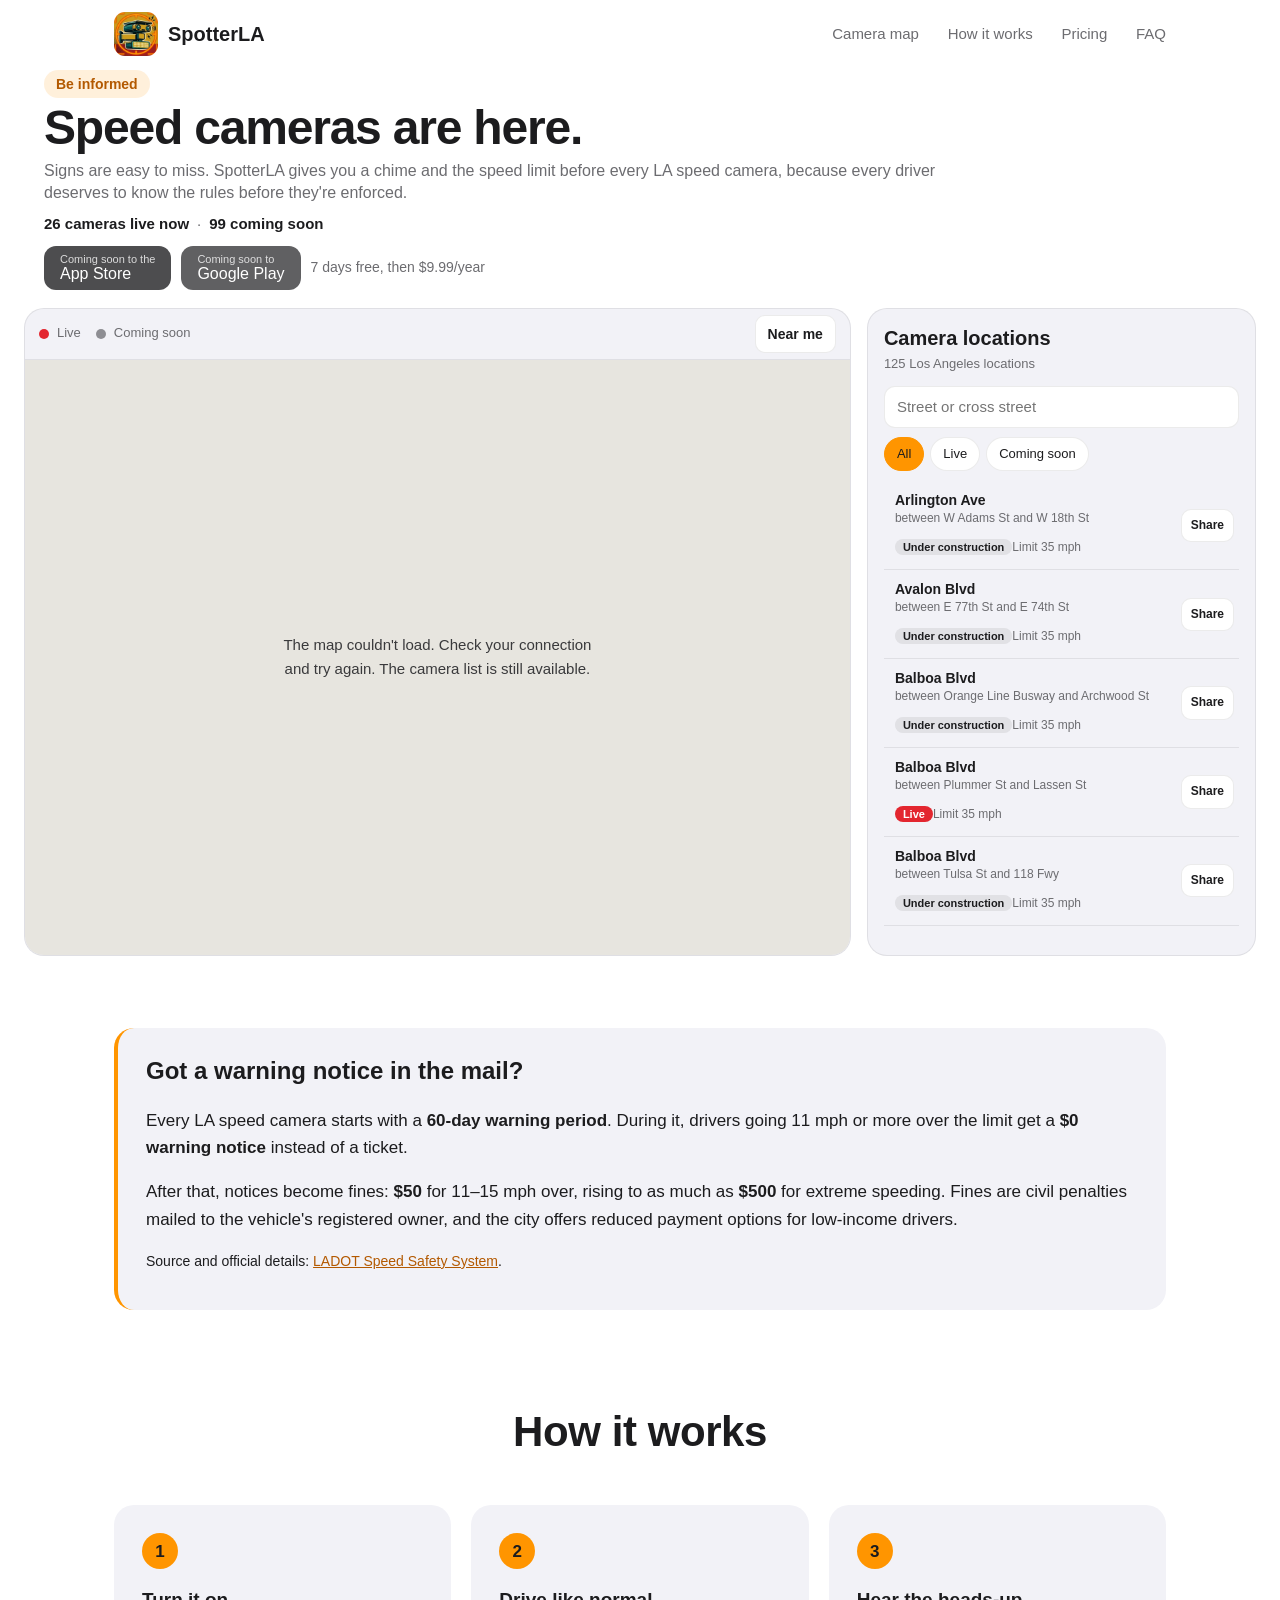
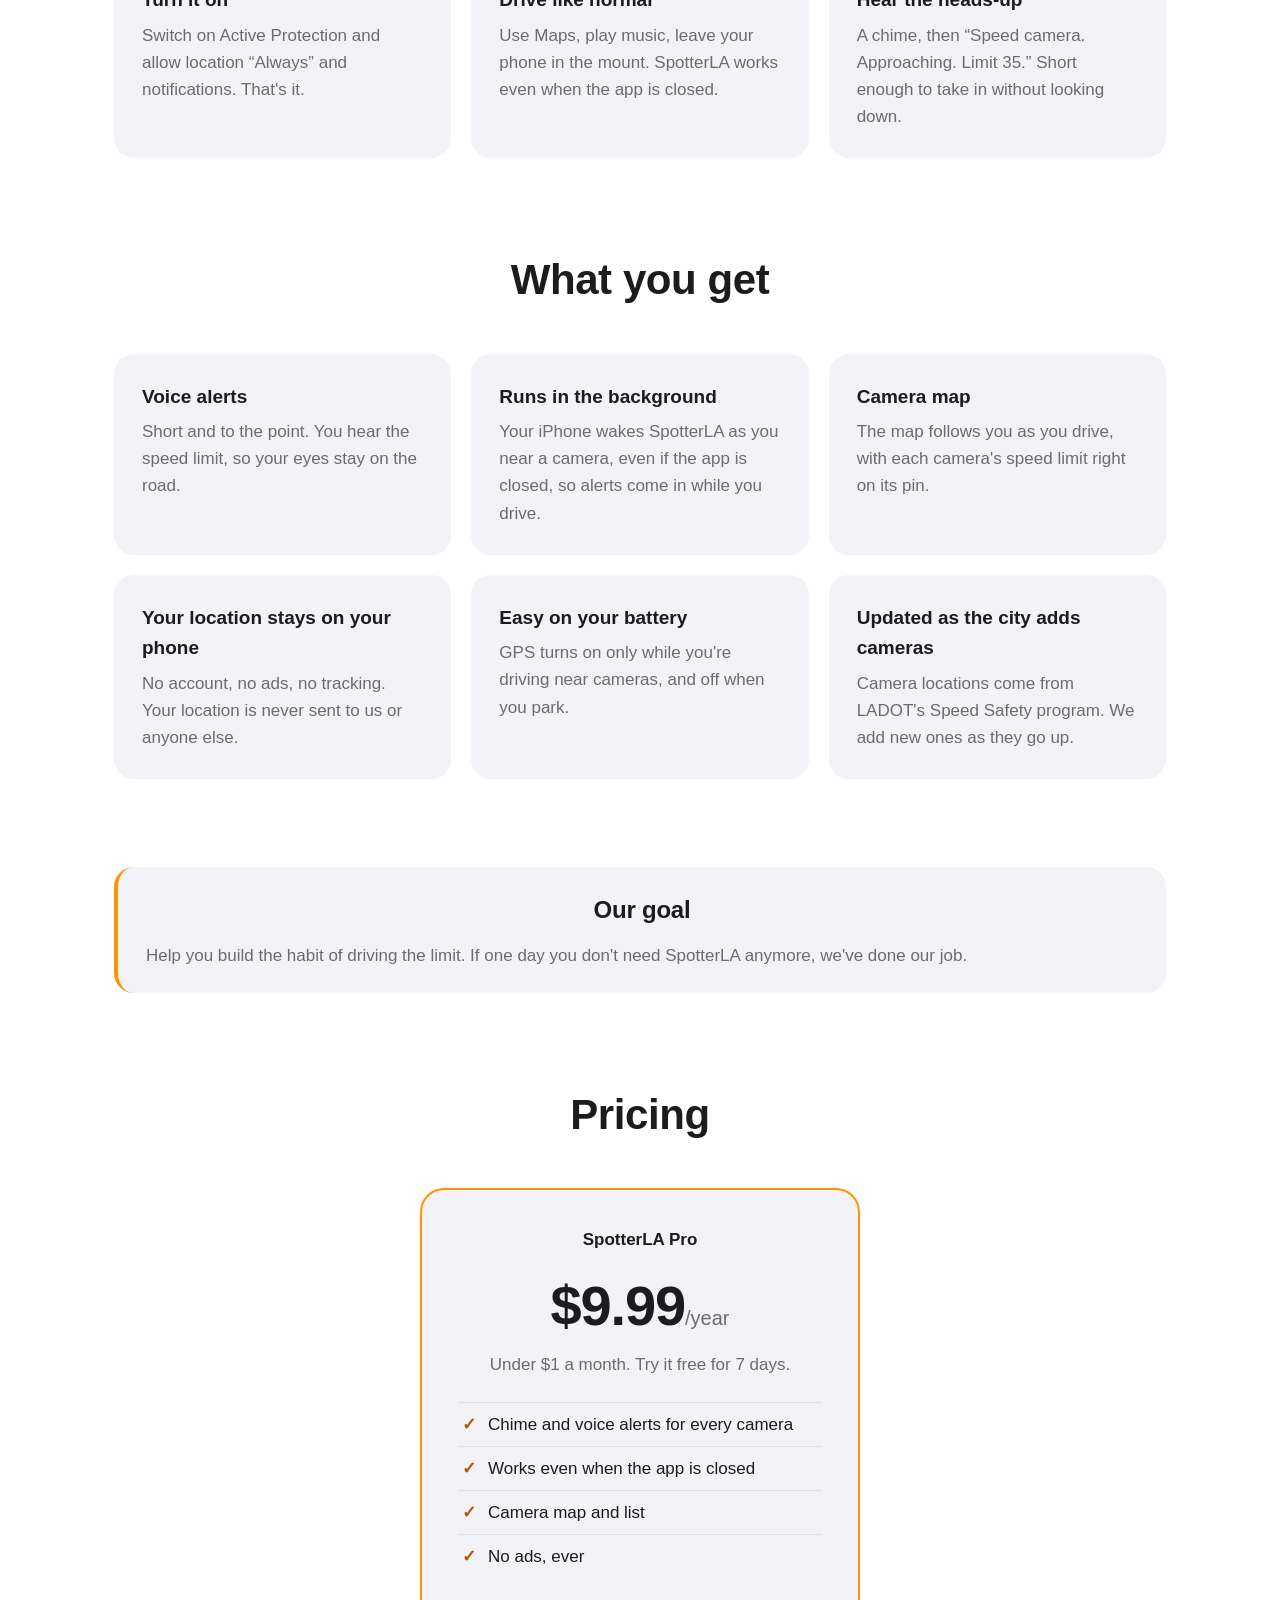
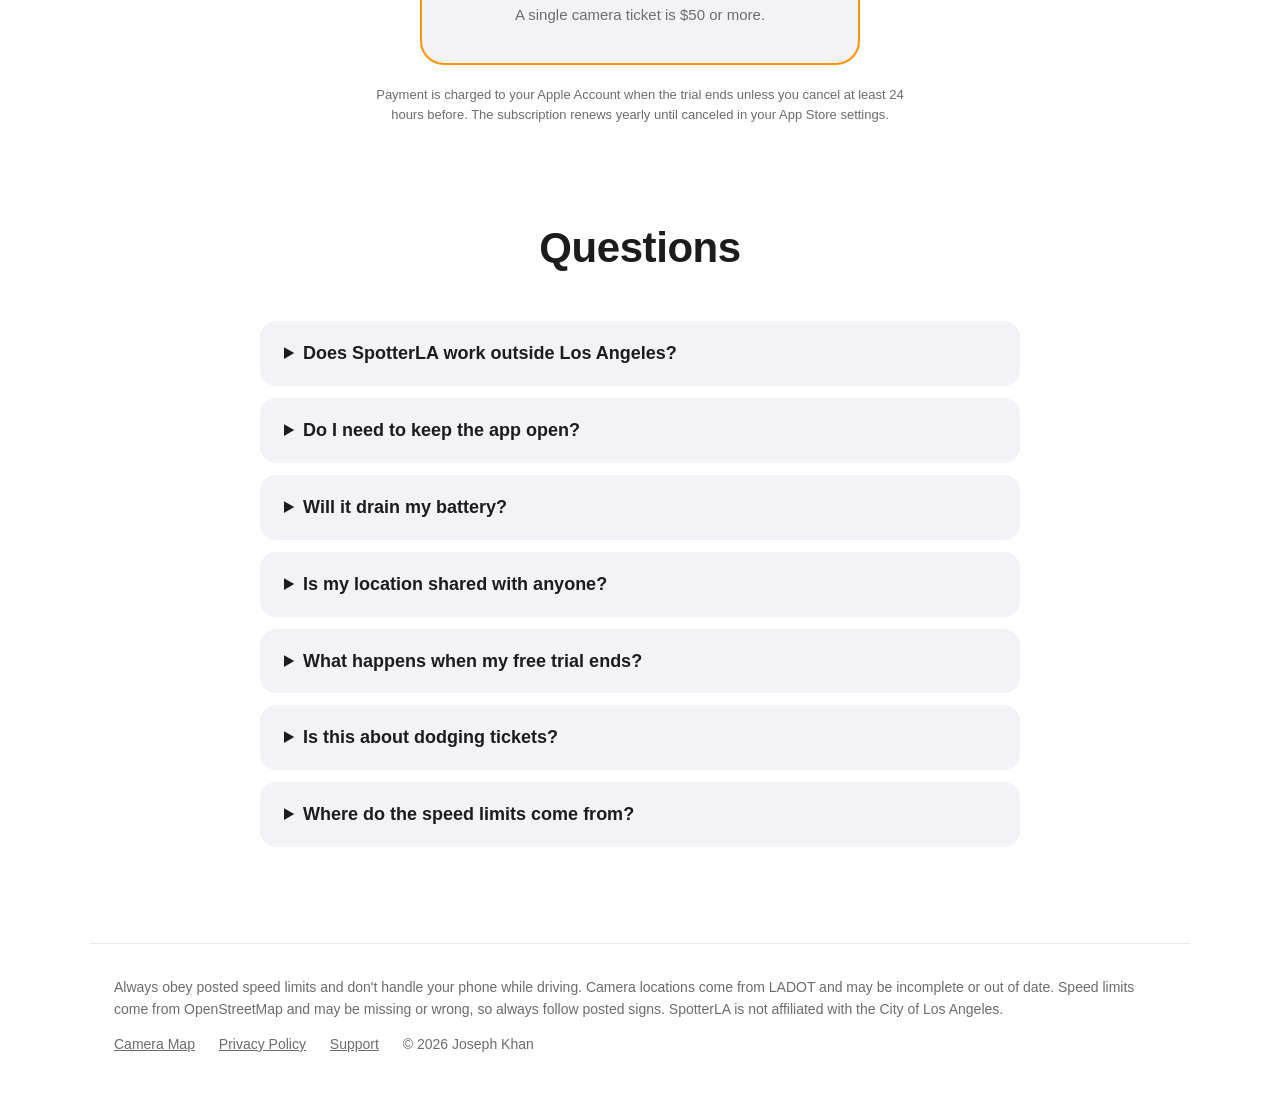
==== index.html @ b77820cc "Works even when the app is closed" ====
<!DOCTYPE html>
<html lang="en">
<head>
    <meta charset="utf-8">
    <meta name="viewport" content="width=device-width, initial-scale=1">
    <title>SpotterLA: Speed camera alerts for Los Angeles</title>
    <meta name="description" content="See Los Angeles speed camera locations on a live map. SpotterLA gives you a chime and the speed limit before every LA speed camera.">
    <meta property="og:title" content="SpotterLA: Speed camera alerts for Los Angeles">
    <meta property="og:description" content="See Los Angeles speed camera locations on a live map. Get a chime and the speed limit before every LA speed camera.">
    <meta property="og:image" content="https://spotterla.com/images/icon.png">
    <meta property="og:url" content="https://spotterla.com/">
    <!-- <meta name="apple-itunes-app" content="app-id=APP_ID_HERE"> -->
    <meta name="theme-color" content="#0b0b0d">
    <link rel="icon" type="image/png" href="/favicon.png">
    <link rel="apple-touch-icon" href="/apple-touch-icon.png">
    <link rel="stylesheet" href="/style.css">
</head>
<body class="landing">

<nav class="nav">
    <a class="brand" href="/"><img src="/images/icon.png" alt="" width="44" height="44">SpotterLA</a>
    <div class="nav-links">
        <a href="#camera-map">Camera map</a>
        <a href="#how">How it works</a>
        <a href="#pricing">Pricing</a>
        <a href="#faq">FAQ</a>
    </div>
</nav>

<header class="site-hero">
    <div class="hero-copy">
        <p class="eyebrow">Be informed</p>
        <h1>Speed cameras are here.</h1>
        <p class="lead">Signs are easy to miss. SpotterLA gives you a chime and the speed limit before every LA speed camera, because every driver deserves to know the rules before they're enforced.</p>
        <p class="camera-count" aria-live="polite">
            <strong data-count="live"><!-- LIVE:START -->26<!-- LIVE:END --> cameras live now</strong>
            <span>·</span>
            <strong data-count="coming"><!-- COMING_SOON:START -->99<!-- COMING_SOON:END --> coming soon</strong>
        </p>
        <div class="cta-row">
            <button class="store-button" type="button" disabled>
                <span><small>Coming soon to the</small>App Store</span>
            </button>
            <button class="store-button play-store" type="button" disabled>
                <span><small>Coming soon to</small>Google Play</span>
            </button>
            <p class="cta-note">7 days free, then $9.99/year</p>
        </div>
    </div>
</header>

<main>
    <section id="camera-map" class="map-workspace" aria-label="Los Angeles speed camera map and list">
        <div class="map-panel">
            <div class="map-toolbar">
                <p><span class="dot live"></span> Live <span class="dot coming-soon"></span> Coming soon</p>
                <button id="near-me" class="near-me-button" type="button" aria-pressed="false">Near me</button>
            </div>
            <div id="map" class="camera-map" role="region" aria-label="Map of Los Angeles speed cameras">
                <p id="map-message" class="map-message" role="status" aria-live="polite">Map unavailable until a MapKit token is configured. The camera list is ready to use.</p>
            </div>
        </div>
        <aside class="camera-panel" aria-label="Camera locations">
            <div class="list-heading">
                <div>
                    <h2>Camera locations</h2>
                    <p id="result-summary" aria-live="polite">All Los Angeles locations</p>
                </div>
            </div>
            <section id="new-locations" class="new-locations" aria-labelledby="new-locations-title" hidden>
                <h3 id="new-locations-title">New locations</h3>
                <ul id="new-location-list"></ul>
            </section>
            <div class="camera-controls">
                <label class="visually-hidden" for="search">Search by street or cross street</label>
                <input id="search" type="search" placeholder="Street or cross street">
                <div class="chips" role="group" aria-label="Filter cameras">
                    <button class="chip active" type="button" data-filter="all" aria-pressed="true">All</button>
                    <button class="chip" type="button" data-filter="live" aria-pressed="false">Live</button>
                    <button class="chip" type="button" data-filter="coming" aria-pressed="false">Coming soon</button>
                </div>
            </div>
            <ul id="camera-list" class="camera-list" aria-label="Speed camera locations">
                <!-- CAMERAS:START -->
            <li class="camera-row" data-camera-id="10-9" data-status="construction" data-search="arlington ave w adams st w 18th st"><button class="camera-select" type="button" data-camera-id="10-9"><strong>Arlington Ave</strong><span>between W Adams St and W 18th St</span><span class="camera-row-meta"><span class="badge construction">Under construction</span><span class="camera-limit">Limit 35 mph</span></span></button><button class="share-button" type="button" data-camera-id="10-9" aria-label="Share Arlington Ave camera location">Share</button></li>
            <li class="camera-row" data-camera-id="9-8" data-status="construction" data-search="avalon blvd e 77th st e 74th st"><button class="camera-select" type="button" data-camera-id="9-8"><strong>Avalon Blvd</strong><span>between E 77th St and E 74th St</span><span class="camera-row-meta"><span class="badge construction">Under construction</span><span class="camera-limit">Limit 35 mph</span></span></button><button class="share-button" type="button" data-camera-id="9-8" aria-label="Share Avalon Blvd camera location">Share</button></li>
            <li class="camera-row" data-camera-id="6-2" data-status="construction" data-search="balboa blvd orange line busway archwood st"><button class="camera-select" type="button" data-camera-id="6-2"><strong>Balboa Blvd</strong><span>between Orange Line Busway and Archwood St</span><span class="camera-row-meta"><span class="badge construction">Under construction</span><span class="camera-limit">Limit 35 mph</span></span></button><button class="share-button" type="button" data-camera-id="6-2" aria-label="Share Balboa Blvd camera location">Share</button></li>
            <li class="camera-row" data-camera-id="12-1" data-status="live" data-search="balboa blvd plummer st lassen st"><button class="camera-select" type="button" data-camera-id="12-1"><strong>Balboa Blvd</strong><span>between Plummer St and Lassen St</span><span class="camera-row-meta"><span class="badge live">Live</span><span class="camera-limit">Limit 35 mph</span></span></button><button class="share-button" type="button" data-camera-id="12-1" aria-label="Share Balboa Blvd camera location">Share</button></li>
            <li class="camera-row" data-camera-id="12-2" data-status="construction" data-search="balboa blvd tulsa st 118 fwy"><button class="camera-select" type="button" data-camera-id="12-2"><strong>Balboa Blvd</strong><span>between Tulsa St and 118 Fwy</span><span class="camera-row-meta"><span class="badge construction">Under construction</span><span class="camera-limit">Limit 35 mph</span></span></button><button class="share-button" type="button" data-camera-id="12-2" aria-label="Share Balboa Blvd camera location">Share</button></li>
            <li class="camera-row" data-camera-id="1-1" data-status="live" data-search="beverly blvd belmont ave witmer st"><button class="camera-select" type="button" data-camera-id="1-1"><strong>Beverly Blvd</strong><span>between Belmont Ave and Witmer St</span><span class="camera-row-meta"><span class="badge live">Live</span><span class="camera-limit">Limit 35 mph</span></span></button><button class="share-button" type="button" data-camera-id="1-1" aria-label="Share Beverly Blvd camera location">Share</button></li>
            <li class="camera-row" data-camera-id="12-6" data-status="construction" data-search="burbank blvd kester ave sepulveda blvd"><button class="camera-select" type="button" data-camera-id="12-6"><strong>Burbank Blvd</strong><span>between Kester Ave and Sepulveda Blvd</span><span class="camera-row-meta"><span class="badge construction">Under construction</span><span class="camera-limit">Limit 35 mph</span></span></button><button class="share-button" type="button" data-camera-id="12-6" aria-label="Share Burbank Blvd camera location">Share</button></li>
            <li class="camera-row" data-camera-id="2-1" data-status="live" data-search="coldwater canyon ave vanowen st bassett st"><button class="camera-select" type="button" data-camera-id="2-1"><strong>Coldwater Canyon Ave</strong><span>between Vanowen St and Bassett St</span><span class="camera-row-meta"><span class="badge live">Live</span><span class="camera-limit">Limit 35 mph</span></span></button><button class="share-button" type="button" data-camera-id="2-1" aria-label="Share Coldwater Canyon Ave camera location">Share</button></li>
            <li class="camera-row" data-camera-id="1-2" data-status="construction" data-search="cypress ave cazador st macon st (midblock)"><button class="camera-select" type="button" data-camera-id="1-2"><strong>Cypress Ave</strong><span>between Cazador St and Macon St (midblock)</span><span class="camera-row-meta"><span class="badge construction">Under construction</span><span class="camera-limit">Limit 30 mph</span></span></button><button class="share-button" type="button" data-camera-id="1-2" aria-label="Share Cypress Ave camera location">Share</button></li>
            <li class="camera-row" data-camera-id="15-4" data-status="construction" data-search="e 103rd st fifth blvd (midblock) grandee ave"><button class="camera-select" type="button" data-camera-id="15-4"><strong>E 103rd St</strong><span>between Fifth Blvd (midblock) and Grandee Ave</span><span class="camera-row-meta"><span class="badge construction">Under construction</span><span class="camera-limit">Limit 30 mph</span></span></button><button class="share-button" type="button" data-camera-id="15-4" aria-label="Share E 103rd St camera location">Share</button></li>
            <li class="camera-row" data-camera-id="14-2" data-status="construction" data-search="e 4th st s mott ave s evergreen ave"><button class="camera-select" type="button" data-camera-id="14-2"><strong>E 4th St</strong><span>between S Mott Ave and S Evergreen Ave</span><span class="camera-row-meta"><span class="badge construction">Under construction</span><span class="camera-limit">Limit 35 mph</span></span></button><button class="share-button" type="button" data-camera-id="14-2" aria-label="Share E 4th St camera location">Share</button></li>
            <li class="camera-row" data-camera-id="14-1" data-status="construction" data-search="e 4th st s pecan st s boyle ave"><button class="camera-select" type="button" data-camera-id="14-1"><strong>E 4th St</strong><span>between S Pecan St and S Boyle Ave</span><span class="camera-row-meta"><span class="badge construction">Under construction</span><span class="camera-limit">Limit 35 mph</span></span></button><button class="share-button" type="button" data-camera-id="14-1" aria-label="Share E 4th St camera location">Share</button></li>
            <li class="camera-row" data-camera-id="15-7" data-status="construction" data-search="e imperial hwy avalon blvd stanford ave"><button class="camera-select" type="button" data-camera-id="15-7"><strong>E Imperial Hwy</strong><span>between Avalon Blvd and Stanford Ave</span><span class="camera-row-meta"><span class="badge construction">Under construction</span><span class="camera-limit">Limit 40 mph</span></span></button><button class="share-button" type="button" data-camera-id="15-7" aria-label="Share E Imperial Hwy camera location">Share</button></li>
            <li class="camera-row" data-camera-id="9-3" data-status="construction" data-search="e manchester ave wadsworth ave s central ave"><button class="camera-select" type="button" data-camera-id="9-3"><strong>E Manchester Ave</strong><span>between Wadsworth Ave and S Central Ave</span><span class="camera-row-meta"><span class="badge construction">Under construction</span><span class="camera-limit">Limit 35 mph</span></span></button><button class="share-button" type="button" data-camera-id="9-3" aria-label="Share E Manchester Ave camera location">Share</button></li>
            <li class="camera-row" data-camera-id="9-6" data-status="construction" data-search="e vernon ave hooper ave (midblock) mckinley ave"><button class="camera-select" type="button" data-camera-id="9-6"><strong>E Vernon Ave</strong><span>between Hooper Ave (midblock) and McKinley Ave</span><span class="camera-row-meta"><span class="badge construction">Under construction</span><span class="camera-limit">Limit 30 mph</span></span></button><button class="share-button" type="button" data-camera-id="9-6" aria-label="Share E Vernon Ave camera location">Share</button></li>
            <li class="camera-row" data-camera-id="7-3" data-status="live" data-search="foothill blvd newhome ave sherman grove ave"><button class="camera-select" type="button" data-camera-id="7-3"><strong>Foothill Blvd</strong><span>between Newhome Ave and Sherman Grove Ave</span><span class="camera-row-meta"><span class="badge live">Live</span><span class="camera-limit">Limit 35 mph</span></span></button><button class="share-button" type="button" data-camera-id="7-3" aria-label="Share Foothill Blvd camera location">Share</button></li>
            <li class="camera-row" data-camera-id="4-8" data-status="construction" data-search="fountain ave n hoover st hyperion ave"><button class="camera-select" type="button" data-camera-id="4-8"><strong>Fountain Ave</strong><span>between N Hoover St and Hyperion Ave</span><span class="camera-row-meta"><span class="badge construction">Under construction</span><span class="camera-limit">Limit 35 mph</span></span></button><button class="share-button" type="button" data-camera-id="4-8" aria-label="Share Fountain Ave camera location">Share</button></li>
            <li class="camera-row" data-camera-id="4-7" data-status="live" data-search="franklin ave cheremoya ave tamarind ave"><button class="camera-select" type="button" data-camera-id="4-7"><strong>Franklin Ave</strong><span>between Cheremoya Ave and Tamarind Ave</span><span class="camera-row-meta"><span class="badge live">Live</span><span class="camera-limit">Limit 35 mph</span></span></button><button class="share-button" type="button" data-camera-id="4-7" aria-label="Share Franklin Ave camera location">Share</button></li>
            <li class="camera-row" data-camera-id="15-3" data-status="construction" data-search="grandee ave e 108th st e century blvd"><button class="camera-select" type="button" data-camera-id="15-3"><strong>Grandee Ave</strong><span>between E 108th St and E Century Blvd</span><span class="camera-row-meta"><span class="badge construction">Under construction</span></span></button><button class="share-button" type="button" data-camera-id="15-3" aria-label="Share Grandee Ave camera location">Share</button></li>
            <li class="camera-row" data-camera-id="4-5" data-status="construction" data-search="hollywood blvd n vista st camino palmero st"><button class="camera-select" type="button" data-camera-id="4-5"><strong>Hollywood Blvd</strong><span>between N Vista St and Camino Palmero St</span><span class="camera-row-meta"><span class="badge construction">Under construction</span><span class="camera-limit">Limit 30 mph</span></span></button><button class="share-button" type="button" data-camera-id="4-5" aria-label="Share Hollywood Blvd camera location">Share</button></li>
            <li class="camera-row" data-camera-id="14-7" data-status="construction" data-search="huntington dr topaz st monterey rd"><button class="camera-select" type="button" data-camera-id="14-7"><strong>Huntington Dr</strong><span>between Topaz St and Monterey Rd</span><span class="camera-row-meta"><span class="badge construction">Under construction</span></span></button><button class="share-button" type="button" data-camera-id="14-7" aria-label="Share Huntington Dr camera location">Share</button></li>
            <li class="camera-row" data-camera-id="11-5" data-status="construction" data-search="la tijera blvd w manchester ave w 74th st"><button class="camera-select" type="button" data-camera-id="11-5"><strong>La Tijera Blvd</strong><span>between W Manchester Ave and W 74th St</span><span class="camera-row-meta"><span class="badge construction">Under construction</span><span class="camera-limit">Limit 40 mph</span></span></button><button class="share-button" type="button" data-camera-id="11-5" aria-label="Share La Tijera Blvd camera location">Share</button></li>
            <li class="camera-row" data-camera-id="2-2" data-status="construction" data-search="laurel canyon blvd archwood st vanowen st"><button class="camera-select" type="button" data-camera-id="2-2"><strong>Laurel Canyon Blvd</strong><span>between Archwood St and Vanowen St</span><span class="camera-row-meta"><span class="badge construction">Under construction</span><span class="camera-limit">Limit 40 mph</span></span></button><button class="share-button" type="button" data-camera-id="2-2" aria-label="Share Laurel Canyon Blvd camera location">Share</button></li>
            <li class="camera-row" data-camera-id="7-4" data-status="construction" data-search="laurel canyon blvd pinney st hoyt st"><button class="camera-select" type="button" data-camera-id="7-4"><strong>Laurel Canyon Blvd</strong><span>between Pinney St and Hoyt St</span><span class="camera-row-meta"><span class="badge construction">Under construction</span><span class="camera-limit">Limit 40 mph</span></span></button><button class="share-button" type="button" data-camera-id="7-4" aria-label="Share Laurel Canyon Blvd camera location">Share</button></li>
            <li class="camera-row" data-camera-id="7-6" data-status="construction" data-search="laurel canyon blvd wolfskill st pacoima wash"><button class="camera-select" type="button" data-camera-id="7-6"><strong>Laurel Canyon Blvd</strong><span>between Wolfskill St and Pacoima Wash</span><span class="camera-row-meta"><span class="badge construction">Under construction</span><span class="camera-limit">Limit 40 mph</span></span></button><button class="share-button" type="button" data-camera-id="7-6" aria-label="Share Laurel Canyon Blvd camera location">Share</button></li>
            <li class="camera-row" data-camera-id="2-3" data-status="construction" data-search="magnolia blvd tujunga ave klump ave"><button class="camera-select" type="button" data-camera-id="2-3"><strong>Magnolia Blvd</strong><span>between Tujunga Ave and Klump Ave</span><span class="camera-row-meta"><span class="badge construction">Under construction</span><span class="camera-limit">Limit 35 mph</span></span></button><button class="share-button" type="button" data-camera-id="2-3" aria-label="Share Magnolia Blvd camera location">Share</button></li>
            <li class="camera-row" data-camera-id="14-8" data-status="construction" data-search="marengo st n mission rd lord st"><button class="camera-select" type="button" data-camera-id="14-8"><strong>Marengo St</strong><span>between N Mission Rd and Lord St</span><span class="camera-row-meta"><span class="badge construction">Under construction</span></span></button><button class="share-button" type="button" data-camera-id="14-8" aria-label="Share Marengo St camera location">Share</button></li>
            <li class="camera-row" data-camera-id="5-7" data-status="live" data-search="melrose ave n hayworth ave n orange grove ave"><button class="camera-select" type="button" data-camera-id="5-7"><strong>Melrose Ave</strong><span>between N Hayworth Ave and N Orange Grove Ave</span><span class="camera-row-meta"><span class="badge live">Live</span><span class="camera-limit">Limit 35 mph</span></span></button><button class="share-button" type="button" data-camera-id="5-7" aria-label="Share Melrose Ave camera location">Share</button></li>
            <li class="camera-row" data-camera-id="11-7" data-status="construction" data-search="mulholland dr corda dr calvena dr"><button class="camera-select" type="button" data-camera-id="11-7"><strong>Mulholland Dr</strong><span>between Corda Dr and Calvena Dr</span><span class="camera-row-meta"><span class="badge construction">Under construction</span></span></button><button class="share-button" type="button" data-camera-id="11-7" aria-label="Share Mulholland Dr camera location">Share</button></li>
            <li class="camera-row" data-camera-id="15-1" data-status="construction" data-search="n avalon blvd w sandison st e n st"><button class="camera-select" type="button" data-camera-id="15-1"><strong>N Avalon Blvd</strong><span>between W Sandison St and E N St</span><span class="camera-row-meta"><span class="badge construction">Under construction</span><span class="camera-limit">Limit 35 mph</span></span></button><button class="share-button" type="button" data-camera-id="15-1" aria-label="Share N Avalon Blvd camera location">Share</button></li>
            <li class="camera-row" data-camera-id="5-5" data-status="live" data-search="n fairfax ave clinton st waring ave"><button class="camera-select" type="button" data-camera-id="5-5"><strong>N Fairfax Ave</strong><span>between Clinton St and Waring Ave</span><span class="camera-row-meta"><span class="badge live">Live</span><span class="camera-limit">Limit 35 mph</span></span></button><button class="share-button" type="button" data-camera-id="5-5" aria-label="Share N Fairfax Ave camera location">Share</button></li>
            <li class="camera-row" data-camera-id="1-3" data-status="construction" data-search="n figueroa st w avenue 45 s cessna ln"><button class="camera-select" type="button" data-camera-id="1-3"><strong>N Figueroa St</strong><span>between W Avenue 45 and S Cessna Ln</span><span class="camera-row-meta"><span class="badge construction">Under construction</span><span class="camera-limit">Limit 35 mph</span></span></button><button class="share-button" type="button" data-camera-id="1-3" aria-label="Share N Figueroa St camera location">Share</button></li>
            <li class="camera-row" data-camera-id="4-1" data-status="live" data-search="n highland ave franklin pl camrose dr"><button class="camera-select" type="button" data-camera-id="4-1"><strong>N Highland Ave</strong><span>between Franklin Pl and Camrose Dr</span><span class="camera-row-meta"><span class="badge live">Live</span><span class="camera-limit">Limit 35 mph</span></span></button><button class="share-button" type="button" data-camera-id="4-1" aria-label="Share N Highland Ave camera location">Share</button></li>
            <li class="camera-row" data-camera-id="13-1" data-status="construction" data-search="n highland ave w sunset blvd hollywood blvd"><button class="camera-select" type="button" data-camera-id="13-1"><strong>N Highland Ave</strong><span>between W Sunset Blvd and Hollywood Blvd</span><span class="camera-row-meta"><span class="badge construction">Under construction</span><span class="camera-limit">Limit 35 mph</span></span></button><button class="share-button" type="button" data-camera-id="13-1" aria-label="Share N Highland Ave camera location">Share</button></li>
            <li class="camera-row" data-camera-id="5-3" data-status="live" data-search="n la brea ave w 1st st beverly blvd"><button class="camera-select" type="button" data-camera-id="5-3"><strong>N La Brea Ave</strong><span>between W 1st St and Beverly Blvd</span><span class="camera-row-meta"><span class="badge live">Live</span><span class="camera-limit">Limit 30 mph</span></span></button><button class="share-button" type="button" data-camera-id="5-3" aria-label="Share N La Brea Ave camera location">Share</button></li>
            <li class="camera-row" data-camera-id="13-8" data-status="construction" data-search="n vermont ave melrose ave marathon st"><button class="camera-select" type="button" data-camera-id="13-8"><strong>N Vermont Ave</strong><span>between Melrose Ave and Marathon St</span><span class="camera-row-meta"><span class="badge construction">Under construction</span><span class="camera-limit">Limit 30 mph</span></span></button><button class="share-button" type="button" data-camera-id="13-8" aria-label="Share N Vermont Ave camera location">Share</button></li>
            <li class="camera-row" data-camera-id="4-3" data-status="live" data-search="n western ave franklin ave los feliz blvd"><button class="camera-select" type="button" data-camera-id="4-3"><strong>N Western Ave</strong><span>between Franklin Ave and Los Feliz Blvd</span><span class="camera-row-meta"><span class="badge live">Live</span></span></button><button class="share-button" type="button" data-camera-id="4-3" aria-label="Share N Western Ave camera location">Share</button></li>
            <li class="camera-row" data-camera-id="11-2" data-status="live" data-search="national blvd webster middle school (driveway) 405 fwy"><button class="camera-select" type="button" data-camera-id="11-2"><strong>National Blvd</strong><span>between Webster Middle School (driveway) and 405 Fwy</span><span class="camera-row-meta"><span class="badge live">Live</span><span class="camera-limit">Limit 35 mph</span></span></button><button class="share-button" type="button" data-camera-id="11-2" aria-label="Share National Blvd camera location">Share</button></li>
            <li class="camera-row" data-camera-id="12-4" data-status="construction" data-search="nordhoff st geyser ave yolanda ave"><button class="camera-select" type="button" data-camera-id="12-4"><strong>Nordhoff St</strong><span>between Geyser Ave and Yolanda Ave</span><span class="camera-row-meta"><span class="badge construction">Under construction</span><span class="camera-limit">Limit 40 mph</span></span></button><button class="share-button" type="button" data-camera-id="12-4" aria-label="Share Nordhoff St camera location">Share</button></li>
            <li class="camera-row" data-camera-id="7-7" data-status="construction" data-search="nordhoff st noble ave pacoima wash"><button class="camera-select" type="button" data-camera-id="7-7"><strong>Nordhoff St</strong><span>between Noble Ave and Pacoima Wash</span><span class="camera-row-meta"><span class="badge construction">Under construction</span><span class="camera-limit">Limit 35 mph</span></span></button><button class="share-button" type="button" data-camera-id="7-7" aria-label="Share Nordhoff St camera location">Share</button></li>
            <li class="camera-row" data-camera-id="6-1" data-status="construction" data-search="nordhoff st pacoima wash cedros ave"><button class="camera-select" type="button" data-camera-id="6-1"><strong>Nordhoff St</strong><span>between Pacoima Wash and Cedros Ave</span><span class="camera-row-meta"><span class="badge construction">Under construction</span><span class="camera-limit">Limit 35 mph</span></span></button><button class="share-button" type="button" data-camera-id="6-1" aria-label="Share Nordhoff St camera location">Share</button></li>
            <li class="camera-row" data-camera-id="12-3" data-status="live" data-search="nordhoff st petit ave gothic ave"><button class="camera-select" type="button" data-camera-id="12-3"><strong>Nordhoff St</strong><span>between Petit Ave and Gothic Ave</span><span class="camera-row-meta"><span class="badge live">Live</span><span class="camera-limit">Limit 40 mph</span></span></button><button class="share-button" type="button" data-camera-id="12-3" aria-label="Share Nordhoff St camera location">Share</button></li>
            <li class="camera-row" data-camera-id="2-4" data-status="live" data-search="oxnard st ethel ave coldwater canyon ave"><button class="camera-select" type="button" data-camera-id="2-4"><strong>Oxnard St</strong><span>between Ethel Ave and Coldwater Canyon Ave</span><span class="camera-row-meta"><span class="badge live">Live</span><span class="camera-limit">Limit 35 mph</span></span></button><button class="share-button" type="button" data-camera-id="2-4" aria-label="Share Oxnard St camera location">Share</button></li>
            <li class="camera-row" data-camera-id="7-5" data-status="construction" data-search="polk st glenoaks blvd fellows ave (midblock)"><button class="camera-select" type="button" data-camera-id="7-5"><strong>Polk St</strong><span>between Glenoaks Blvd and Fellows Ave (midblock)</span><span class="camera-row-meta"><span class="badge construction">Under construction</span><span class="camera-limit">Limit 35 mph</span></span></button><button class="share-button" type="button" data-camera-id="7-5" aria-label="Share Polk St camera location">Share</button></li>
            <li class="camera-row" data-camera-id="3-2" data-status="construction" data-search="reseda blvd erwin st victory blvd"><button class="camera-select" type="button" data-camera-id="3-2"><strong>Reseda Blvd</strong><span>between Erwin St and Victory Blvd</span><span class="camera-row-meta"><span class="badge construction">Under construction</span><span class="camera-limit">Limit 35 mph</span></span></button><button class="share-button" type="button" data-camera-id="3-2" aria-label="Share Reseda Blvd camera location">Share</button></li>
            <li class="camera-row" data-camera-id="12-5" data-status="construction" data-search="reseda blvd kinzie st superior st"><button class="camera-select" type="button" data-camera-id="12-5"><strong>Reseda Blvd</strong><span>between Kinzie St and Superior St</span><span class="camera-row-meta"><span class="badge construction">Under construction</span><span class="camera-limit">Limit 35 mph</span></span></button><button class="share-button" type="button" data-camera-id="12-5" aria-label="Share Reseda Blvd camera location">Share</button></li>
            <li class="camera-row" data-camera-id="3-6" data-status="construction" data-search="reseda blvd wyandotte st valerio st"><button class="camera-select" type="button" data-camera-id="3-6"><strong>Reseda Blvd</strong><span>between Wyandotte St and Valerio St</span><span class="camera-row-meta"><span class="badge construction">Under construction</span><span class="camera-limit">Limit 35 mph</span></span></button><button class="share-button" type="button" data-camera-id="3-6" aria-label="Share Reseda Blvd camera location">Share</button></li>
            <li class="camera-row" data-camera-id="13-6" data-status="construction" data-search="riverside dr riverside ter allesandro st"><button class="camera-select" type="button" data-camera-id="13-6"><strong>Riverside Dr</strong><span>between Riverside Ter and Allesandro St</span><span class="camera-row-meta"><span class="badge construction">Under construction</span><span class="camera-limit">Limit 35 mph</span></span></button><button class="share-button" type="button" data-camera-id="13-6" aria-label="Share Riverside Dr camera location">Share</button></li>
            <li class="camera-row" data-camera-id="11-3" data-status="construction" data-search="s barrington ave ohio ave santa monica blvd"><button class="camera-select" type="button" data-camera-id="11-3"><strong>S Barrington Ave</strong><span>between Ohio Ave and Santa Monica Blvd</span><span class="camera-row-meta"><span class="badge construction">Under construction</span><span class="camera-limit">Limit 30 mph</span></span></button><button class="share-button" type="button" data-camera-id="11-3" aria-label="Share S Barrington Ave camera location">Share</button></li>
            <li class="camera-row" data-camera-id="15-2" data-status="construction" data-search="s central ave e 114th st e 109th st"><button class="camera-select" type="button" data-camera-id="15-2"><strong>S Central Ave</strong><span>between E 114th St and E 109th St</span><span class="camera-row-meta"><span class="badge construction">Under construction</span><span class="camera-limit">Limit 35 mph</span></span></button><button class="share-button" type="button" data-camera-id="15-2" aria-label="Share S Central Ave camera location">Share</button></li>
            <li class="camera-row" data-camera-id="9-9" data-status="construction" data-search="s central ave e 92nd ave e 90th st"><button class="camera-select" type="button" data-camera-id="9-9"><strong>S Central Ave</strong><span>between E 92nd Ave and E 90th St</span><span class="camera-row-meta"><span class="badge construction">Under construction</span><span class="camera-limit">Limit 35 mph</span></span></button><button class="share-button" type="button" data-camera-id="9-9" aria-label="Share S Central Ave camera location">Share</button></li>
            <li class="camera-row" data-camera-id="8-9" data-status="construction" data-search="s figueroa st w 68th st w gage ave"><button class="camera-select" type="button" data-camera-id="8-9"><strong>S Figueroa St</strong><span>between W 68th St and W Gage Ave</span><span class="camera-row-meta"><span class="badge construction">Under construction</span><span class="camera-limit">Limit 35 mph</span></span></button><button class="share-button" type="button" data-camera-id="8-9" aria-label="Share S Figueroa St camera location">Share</button></li>
            <li class="camera-row" data-camera-id="1-4" data-status="construction" data-search="s figueroa st w adams blvd w 23rd st"><button class="camera-select" type="button" data-camera-id="1-4"><strong>S Figueroa St</strong><span>between W Adams Blvd and W 23rd St</span><span class="camera-row-meta"><span class="badge construction">Under construction</span><span class="camera-limit">Limit 30 mph</span></span></button><button class="share-button" type="button" data-camera-id="1-4" aria-label="Share S Figueroa St camera location">Share</button></li>
            <li class="camera-row" data-camera-id="9-4" data-status="construction" data-search="s figueroa st w gage ave w 62nd st"><button class="camera-select" type="button" data-camera-id="9-4"><strong>S Figueroa St</strong><span>between W Gage Ave and W 62nd St</span><span class="camera-row-meta"><span class="badge construction">Under construction</span><span class="camera-limit">Limit 35 mph</span></span></button><button class="share-button" type="button" data-camera-id="9-4" aria-label="Share S Figueroa St camera location">Share</button></li>
            <li class="camera-row" data-camera-id="8-3" data-status="construction" data-search="s figueroa st w manchester ave w 83rd st"><button class="camera-select" type="button" data-camera-id="8-3"><strong>S Figueroa St</strong><span>between W Manchester Ave and W 83rd St</span><span class="camera-row-meta"><span class="badge construction">Under construction</span><span class="camera-limit">Limit 35 mph</span></span></button><button class="share-button" type="button" data-camera-id="8-3" aria-label="Share S Figueroa St camera location">Share</button></li>
            <li class="camera-row" data-camera-id="15-6" data-status="live" data-search="s gaffey st w 2nd st w 1st st"><button class="camera-select" type="button" data-camera-id="15-6"><strong>S Gaffey St</strong><span>between W 2nd St and W 1st St</span><span class="camera-row-meta"><span class="badge live">Live</span><span class="camera-limit">Limit 35 mph</span></span></button><button class="share-button" type="button" data-camera-id="15-6" aria-label="Share S Gaffey St camera location">Share</button></li>
            <li class="camera-row" data-camera-id="10-8" data-status="construction" data-search="s la brea ave veronica st coliseum st"><button class="camera-select" type="button" data-camera-id="10-8"><strong>S La Brea Ave</strong><span>between Veronica St and Coliseum St</span><span class="camera-row-meta"><span class="badge construction">Under construction</span><span class="camera-limit">Limit 40 mph</span></span></button><button class="share-button" type="button" data-camera-id="10-8" aria-label="Share S La Brea Ave camera location">Share</button></li>
            <li class="camera-row" data-camera-id="10-1" data-status="live" data-search="s la cienega blvd coliseum st bowesfield st"><button class="camera-select" type="button" data-camera-id="10-1"><strong>S La Cienega Blvd</strong><span>between Coliseum St and Bowesfield St</span><span class="camera-row-meta"><span class="badge live">Live</span></span></button><button class="share-button" type="button" data-camera-id="10-1" aria-label="Share S La Cienega Blvd camera location">Share</button></li>
            <li class="camera-row" data-camera-id="10-3" data-status="construction" data-search="s la cienega blvd sawyer st w 18th st"><button class="camera-select" type="button" data-camera-id="10-3"><strong>S La Cienega Blvd</strong><span>between Sawyer St and W 18th St</span><span class="camera-row-meta"><span class="badge construction">Under construction</span><span class="camera-limit">Limit 35 mph</span></span></button><button class="share-button" type="button" data-camera-id="10-3" aria-label="Share S La Cienega Blvd camera location">Share</button></li>
            <li class="camera-row" data-camera-id="5-1" data-status="construction" data-search="s la cienega blvd w 18th st horner st"><button class="camera-select" type="button" data-camera-id="5-1"><strong>S La Cienega Blvd</strong><span>between W 18th St and Horner St</span><span class="camera-row-meta"><span class="badge construction">Under construction</span><span class="camera-limit">Limit 35 mph</span></span></button><button class="share-button" type="button" data-camera-id="5-1" aria-label="Share S La Cienega Blvd camera location">Share</button></li>
            <li class="camera-row" data-camera-id="5-2" data-status="live" data-search="s la cienega blvd w pico blvd w olympic blvd"><button class="camera-select" type="button" data-camera-id="5-2"><strong>S La Cienega Blvd</strong><span>between W Pico Blvd and W Olympic Blvd</span><span class="camera-row-meta"><span class="badge live">Live</span><span class="camera-limit">Limit 35 mph</span></span></button><button class="share-button" type="button" data-camera-id="5-2" aria-label="Share S La Cienega Blvd camera location">Share</button></li>
            <li class="camera-row" data-camera-id="8-6" data-status="construction" data-search="s normandie ave w 62nd st w 64th st"><button class="camera-select" type="button" data-camera-id="8-6"><strong>S Normandie Ave</strong><span>between W 62nd St and W 64th St</span><span class="camera-row-meta"><span class="badge construction">Under construction</span><span class="camera-limit">Limit 35 mph</span></span></button><button class="share-button" type="button" data-camera-id="8-6" aria-label="Share S Normandie Ave camera location">Share</button></li>
            <li class="camera-row" data-camera-id="14-3" data-status="construction" data-search="s san pedro st e 17th st e 15th st"><button class="camera-select" type="button" data-camera-id="14-3"><strong>S San Pedro St</strong><span>between E 17th St and E 15th St</span><span class="camera-row-meta"><span class="badge construction">Under construction</span><span class="camera-limit">Limit 35 mph</span></span></button><button class="share-button" type="button" data-camera-id="14-3" aria-label="Share S San Pedro St camera location">Share</button></li>
            <li class="camera-row" data-camera-id="14-4" data-status="construction" data-search="s san pedro st e 6th st winston st"><button class="camera-select" type="button" data-camera-id="14-4"><strong>S San Pedro St</strong><span>between E 6th St and Winston St</span><span class="camera-row-meta"><span class="badge construction">Under construction</span></span></button><button class="share-button" type="button" data-camera-id="14-4" aria-label="Share S San Pedro St camera location">Share</button></li>
            <li class="camera-row" data-camera-id="11-8" data-status="construction" data-search="s slauson ave culver blvd braddock dr"><button class="camera-select" type="button" data-camera-id="11-8"><strong>S Slauson Ave</strong><span>between Culver Blvd and Braddock Dr</span><span class="camera-row-meta"><span class="badge construction">Under construction</span></span></button><button class="share-button" type="button" data-camera-id="11-8" aria-label="Share S Slauson Ave camera location">Share</button></li>
            <li class="camera-row" data-camera-id="14-6" data-status="construction" data-search="s soto st e 6th st e 4th st"><button class="camera-select" type="button" data-camera-id="14-6"><strong>S Soto St</strong><span>between E 6th St and E 4th St</span><span class="camera-row-meta"><span class="badge construction">Under construction</span><span class="camera-limit">Limit 35 mph</span></span></button><button class="share-button" type="button" data-camera-id="14-6" aria-label="Share S Soto St camera location">Share</button></li>
            <li class="camera-row" data-camera-id="9-2" data-status="construction" data-search="s vermont ave w 58th pl w 57th st"><button class="camera-select" type="button" data-camera-id="9-2"><strong>S Vermont Ave</strong><span>between W 58th Pl and W 57th St</span><span class="camera-row-meta"><span class="badge construction">Under construction</span><span class="camera-limit">Limit 35 mph</span></span></button><button class="share-button" type="button" data-camera-id="9-2" aria-label="Share S Vermont Ave camera location">Share</button></li>
            <li class="camera-row" data-camera-id="8-2" data-status="live" data-search="s vermont ave w florence ave w 68th st"><button class="camera-select" type="button" data-camera-id="8-2"><strong>S Vermont Ave</strong><span>between W Florence Ave and W 68th St</span><span class="camera-row-meta"><span class="badge live">Live</span><span class="camera-limit">Limit 35 mph</span></span></button><button class="share-button" type="button" data-camera-id="8-2" aria-label="Share S Vermont Ave camera location">Share</button></li>
            <li class="camera-row" data-camera-id="10-7" data-status="construction" data-search="s western ave w 24th st w adams blvd"><button class="camera-select" type="button" data-camera-id="10-7"><strong>S Western Ave</strong><span>between W 24th St and W Adams Blvd</span><span class="camera-row-meta"><span class="badge construction">Under construction</span><span class="camera-limit">Limit 35 mph</span></span></button><button class="share-button" type="button" data-camera-id="10-7" aria-label="Share S Western Ave camera location">Share</button></li>
            <li class="camera-row" data-camera-id="8-8" data-status="construction" data-search="s western ave w 55th st w 53rd st"><button class="camera-select" type="button" data-camera-id="8-8"><strong>S Western Ave</strong><span>between W 55th St and W 53rd St</span><span class="camera-row-meta"><span class="badge construction">Under construction</span><span class="camera-limit">Limit 35 mph</span></span></button><button class="share-button" type="button" data-camera-id="8-8" aria-label="Share S Western Ave camera location">Share</button></li>
            <li class="camera-row" data-camera-id="13-5" data-status="live" data-search="santa monica blvd n hobart blvd n normandie ave"><button class="camera-select" type="button" data-camera-id="13-5"><strong>Santa Monica Blvd</strong><span>between N Hobart Blvd and N Normandie Ave</span><span class="camera-row-meta"><span class="badge live">Live</span><span class="camera-limit">Limit 35 mph</span></span></button><button class="share-button" type="button" data-camera-id="13-5" aria-label="Share Santa Monica Blvd camera location">Share</button></li>
            <li class="camera-row" data-camera-id="6-7" data-status="construction" data-search="sepulveda blvd stagg st saticoy st"><button class="camera-select" type="button" data-camera-id="6-7"><strong>Sepulveda Blvd</strong><span>between Stagg St and Saticoy St</span><span class="camera-row-meta"><span class="badge construction">Under construction</span><span class="camera-limit">Limit 35 mph</span></span></button><button class="share-button" type="button" data-camera-id="6-7" aria-label="Share Sepulveda Blvd camera location">Share</button></li>
            <li class="camera-row" data-camera-id="7-1" data-status="live" data-search="sepulveda blvd tupper st plummer st"><button class="camera-select" type="button" data-camera-id="7-1"><strong>Sepulveda Blvd</strong><span>between Tupper St and Plummer St</span><span class="camera-row-meta"><span class="badge live">Live</span><span class="camera-limit">Limit 35 mph</span></span></button><button class="share-button" type="button" data-camera-id="7-1" aria-label="Share Sepulveda Blvd camera location">Share</button></li>
            <li class="camera-row" data-camera-id="12-7" data-status="construction" data-search="sesnon blvd reseda blvd high glen way"><button class="camera-select" type="button" data-camera-id="12-7"><strong>Sesnon Blvd</strong><span>between Reseda Blvd and High Glen Way</span><span class="camera-row-meta"><span class="badge construction">Under construction</span><span class="camera-limit">Limit 45 mph</span></span></button><button class="share-button" type="button" data-camera-id="12-7" aria-label="Share Sesnon Blvd camera location">Share</button></li>
            <li class="camera-row" data-camera-id="3-7" data-status="construction" data-search="sherman way calvin ave vanalden ave"><button class="camera-select" type="button" data-camera-id="3-7"><strong>Sherman Way</strong><span>between Calvin Ave and Vanalden Ave</span><span class="camera-row-meta"><span class="badge construction">Under construction</span><span class="camera-limit">Limit 35 mph</span></span></button><button class="share-button" type="button" data-camera-id="3-7" aria-label="Share Sherman Way camera location">Share</button></li>
            <li class="camera-row" data-camera-id="6-6" data-status="construction" data-search="sherman way kester ave sherman cir (midblock)"><button class="camera-select" type="button" data-camera-id="6-6"><strong>Sherman Way</strong><span>between Kester Ave and Sherman Cir (midblock)</span><span class="camera-row-meta"><span class="badge construction">Under construction</span><span class="camera-limit">Limit 35 mph</span></span></button><button class="share-button" type="button" data-camera-id="6-6" aria-label="Share Sherman Way camera location">Share</button></li>
            <li class="camera-row" data-camera-id="4-4" data-status="construction" data-search="sherman way lindley ave zelzah ave"><button class="camera-select" type="button" data-camera-id="4-4"><strong>Sherman Way</strong><span>between Lindley Ave and Zelzah Ave</span><span class="camera-row-meta"><span class="badge construction">Under construction</span></span></button><button class="share-button" type="button" data-camera-id="4-4" aria-label="Share Sherman Way camera location">Share</button></li>
            <li class="camera-row" data-camera-id="2-5" data-status="construction" data-search="sherman way n cedar rd costello ave"><button class="camera-select" type="button" data-camera-id="2-5"><strong>Sherman Way</strong><span>between N Cedar Rd and Costello Ave</span><span class="camera-row-meta"><span class="badge construction">Under construction</span><span class="camera-limit">Limit 35 mph</span></span></button><button class="share-button" type="button" data-camera-id="2-5" aria-label="Share Sherman Way camera location">Share</button></li>
            <li class="camera-row" data-camera-id="12-6-2" data-status="construction" data-search="tampa ave merridy st lassen st"><button class="camera-select" type="button" data-camera-id="12-6-2"><strong>Tampa Ave</strong><span>between Merridy St and Lassen St</span><span class="camera-row-meta"><span class="badge construction">Under construction</span><span class="camera-limit">Limit 40 mph</span></span></button><button class="share-button" type="button" data-camera-id="12-6-2" aria-label="Share Tampa Ave camera location">Share</button></li>
            <li class="camera-row" data-camera-id="12-8" data-status="construction" data-search="valley circle blvd victory blvd highlander rd"><button class="camera-select" type="button" data-camera-id="12-8"><strong>Valley Circle Blvd</strong><span>between Victory Blvd and Highlander Rd</span><span class="camera-row-meta"><span class="badge construction">Under construction</span></span></button><button class="share-button" type="button" data-camera-id="12-8" aria-label="Share Valley Circle Blvd camera location">Share</button></li>
            <li class="camera-row" data-camera-id="7-2" data-status="construction" data-search="van nuys blvd 5 fwy laurel canyon blvd"><button class="camera-select" type="button" data-camera-id="7-2"><strong>Van Nuys Blvd</strong><span>between 5 Fwy and Laurel Canyon Blvd</span><span class="camera-row-meta"><span class="badge construction">Under construction</span><span class="camera-limit">Limit 35 mph</span></span></button><button class="share-button" type="button" data-camera-id="7-2" aria-label="Share Van Nuys Blvd camera location">Share</button></li>
            <li class="camera-row" data-camera-id="7-8" data-status="construction" data-search="van nuys blvd herrick ave de garmo ave"><button class="camera-select" type="button" data-camera-id="7-8"><strong>Van Nuys Blvd</strong><span>between Herrick Ave and De Garmo Ave</span><span class="camera-row-meta"><span class="badge construction">Under construction</span><span class="camera-limit">Limit 35 mph</span></span></button><button class="share-button" type="button" data-camera-id="7-8" aria-label="Share Van Nuys Blvd camera location">Share</button></li>
            <li class="camera-row" data-camera-id="6-5" data-status="construction" data-search="vanowen st firmament ave columbus ave"><button class="camera-select" type="button" data-camera-id="6-5"><strong>Vanowen St</strong><span>between Firmament Ave and Columbus Ave</span><span class="camera-row-meta"><span class="badge construction">Under construction</span><span class="camera-limit">Limit 35 mph</span></span></button><button class="share-button" type="button" data-camera-id="6-5" aria-label="Share Vanowen St camera location">Share</button></li>
            <li class="camera-row" data-camera-id="3-5" data-status="construction" data-search="vanowen st hatillo ave corbin ave"><button class="camera-select" type="button" data-camera-id="3-5"><strong>Vanowen St</strong><span>between Hatillo Ave and Corbin Ave</span><span class="camera-row-meta"><span class="badge construction">Under construction</span><span class="camera-limit">Limit 35 mph</span></span></button><button class="share-button" type="button" data-camera-id="3-5" aria-label="Share Vanowen St camera location">Share</button></li>
            <li class="camera-row" data-camera-id="2-6" data-status="construction" data-search="vanowen st morse ave goodland ave"><button class="camera-select" type="button" data-camera-id="2-6"><strong>Vanowen St</strong><span>between Morse Ave and Goodland Ave</span><span class="camera-row-meta"><span class="badge construction">Under construction</span><span class="camera-limit">Limit 35 mph</span></span></button><button class="share-button" type="button" data-camera-id="2-6" aria-label="Share Vanowen St camera location">Share</button></li>
            <li class="camera-row" data-camera-id="11-1" data-status="live" data-search="venice blvd pisani pl lincoln blvd"><button class="camera-select" type="button" data-camera-id="11-1"><strong>Venice Blvd</strong><span>between Pisani Pl and Lincoln Blvd</span><span class="camera-row-meta"><span class="badge live">Live</span><span class="camera-limit">Limit 35 mph</span></span></button><button class="share-button" type="button" data-camera-id="11-1" aria-label="Share Venice Blvd camera location">Share</button></li>
            <li class="camera-row" data-camera-id="3-4" data-status="construction" data-search="ventura blvd winnetka ave chalk hill"><button class="camera-select" type="button" data-camera-id="3-4"><strong>Ventura Blvd</strong><span>between Winnetka Ave and Chalk Hill</span><span class="camera-row-meta"><span class="badge construction">Under construction</span><span class="camera-limit">Limit 35 mph</span></span></button><button class="share-button" type="button" data-camera-id="3-4" aria-label="Share Ventura Blvd camera location">Share</button></li>
            <li class="camera-row" data-camera-id="15-8" data-status="construction" data-search="vermont ave 255th st 253rd st"><button class="camera-select" type="button" data-camera-id="15-8"><strong>Vermont Ave</strong><span>between 255th St and 253rd St</span><span class="camera-row-meta"><span class="badge construction">Under construction</span><span class="camera-limit">Limit 35 mph</span></span></button><button class="share-button" type="button" data-camera-id="15-8" aria-label="Share Vermont Ave camera location">Share</button></li>
            <li class="camera-row" data-camera-id="3-8" data-status="construction" data-search="victory blvd belmar ave tampa ave"><button class="camera-select" type="button" data-camera-id="3-8"><strong>Victory Blvd</strong><span>between Belmar Ave and Tampa Ave</span><span class="camera-row-meta"><span class="badge construction">Under construction</span><span class="camera-limit">Limit 45 mph</span></span></button><button class="share-button" type="button" data-camera-id="3-8" aria-label="Share Victory Blvd camera location">Share</button></li>
            <li class="camera-row" data-camera-id="3-1" data-status="construction" data-search="victory blvd canby ave la river"><button class="camera-select" type="button" data-camera-id="3-1"><strong>Victory Blvd</strong><span>between Canby Ave and LA River</span><span class="camera-row-meta"><span class="badge construction">Under construction</span><span class="camera-limit">Limit 45 mph</span></span></button><button class="share-button" type="button" data-camera-id="3-1" aria-label="Share Victory Blvd camera location">Share</button></li>
            <li class="camera-row" data-camera-id="2-7" data-status="live" data-search="victory blvd ethel ave coldwater canyon ave"><button class="camera-select" type="button" data-camera-id="2-7"><strong>Victory Blvd</strong><span>between Ethel Ave and Coldwater Canyon Ave</span><span class="camera-row-meta"><span class="badge live">Live</span><span class="camera-limit">Limit 35 mph</span></span></button><button class="share-button" type="button" data-camera-id="2-7" aria-label="Share Victory Blvd camera location">Share</button></li>
            <li class="camera-row" data-camera-id="6-3" data-status="construction" data-search="victory blvd louise ave high tech los angeles east driveway"><button class="camera-select" type="button" data-camera-id="6-3"><strong>Victory Blvd</strong><span>between Louise Ave and High Tech Los Angeles East Driveway</span><span class="camera-row-meta"><span class="badge construction">Under construction</span><span class="camera-limit">Limit 45 mph</span></span></button><button class="share-button" type="button" data-camera-id="6-3" aria-label="Share Victory Blvd camera location">Share</button></li>
            <li class="camera-row" data-camera-id="2-8" data-status="construction" data-search="victory blvd mammoth ave ventura canyon ave"><button class="camera-select" type="button" data-camera-id="2-8"><strong>Victory Blvd</strong><span>between Mammoth Ave and Ventura Canyon Ave</span><span class="camera-row-meta"><span class="badge construction">Under construction</span><span class="camera-limit">Limit 35 mph</span></span></button><button class="share-button" type="button" data-camera-id="2-8" aria-label="Share Victory Blvd camera location">Share</button></li>
            <li class="camera-row" data-camera-id="4-2" data-status="construction" data-search="victory blvd newcastle ave la river"><button class="camera-select" type="button" data-camera-id="4-2"><strong>Victory Blvd</strong><span>between Newcastle Ave and LA River</span><span class="camera-row-meta"><span class="badge construction">Under construction</span><span class="camera-limit">Limit 45 mph</span></span></button><button class="share-button" type="button" data-camera-id="4-2" aria-label="Share Victory Blvd camera location">Share</button></li>
            <li class="camera-row" data-camera-id="6-4" data-status="live" data-search="victory blvd noble ave (midblock) cedros ave"><button class="camera-select" type="button" data-camera-id="6-4"><strong>Victory Blvd</strong><span>between Noble Ave (midblock) and Cedros Ave</span><span class="camera-row-meta"><span class="badge live">Live</span><span class="camera-limit">Limit 35 mph</span></span></button><button class="share-button" type="button" data-camera-id="6-4" aria-label="Share Victory Blvd camera location">Share</button></li>
            <li class="camera-row" data-camera-id="11-6" data-status="construction" data-search="vista del mar culver blvd city limit"><button class="camera-select" type="button" data-camera-id="11-6"><strong>Vista Del Mar</strong><span>between Culver Blvd and City Limit</span><span class="camera-row-meta"><span class="badge construction">Under construction</span></span></button><button class="share-button" type="button" data-camera-id="11-6" aria-label="Share Vista Del Mar camera location">Share</button></li>
            <li class="camera-row" data-camera-id="13-7" data-status="construction" data-search="w 3rd st s virgil ave s commonwealth ave"><button class="camera-select" type="button" data-camera-id="13-7"><strong>W 3rd St</strong><span>between S Virgil Ave and S Commonwealth Ave</span><span class="camera-row-meta"><span class="badge construction">Under construction</span><span class="camera-limit">Limit 35 mph</span></span></button><button class="share-button" type="button" data-camera-id="13-7" aria-label="Share W 3rd St camera location">Share</button></li>
            <li class="camera-row" data-camera-id="10-4" data-status="construction" data-search="w 6th st s berendo st s vermont ave"><button class="camera-select" type="button" data-camera-id="10-4"><strong>W 6th St</strong><span>between S Berendo St and S Vermont Ave</span><span class="camera-row-meta"><span class="badge construction">Under construction</span><span class="camera-limit">Limit 35 mph</span></span></button><button class="share-button" type="button" data-camera-id="10-4" aria-label="Share W 6th St camera location">Share</button></li>
            <li class="camera-row" data-camera-id="14-5" data-status="construction" data-search="w 7th st s flower st s grand ave"><button class="camera-select" type="button" data-camera-id="14-5"><strong>W 7th St</strong><span>between S Flower St and S Grand Ave</span><span class="camera-row-meta"><span class="badge construction">Under construction</span></span></button><button class="share-button" type="button" data-camera-id="14-5" aria-label="Share W 7th St camera location">Share</button></li>
            <li class="camera-row" data-camera-id="1-5" data-status="live" data-search="w 8th st s westmoreland ave s hoover st"><button class="camera-select" type="button" data-camera-id="1-5"><strong>W 8th St</strong><span>between S Westmoreland Ave and S Hoover St</span><span class="camera-row-meta"><span class="badge live">Live</span><span class="camera-limit">Limit 35 mph</span></span></button><button class="share-button" type="button" data-camera-id="1-5" aria-label="Share W 8th St camera location">Share</button></li>
            <li class="camera-row" data-camera-id="8-4" data-status="construction" data-search="w florence ave 2nd ave haas ave"><button class="camera-select" type="button" data-camera-id="8-4"><strong>W Florence Ave</strong><span>between 2nd Ave and Haas Ave</span><span class="camera-row-meta"><span class="badge construction">Under construction</span><span class="camera-limit">Limit 35 mph</span></span></button><button class="share-button" type="button" data-camera-id="8-4" aria-label="Share W Florence Ave camera location">Share</button></li>
            <li class="camera-row" data-camera-id="8-1" data-status="live" data-search="w florence ave s vermont ave s hoover st"><button class="camera-select" type="button" data-camera-id="8-1"><strong>W Florence Ave</strong><span>between S Vermont Ave and S Hoover St</span><span class="camera-row-meta"><span class="badge live">Live</span><span class="camera-limit">Limit 35 mph</span></span></button><button class="share-button" type="button" data-camera-id="8-1" aria-label="Share W Florence Ave camera location">Share</button></li>
            <li class="camera-row" data-camera-id="8-5" data-status="construction" data-search="w gage ave s halldale ave raymond ave"><button class="camera-select" type="button" data-camera-id="8-5"><strong>W Gage Ave</strong><span>between S Halldale Ave and Raymond Ave</span><span class="camera-row-meta"><span class="badge construction">Under construction</span><span class="camera-limit">Limit 35 mph</span></span></button><button class="share-button" type="button" data-camera-id="8-5" aria-label="Share W Gage Ave camera location">Share</button></li>
            <li class="camera-row" data-camera-id="9-5" data-status="construction" data-search="w gage ave s hoover st s figueroa st"><button class="camera-select" type="button" data-camera-id="9-5"><strong>W Gage Ave</strong><span>between S Hoover St and S Figueroa St</span><span class="camera-row-meta"><span class="badge construction">Under construction</span><span class="camera-limit">Limit 35 mph</span></span></button><button class="share-button" type="button" data-camera-id="9-5" aria-label="Share W Gage Ave camera location">Share</button></li>
            <li class="camera-row" data-camera-id="10-5" data-status="construction" data-search="w jefferson blvd crenshaw blvd s bronson ave"><button class="camera-select" type="button" data-camera-id="10-5"><strong>W Jefferson Blvd</strong><span>between Crenshaw Blvd and S Bronson Ave</span><span class="camera-row-meta"><span class="badge construction">Under construction</span><span class="camera-limit">Limit 35 mph</span></span></button><button class="share-button" type="button" data-camera-id="10-5" aria-label="Share W Jefferson Blvd camera location">Share</button></li>
            <li class="camera-row" data-camera-id="8-7" data-status="construction" data-search="w martin luther king jr. blvd s hobart blvd s saint andrew pl"><button class="camera-select" type="button" data-camera-id="8-7"><strong>W Martin Luther King Jr. Blvd</strong><span>between S Hobart Blvd and S Saint Andrew Pl</span><span class="camera-row-meta"><span class="badge construction">Under construction</span></span></button><button class="share-button" type="button" data-camera-id="8-7" aria-label="Share W Martin Luther King Jr. Blvd camera location">Share</button></li>
            <li class="camera-row" data-camera-id="5-6" data-status="live" data-search="w olympic blvd alvira st stearns dr"><button class="camera-select" type="button" data-camera-id="5-6"><strong>W Olympic Blvd</strong><span>between Alvira St and Stearns Dr</span><span class="camera-row-meta"><span class="badge live">Live</span><span class="camera-limit">Limit 35 mph</span></span></button><button class="share-button" type="button" data-camera-id="5-6" aria-label="Share W Olympic Blvd camera location">Share</button></li>
            <li class="camera-row" data-camera-id="1-6" data-status="construction" data-search="w olympic blvd elden ave s hoover st"><button class="camera-select" type="button" data-camera-id="1-6"><strong>W Olympic Blvd</strong><span>between Elden Ave and S Hoover St</span><span class="camera-row-meta"><span class="badge construction">Under construction</span><span class="camera-limit">Limit 35 mph</span></span></button><button class="share-button" type="button" data-camera-id="1-6" aria-label="Share W Olympic Blvd camera location">Share</button></li>
            <li class="camera-row" data-camera-id="5-8" data-status="construction" data-search="w olympic blvd greenfield ave 405 fwy"><button class="camera-select" type="button" data-camera-id="5-8"><strong>W Olympic Blvd</strong><span>between Greenfield Ave and 405 Fwy</span><span class="camera-row-meta"><span class="badge construction">Under construction</span><span class="camera-limit">Limit 35 mph</span></span></button><button class="share-button" type="button" data-camera-id="5-8" aria-label="Share W Olympic Blvd camera location">Share</button></li>
            <li class="camera-row" data-camera-id="10-2" data-status="construction" data-search="w olympic blvd irolo st fedora st"><button class="camera-select" type="button" data-camera-id="10-2"><strong>W Olympic Blvd</strong><span>between Irolo St and Fedora St</span><span class="camera-row-meta"><span class="badge construction">Under construction</span><span class="camera-limit">Limit 35 mph</span></span></button><button class="share-button" type="button" data-camera-id="10-2" aria-label="Share W Olympic Blvd camera location">Share</button></li>
            <li class="camera-row" data-camera-id="5-4" data-status="live" data-search="w olympic blvd s la brea ave s sycamore ave"><button class="camera-select" type="button" data-camera-id="5-4"><strong>W Olympic Blvd</strong><span>between S La Brea Ave and S Sycamore Ave</span><span class="camera-row-meta"><span class="badge live">Live</span><span class="camera-limit">Limit 35 mph</span></span></button><button class="share-button" type="button" data-camera-id="5-4" aria-label="Share W Olympic Blvd camera location">Share</button></li>
            <li class="camera-row" data-camera-id="9-7" data-status="construction" data-search="w slauson ave brentwood st inskeep ave (midblock)"><button class="camera-select" type="button" data-camera-id="9-7"><strong>W Slauson Ave</strong><span>between Brentwood St and Inskeep Ave (midblock)</span><span class="camera-row-meta"><span class="badge construction">Under construction</span><span class="camera-limit">Limit 35 mph</span></span></button><button class="share-button" type="button" data-camera-id="9-7" aria-label="Share W Slauson Ave camera location">Share</button></li>
            <li class="camera-row" data-camera-id="9-1" data-status="construction" data-search="w slauson ave s budlong ave menlo ave"><button class="camera-select" type="button" data-camera-id="9-1"><strong>W Slauson Ave</strong><span>between S Budlong Ave and Menlo Ave</span><span class="camera-row-meta"><span class="badge construction">Under construction</span><span class="camera-limit">Limit 35 mph</span></span></button><button class="share-button" type="button" data-camera-id="9-1" aria-label="Share W Slauson Ave camera location">Share</button></li>
            <li class="camera-row" data-camera-id="13-2" data-status="construction" data-search="w sunset blvd n bronson ave 101 fwy"><button class="camera-select" type="button" data-camera-id="13-2"><strong>W Sunset Blvd</strong><span>between N Bronson Ave and 101 Fwy</span><span class="camera-row-meta"><span class="badge construction">Under construction</span><span class="camera-limit">Limit 30 mph</span></span></button><button class="share-button" type="button" data-camera-id="13-2" aria-label="Share W Sunset Blvd camera location">Share</button></li>
            <li class="camera-row" data-camera-id="13-4" data-status="construction" data-search="w sunset blvd n sycamore ave n mccadden pl"><button class="camera-select" type="button" data-camera-id="13-4"><strong>W Sunset Blvd</strong><span>between N Sycamore Ave and N McCadden Pl</span><span class="camera-row-meta"><span class="badge construction">Under construction</span><span class="camera-limit">Limit 30 mph</span></span></button><button class="share-button" type="button" data-camera-id="13-4" aria-label="Share W Sunset Blvd camera location">Share</button></li>
            <li class="camera-row" data-camera-id="13-3" data-status="construction" data-search="w sunset blvd rosemont ave n alvarado st"><button class="camera-select" type="button" data-camera-id="13-3"><strong>W Sunset Blvd</strong><span>between Rosemont Ave and N Alvarado St</span><span class="camera-row-meta"><span class="badge construction">Under construction</span><span class="camera-limit">Limit 35 mph</span></span></button><button class="share-button" type="button" data-camera-id="13-3" aria-label="Share W Sunset Blvd camera location">Share</button></li>
            <li class="camera-row" data-camera-id="10-6" data-status="construction" data-search="w washington blvd 3rd ave s van ness ave"><button class="camera-select" type="button" data-camera-id="10-6"><strong>W Washington Blvd</strong><span>between 3rd Ave and S Van Ness Ave</span><span class="camera-row-meta"><span class="badge construction">Under construction</span><span class="camera-limit">Limit 35 mph</span></span></button><button class="share-button" type="button" data-camera-id="10-6" aria-label="Share W Washington Blvd camera location">Share</button></li>
            <li class="camera-row" data-camera-id="1-7" data-status="construction" data-search="w washington blvd s new hampshire ave s vermont ave"><button class="camera-select" type="button" data-camera-id="1-7"><strong>W Washington Blvd</strong><span>between S New Hampshire Ave and S Vermont Ave</span><span class="camera-row-meta"><span class="badge construction">Under construction</span><span class="camera-limit">Limit 35 mph</span></span></button><button class="share-button" type="button" data-camera-id="1-7" aria-label="Share W Washington Blvd camera location">Share</button></li>
            <li class="camera-row" data-camera-id="11-4" data-status="construction" data-search="washington blvd marr st thatcher ave"><button class="camera-select" type="button" data-camera-id="11-4"><strong>Washington Blvd</strong><span>between Marr St and Thatcher Ave</span><span class="camera-row-meta"><span class="badge construction">Under construction</span><span class="camera-limit">Limit 35 mph</span></span></button><button class="share-button" type="button" data-camera-id="11-4" aria-label="Share Washington Blvd camera location">Share</button></li>
            <li class="camera-row" data-camera-id="4-9" data-status="construction" data-search="white oak ave margate st ventura blvd"><button class="camera-select" type="button" data-camera-id="4-9"><strong>White Oak Ave</strong><span>between Margate St and Ventura Blvd</span><span class="camera-row-meta"><span class="badge construction">Under construction</span><span class="camera-limit">Limit 40 mph</span></span></button><button class="share-button" type="button" data-camera-id="4-9" aria-label="Share White Oak Ave camera location">Share</button></li>
            <li class="camera-row" data-camera-id="15-5" data-status="construction" data-search="wilmington ave e 113th st e 110th st"><button class="camera-select" type="button" data-camera-id="15-5"><strong>Wilmington Ave</strong><span>between E 113th St and E 110th St</span><span class="camera-row-meta"><span class="badge construction">Under construction</span><span class="camera-limit">Limit 35 mph</span></span></button><button class="share-button" type="button" data-camera-id="15-5" aria-label="Share Wilmington Ave camera location">Share</button></li>
            <li class="camera-row" data-camera-id="1-8" data-status="construction" data-search="wilshire blvd s la fayette park pl s park view st"><button class="camera-select" type="button" data-camera-id="1-8"><strong>Wilshire Blvd</strong><span>between S La Fayette Park Pl and S Park View St</span><span class="camera-row-meta"><span class="badge construction">Under construction</span><span class="camera-limit">Limit 35 mph</span></span></button><button class="share-button" type="button" data-camera-id="1-8" aria-label="Share Wilshire Blvd camera location">Share</button></li>
            <li class="camera-row" data-camera-id="3-3" data-status="construction" data-search="winnetka ave arminta st strathern st"><button class="camera-select" type="button" data-camera-id="3-3"><strong>Winnetka Ave</strong><span>between Arminta St and Strathern St</span><span class="camera-row-meta"><span class="badge construction">Under construction</span><span class="camera-limit">Limit 35 mph</span></span></button><button class="share-button" type="button" data-camera-id="3-3" aria-label="Share Winnetka Ave camera location">Share</button></li>
            <li class="camera-row" data-camera-id="6-8" data-status="construction" data-search="woodman ave roscoe blvd strathern st"><button class="camera-select" type="button" data-camera-id="6-8"><strong>Woodman Ave</strong><span>between Roscoe Blvd and Strathern St</span><span class="camera-row-meta"><span class="badge construction">Under construction</span><span class="camera-limit">Limit 35 mph</span></span></button><button class="share-button" type="button" data-camera-id="6-8" aria-label="Share Woodman Ave camera location">Share</button></li>
            <li class="camera-row" data-camera-id="6-9" data-status="construction" data-search="woodman ave terra bella st nordhoff st"><button class="camera-select" type="button" data-camera-id="6-9"><strong>Woodman Ave</strong><span>between Terra Bella St and Nordhoff St</span><span class="camera-row-meta"><span class="badge construction">Under construction</span><span class="camera-limit">Limit 35 mph</span></span></button><button class="share-button" type="button" data-camera-id="6-9" aria-label="Share Woodman Ave camera location">Share</button></li>
            <!-- CAMERAS:END -->
            </ul>
            <p id="copy-status" class="visually-hidden" aria-live="polite"></p>
        </aside>
    </section>

    <div class="content-sections">
        <section class="info-card notice-card">
            <h2>Got a warning notice in the mail?</h2>
            <p>Every LA speed camera starts with a <strong>60-day warning period</strong>. During it, drivers going 11 mph or more over the limit get a <strong>$0 warning notice</strong> instead of a ticket.</p>
            <p>After that, notices become fines: <strong>$50</strong> for 11–15 mph over, rising to as much as <strong>$500</strong> for extreme speeding. Fines are civil penalties mailed to the vehicle's registered owner, and the city offers reduced payment options for low-income drivers.</p>
            <p class="source">Source and official details: <a href="https://ladot.lacity.gov/speed-safety-system">LADOT Speed Safety System</a>.</p>
        </section>

        <section id="how" class="section">
            <h2>How it works</h2>
            <div class="steps">
                <div class="step">
                    <span class="step-number">1</span>
                    <h3>Turn it on</h3>
                    <p>Switch on Active Protection and allow location “Always” and notifications. That's it.</p>
                </div>
                <div class="step">
                    <span class="step-number">2</span>
                    <h3>Drive like normal</h3>
                    <p>Use Maps, play music, leave your phone in the mount. SpotterLA works even when the app is closed.</p>
                </div>
                <div class="step">
                    <span class="step-number">3</span>
                    <h3>Hear the heads-up</h3>
                    <p>A chime, then “Speed camera. Approaching. Limit 35.” Short enough to take in without looking down.</p>
                </div>
            </div>
        </section>

        <section class="section">
            <h2>What you get</h2>
            <div class="features">
                <div class="feature">
                    <h3>Voice alerts</h3>
                    <p>Short and to the point. You hear the speed limit, so your eyes stay on the road.</p>
                </div>
                <div class="feature">
                    <h3>Runs in the background</h3>
                    <p>Your iPhone wakes SpotterLA as you near a camera, even if the app is closed, so alerts come in while you drive.</p>
                </div>
                <div class="feature">
                    <h3>Camera map</h3>
                    <p>The map follows you as you drive, with each camera's speed limit right on its pin.</p>
                </div>
                <div class="feature">
                    <h3>Your location stays on your phone</h3>
                    <p>No account, no ads, no tracking. Your location is never sent to us or anyone else.</p>
                </div>
                <div class="feature">
                    <h3>Easy on your battery</h3>
                    <p>GPS turns on only while you're driving near cameras, and off when you park.</p>
                </div>
                <div class="feature">
                    <h3>Updated as the city adds cameras</h3>
                    <p>Camera locations come from LADOT's Speed Safety program. We add new ones as they go up.</p>
                </div>
            </div>
        </section>

        <section class="section">
            <div class="info-card goal-card">
                <h2>Our goal</h2>
                <p>Help you build the habit of driving the limit. If one day you don't need SpotterLA anymore, we've done our job.</p>
            </div>
        </section>

        <section id="pricing" class="section pricing">
            <h2>Pricing</h2>
            <div class="price-card">
                <p class="price-label">SpotterLA Pro</p>
                <p class="price"><strong>$9.99</strong>/year</p>
                <p class="price-sub">Under $1 a month. Try it free for 7 days.</p>
                <ul>
                    <li>Chime and voice alerts for every camera</li>
                    <li>Works even when the app is closed</li>
                    <li>Camera map and list</li>
                    <li>No ads, ever</li>
                </ul>
                <p class="price-compare">A single camera ticket is $50 or more.</p>
            </div>
            <p class="fine-print">Payment is charged to your Apple Account when the trial ends unless you cancel at least 24 hours before. The subscription renews yearly until canceled in your App Store settings.</p>
        </section>

        <section id="faq" class="section faq">
            <h2>Questions</h2>
            <details>
                <summary>Does SpotterLA work outside Los Angeles?</summary>
                <p>Not yet. It covers the City of Los Angeles speed camera program run by LADOT.</p>
            </details>
            <details>
                <summary>Do I need to keep the app open?</summary>
                <p>No. Turn on Camera Alerts, set location to “Always,” and SpotterLA works even when the app is closed.</p>
            </details>
            <details>
                <summary>Will it drain my battery?</summary>
                <p>Not much. GPS turns on only while you're driving near cameras and turns off a few minutes after you park. The rest of the time, SpotterLA uses almost no battery.</p>
            </details>
            <details>
                <summary>Is my location shared with anyone?</summary>
                <p>No. Your location never leaves your iPhone. See the <a href="/privacy">privacy policy</a>.</p>
            </details>
            <details>
                <summary>What happens when my free trial ends?</summary>
                <p>If you keep auto-renew on, your $9.99 yearly plan starts and alerts keep working. If you turn it off, we'll remind you the day before the trial ends, and alerts pause after it does.</p>
            </details>
            <details>
                <summary>Is this about dodging tickets?</summary>
                <p>No. A lot of these cameras are near schools, and we built SpotterLA because a quick heads-up gets people to slow down right where it matters. The locations are public, published by the City of LA. Please drive the speed limit.</p>
            </details>
            <details>
                <summary>Where do the speed limits come from?</summary>
                <p>From OpenStreetMap. If a camera's limit isn't clear, SpotterLA just says “Speed camera. Approaching.” Always go by the posted sign.</p>
            </details>
        </section>
    </div>
</main>

<footer class="site-footer">
    <p>Always obey posted speed limits and don't handle your phone while driving. Camera locations come from LADOT and may be incomplete or out of date. Speed limits come from OpenStreetMap and may be missing or wrong, so always follow posted signs. SpotterLA is not affiliated with the City of Los Angeles.</p>
    <p>
        <a href="/cameras">Camera Map</a>
        <a href="/privacy">Privacy Policy</a>
        <a href="/support">Support</a>
        <span>© 2026 Joseph Khan</span>
    </p>
</footer>
<script src="/scripts/map.js?v=2" defer></script>
</body>
</html>
---- style.css ----
:root {
    color-scheme: light dark;
    /* Apple's system orange, matching the app. Orange is too light for text on white,
       so text uses the darker --accent-text. */
    --accent: #ff9500;
    --accent-dark: #e08300;
    --accent-text: #b35900;
    --on-accent: #fff;
    --text: #1c1c1e;
    --muted: #6c6c70;
    --bg: #ffffff;
    --card: #f2f2f7;
    --border: rgba(0, 0, 0, 0.08);
}

@media (prefers-color-scheme: dark) {
    :root {
        --text: #f2f2f7;
        --muted: #a1a1a6;
        --bg: #0b0b0d;
        --card: #1c1c1e;
        --border: rgba(255, 255, 255, 0.1);
        --accent: #ff9f0a;
        --accent-text: #ff9f0a;
    }
}

* { box-sizing: border-box; }

html { scroll-behavior: smooth; }

body {
    margin: 0;
    font: 17px/1.6 -apple-system, BlinkMacSystemFont, "SF Pro Text", "Helvetica Neue", Arial, sans-serif;
    color: var(--text);
    background: var(--bg);
    -webkit-font-smoothing: antialiased;
}

a { color: var(--accent-text); }
.muted { color: var(--muted); }

/* ---------- Simple pages (privacy, support) ---------- */

main {
    max-width: 720px;
    margin: 0 auto;
    padding: 48px 24px 64px;
}

main header a {
    color: var(--text);
    text-decoration: none;
    font-weight: 700;
    font-size: 20px;
}

main h1 { font-size: 36px; line-height: 1.2; margin: 32px 0 8px; }
main h2 { font-size: 22px; margin-top: 40px; }

.card {
    background: var(--card);
    border-radius: 16px;
    padding: 20px 24px;
    margin: 24px 0;
}

main footer {
    margin-top: 64px;
    font-size: 14px;
    color: var(--muted);
}

main footer a { color: var(--muted); margin-right: 16px; }

/* ---------- Landing page ---------- */

.nav {
    display: flex;
    align-items: center;
    justify-content: space-between;
    max-width: 1100px;
    margin: 0 auto;
    padding: 20px 24px;
}

.brand {
    display: flex;
    align-items: center;
    gap: 10px;
    color: var(--text);
    font-weight: 700;
    font-size: 20px;
    text-decoration: none;
}

.brand img { border-radius: 11px; }

.nav-links a {
    color: var(--muted);
    text-decoration: none;
    margin-left: 24px;
    font-size: 15px;
}

.nav-links a:hover { color: var(--text); }

.hero {
    display: grid;
    grid-template-columns: 1.2fr 1fr;
    gap: 48px;
    align-items: center;
    max-width: 1100px;
    margin: 0 auto;
    padding: 48px 24px 72px;
}

.eyebrow {
    display: inline-block;
    margin: 0 0 16px;
    padding: 4px 12px;
    border-radius: 999px;
    background: rgba(255, 149, 0, 0.14);
    color: var(--accent-text);
    font-size: 14px;
    font-weight: 600;
}

.hero h1 {
    font-size: clamp(40px, 6vw, 64px);
    line-height: 1.05;
    letter-spacing: -0.02em;
    margin: 0 0 20px;
}

.lead {
    font-size: 20px;
    color: var(--muted);
    margin: 0 0 32px;
    max-width: 34em;
}

.cta-row {
    display: flex;
    align-items: center;
    flex-wrap: wrap;
    gap: 16px;
}

.store-button {
    display: inline-flex;
    align-items: center;
    gap: 10px;
    padding: 10px 20px;
    border-radius: 12px;
    background: var(--text);
    color: var(--bg);
    font-size: 20px;
    font-weight: 600;
    line-height: 1.1;
    cursor: default;
}

.store-button small {
    display: block;
    font-size: 11px;
    font-weight: 500;
    opacity: 0.8;
}

.cta-note { margin: 0; color: var(--muted); font-size: 15px; }

/* Phone mockup with a lock-screen notification */

.phone {
    justify-self: center;
    width: 300px;
    padding: 12px;
    border-radius: 48px;
    background: #1c1c1e;
    box-shadow: 0 30px 80px rgba(0, 0, 0, 0.35), inset 0 0 0 2px #3a3a3c;
}

.phone-screen {
    height: 560px;
    border-radius: 38px;
    padding: 56px 14px 20px;
    background:
        radial-gradient(circle at 30% 20%, rgba(255, 149, 0, 0.5), transparent 55%),
        radial-gradient(circle at 80% 90%, rgba(80, 80, 200, 0.45), transparent 50%),
        #101014;
    color: #fff;
    text-align: center;
}

.phone-time {
    margin: 0;
    font-size: 72px;
    font-weight: 600;
    line-height: 1;
    letter-spacing: -0.02em;
}

.phone-date { margin: 4px 0 40px; font-size: 16px; opacity: 0.85; }

.notification {
    display: flex;
    gap: 10px;
    padding: 12px;
    border-radius: 20px;
    background: rgba(255, 255, 255, 0.18);
    backdrop-filter: blur(20px);
    -webkit-backdrop-filter: blur(20px);
    text-align: left;
    animation: drop-in 0.8s ease-out 0.4s both;
}

.notification img { border-radius: 8px; flex-shrink: 0; }
.notification p { margin: 0; font-size: 13px; line-height: 1.35; }
.notification-title { font-weight: 600; display: flex; justify-content: space-between; }
.notification-title span { font-weight: 400; opacity: 0.7; }

.voice-bubble {
    display: flex;
    align-items: center;
    gap: 10px;
    margin-top: 16px;
    padding: 10px 14px;
    border-radius: 999px;
    background: rgba(0, 0, 0, 0.45);
    font-size: 13px;
    text-align: left;
    animation: drop-in 0.8s ease-out 1.2s both;
}

.wave { display: inline-flex; gap: 3px; align-items: center; height: 16px; }

.wave i {
    width: 3px;
    height: 100%;
    border-radius: 2px;
    background: var(--accent);
    animation: wave 1s ease-in-out infinite;
}

.wave i:nth-child(2) { animation-delay: 0.15s; }
.wave i:nth-child(3) { animation-delay: 0.3s; }
.wave i:nth-child(4) { animation-delay: 0.45s; }

@keyframes wave {
    0%, 100% { transform: scaleY(0.3); }
    50% { transform: scaleY(1); }
}

@keyframes drop-in {
    from { opacity: 0; transform: translateY(-12px); }
    to { opacity: 1; transform: none; }
}

@media (prefers-reduced-motion: reduce) {
    .notification, .voice-bubble, .wave i { animation: none; }
    html { scroll-behavior: auto; }
}

/* Stats strip */

.stats {
    display: grid;
    grid-template-columns: repeat(3, 1fr);
    max-width: 1100px;
    margin: 0 auto;
    padding: 0 24px;
    gap: 16px;
}

.stats div {
    padding: 24px;
    border-radius: 20px;
    background: var(--card);
    text-align: center;
}

.stats strong { display: block; font-size: 36px; color: var(--accent-text); line-height: 1.2; }
.stats span { color: var(--muted); font-size: 15px; }

/* Sections */

.section {
    max-width: 1100px;
    margin: 0 auto;
    padding: 88px 24px 0;
}

.section h2 {
    font-size: clamp(30px, 4vw, 42px);
    letter-spacing: -0.01em;
    text-align: center;
    margin: 0 0 40px;
}

.section h3 { margin: 0 0 6px; font-size: 19px; }
.section p { margin: 0; color: var(--muted); }

.steps, .features {
    display: grid;
    grid-template-columns: repeat(3, 1fr);
    gap: 20px;
}

.step, .feature {
    padding: 28px;
    border-radius: 20px;
    background: var(--card);
}

.step-number {
    display: inline-grid;
    place-items: center;
    width: 36px;
    height: 36px;
    margin-bottom: 16px;
    border-radius: 50%;
    background: var(--accent);
    color: var(--on-accent);
    font-weight: 700;
}

/* Pricing */

.price-card {
    max-width: 440px;
    margin: 0 auto;
    padding: 36px;
    border-radius: 24px;
    background: var(--card);
    border: 2px solid var(--accent);
    text-align: center;
}

.pricing .price-label { font-weight: 600; color: var(--text); }
.pricing .price { margin: 8px 0 0; font-size: 20px; }
.price strong { font-size: 56px; color: var(--text); letter-spacing: -0.02em; }
.price-sub { margin-bottom: 24px !important; }

.price-card ul {
    list-style: none;
    padding: 0;
    margin: 0 0 24px;
    text-align: left;
}

.price-card li { padding: 8px 0 8px 30px; position: relative; border-top: 1px solid var(--border); }
.price-card li::before { content: "✓"; position: absolute; left: 4px; color: var(--accent-text); font-weight: 700; }

.price-compare { font-size: 15px; }

.fine-print {
    max-width: 560px;
    margin: 20px auto 0 !important;
    font-size: 13px;
    text-align: center;
}

/* FAQ */

.faq details {
    max-width: 760px;
    margin: 0 auto 12px;
    padding: 18px 24px;
    border-radius: 16px;
    background: var(--card);
}

.faq summary { cursor: pointer; font-weight: 600; font-size: 18px; }
.faq details p { margin-top: 12px; }

/* Footer */

.site-footer {
    max-width: 1100px;
    margin: 96px auto 0;
    padding: 32px 24px 48px;
    border-top: 1px solid var(--border);
    font-size: 14px;
    color: var(--muted);
}

.site-footer p { margin: 0 0 12px; }
.site-footer a, .site-footer span { color: var(--muted); margin-right: 20px; }

/* Small screens */

@media (max-width: 820px) {
    .hero { grid-template-columns: 1fr; padding-top: 24px; text-align: center; }
    .lead { margin-left: auto; margin-right: auto; }
    .cta-row { justify-content: center; }
    .nav-links { display: none; }
    .stats, .steps, .features { grid-template-columns: 1fr; }
    .section { padding-top: 64px; }
}

/* ---------- Camera map page ---------- */

.camera-page { padding-top: 32px; }

.camera-page h1 {
    font-size: clamp(34px, 5vw, 52px);
    line-height: 1.1;
    letter-spacing: -0.02em;
    margin: 0 0 12px;
}

.camera-page h2 { text-align: left; font-size: 24px; margin: 0 0 12px; }
.camera-page .lead { font-size: 18px; margin-bottom: 28px; }

.info-card, .cta-card {
    padding: 24px 28px;
    border-radius: 20px;
    background: var(--card);
    margin-bottom: 28px;
}

.info-card { border-left: 4px solid var(--accent); }
.info-card p + p, .cta-card p + p { margin-top: 10px; }
.info-card strong { color: var(--text); }
.info-card .source { font-size: 14px; }

.camera-map {
    height: 460px;
    border-radius: 20px;
    overflow: hidden;
    border: 1px solid var(--border);
    z-index: 0;
}

.map-legend {
    display: flex;
    flex-wrap: wrap;
    align-items: center;
    gap: 6px 10px;
    margin: 12px 0 32px !important;
    font-size: 14px;
}

.dot { display: inline-block; width: 12px; height: 12px; border-radius: 50%; margin-left: 8px; }
.dot:first-child { margin-left: 0; }
.dot.live, .badge.live { background: #e3262f; }
.dot.construction { background: #f2a33a; }
.dot.planned { background: #8e8e93; }

.filters {
    display: flex;
    flex-wrap: wrap;
    gap: 12px;
    align-items: center;
    margin-bottom: 16px;
}

.filters input {
    flex: 1 1 260px;
    padding: 12px 16px;
    border-radius: 12px;
    border: 1px solid var(--border);
    background: var(--card);
    color: var(--text);
    font: inherit;
}

.chips { display: flex; gap: 8px; flex-wrap: wrap; }

.chip {
    padding: 8px 14px;
    border-radius: 999px;
    border: 1px solid var(--border);
    background: transparent;
    color: var(--text);
    font: inherit;
    font-size: 15px;
    cursor: pointer;
}

.chip.active { background: var(--accent); border-color: var(--accent); color: var(--on-accent); }

.camera-list { list-style: none; padding: 0; margin: 0 0 40px; }

.camera {
    display: grid;
    grid-template-columns: 1fr auto auto;
    gap: 6px 16px;
    align-items: center;
    padding: 14px 4px;
    border-bottom: 1px solid var(--border);
}

.camera[hidden] { display: none; }
.camera strong { display: block; color: var(--text); }
.camera div span { color: var(--muted); font-size: 15px; }

.badge {
    padding: 3px 10px;
    border-radius: 999px;
    font-size: 13px;
    font-weight: 600;
    white-space: nowrap;
    color: #fff;
}

.badge.construction { background: rgba(242, 163, 58, 0.18); color: #c77a12; }
.badge.planned { background: rgba(142, 142, 147, 0.18); color: var(--muted); }

.camera-links { display: flex; gap: 12px; font-size: 14px; white-space: nowrap; }

.button {
    display: inline-block;
    padding: 12px 22px;
    border-radius: 12px;
    background: var(--accent);
    color: var(--on-accent);
    font-weight: 600;
    text-decoration: none;
}

.button:hover { background: var(--accent-dark); }

@media (max-width: 820px) {
    .camera { grid-template-columns: 1fr auto; }
    .camera-links { grid-column: 1 / -1; }
    .camera-map { height: 360px; }
}
.map-link { margin: 20px 0 0; font-size: 16px; }

/* ---------- Homepage map and camera list ---------- */

.landing main {
    max-width: none;
    margin: 0;
    padding: 0;
}

.landing .nav { padding-top: 12px; padding-bottom: 12px; }
.site-hero {
    max-width: 1240px;
    margin: 0 auto;
    padding: 2px 24px 18px;
}

.hero-copy { max-width: 1120px; }
.hero-copy .eyebrow { margin-bottom: 6px; padding-top: 3px; padding-bottom: 3px; }
.hero-copy h1 {
    margin: 0 0 8px;
    font-size: clamp(36px, 4vw, 48px);
    line-height: 1;
    letter-spacing: -0.025em;
}
.hero-copy .lead {
    max-width: 105ch;
    margin: 0 0 8px;
    font-size: 16px;
    line-height: 1.35;
}

.camera-count {
    display: flex;
    gap: 8px;
    align-items: center;
    margin: 0 0 10px;
    color: var(--muted);
    font-size: 15px;
}
.camera-count strong { color: var(--text); font-weight: 600; }

.site-hero .cta-row { gap: 10px; }
.store-button {
    min-height: 44px;
    padding: 7px 16px;
    border: 0;
    border-radius: 12px;
    background: #1c1c1e;
    color: #fff;
    text-align: left;
    font: inherit;
    font-size: 16px;
    line-height: 1.1;
    opacity: 0.78;
}
.store-button small { font-size: 11px; }
.store-button.play-store { background: #343437; }
.cta-note { font-size: 14px; }

.map-workspace {
    display: grid;
    grid-template-columns: minmax(0, 1.7fr) minmax(340px, 0.8fr);
    gap: 16px;
    width: min(1440px, 100%);
    height: min(72vh, 780px);
    min-height: 560px;
    margin: 0 auto;
    padding: 0 24px;
}

.map-panel, .camera-panel {
    min-width: 0;
    border: 1px solid var(--border);
    border-radius: 20px;
    background: var(--card);
    overflow: hidden;
}

.map-panel { display: flex; flex-direction: column; }
.map-toolbar {
    display: flex;
    align-items: center;
    justify-content: space-between;
    min-height: 48px;
    padding: 6px 14px;
    border-bottom: 1px solid var(--border);
}
.map-toolbar p {
    display: flex;
    align-items: center;
    gap: 7px;
    margin: 0;
    color: var(--muted);
    font-size: 13px;
}
.dot {
    width: 10px;
    height: 10px;
    margin: 0 1px 0 8px;
    background: #8e8e93;
}
.dot.live { background: #e3262f; }
.dot.coming-soon { background: #8e8e93; }
.near-me-button, .share-button {
    padding: 7px 12px;
    border: 1px solid var(--border);
    border-radius: 10px;
    background: var(--bg);
    color: var(--text);
    font: inherit;
    font-size: 14px;
    font-weight: 600;
    cursor: pointer;
}
.near-me-button:hover, .share-button:hover { border-color: var(--accent-text); }

.camera-map {
    position: relative;
    flex: 1;
    min-height: 0;
    height: auto;
    border: 0;
    border-radius: 0;
    background: #e7e5df;
}
.map-message {
    position: absolute;
    inset: 0;
    display: grid;
    place-items: center;
    max-width: 360px;
    margin: auto;
    padding: 24px;
    color: #3a3a3c;
    text-align: center;
    font-size: 15px;
}
.camera-map.map-ready .map-message { display: none; }

.camera-panel {
    display: flex;
    flex-direction: column;
    padding: 16px;
}
.list-heading h2 {
    margin: 0;
    font-size: 20px;
    line-height: 1.3;
}
.list-heading p { margin: 3px 0 12px; color: var(--muted); font-size: 13px; }
.new-locations {
    margin: 0 0 12px;
    padding: 10px 12px;
    border-radius: 12px;
    background: var(--bg);
}
.new-locations[hidden] { display: none; }
.new-locations h3 { margin: 0 0 5px; font-size: 14px; }
.new-locations ul { margin: 0; padding: 0; list-style: none; }
.new-locations li { color: var(--muted); font-size: 13px; }

.camera-controls { flex: 0 0 auto; }
.camera-controls input {
    width: 100%;
    min-height: 42px;
    padding: 8px 12px;
    border: 1px solid var(--border);
    border-radius: 11px;
    outline: none;
    background: var(--bg);
    color: var(--text);
    font: inherit;
    font-size: 15px;
}
.camera-controls input:focus { border-color: var(--accent-text); }
.chips { gap: 6px; margin: 9px 0 10px; }
.chip {
    min-height: 34px;
    padding: 5px 12px;
    border-color: var(--border);
    background: var(--bg);
    color: var(--text);
    font-size: 13px;
}
.chip.active {
    border-color: var(--accent);
    background: var(--accent);
    color: #1c1c1e;
}

.camera-list {
    min-height: 0;
    flex: 1 1 auto;
    margin: 0;
    overflow-y: auto;
    overscroll-behavior: contain;
}
.camera-row {
    display: grid;
    grid-template-columns: minmax(0, 1fr) auto;
    gap: 8px;
    align-items: center;
    padding: 10px 5px;
    border-bottom: 1px solid var(--border);
}
.camera-row[hidden] { display: none; }
.camera-row.selected {
    border-radius: 10px;
    background: color-mix(in srgb, var(--accent) 15%, var(--bg));
    box-shadow: inset 3px 0 var(--accent);
}
.camera-select {
    display: block;
    min-width: 0;
    padding: 0 0 0 6px;
    border: 0;
    background: transparent;
    color: var(--text);
    text-align: left;
    font: inherit;
    cursor: pointer;
}
.camera-select strong, .camera-select > span {
    display: block;
}
.camera-select strong { font-size: 14px; line-height: 1.35; }
.camera-select > span:not(.camera-row-meta) { color: var(--muted); font-size: 12px; line-height: 1.4; }
.camera-row-meta { display: flex; flex-wrap: wrap; gap: 5px; align-items: center; margin-top: 5px; }
.badge {
    padding: 2px 8px;
    border-radius: 999px;
    font-size: 11px;
    line-height: 1.5;
    font-weight: 600;
}
.badge.live { background: #e3262f; color: #fff; }
.badge.construction, .badge.planned {
    background: rgba(142, 142, 147, 0.18);
    color: var(--text);
}
.camera-limit { color: var(--muted); font-size: 12px; }
.share-button { padding: 6px 9px; font-size: 12px; }

.visually-hidden {
    position: absolute;
    width: 1px;
    height: 1px;
    padding: 0;
    margin: -1px;
    overflow: hidden;
    clip: rect(0, 0, 0, 0);
    white-space: nowrap;
    border: 0;
}

button:focus-visible, a:focus-visible, summary:focus-visible, input:focus-visible {
    outline: 3px solid var(--accent-text);
    outline-offset: 3px;
}

.content-sections { max-width: 1100px; margin: 0 auto; padding: 0 24px; }
.notice-card { margin: 72px 0 0; }
.notice-card h2, .goal-card h2 { margin: 0 0 12px; font-size: 24px; }
.notice-card p + p { margin-top: 10px; }
.notice-card .source { font-size: 14px; }
.goal-card { margin: 0; }
.goal-card p { color: var(--muted); }
.content-sections .section { padding-right: 0; padding-left: 0; }
.content-sections .step-number { color: #1c1c1e; }

@media (prefers-color-scheme: dark) {
    .camera-map { background: #252528; }
    .map-message { color: #f2f2f7; }
    .store-button { background: #343437; }
    .store-button.play-store { background: #48484a; }
}

@media (max-width: 820px) {
    .site-hero { min-height: 0; padding: 0 20px 24px; text-align: left; }
    .hero-copy { max-width: 680px; }
    .hero-copy h1 { font-size: clamp(34px, 9vw, 48px); }
    .hero-copy .lead { font-size: 16px; }
    .camera-count { flex-wrap: wrap; font-size: 14px; }
    .site-hero .cta-row { justify-content: flex-start; }
    .map-workspace {
        display: flex;
        flex-direction: column;
        height: auto;
        min-height: 0;
        padding: 0 12px;
    }
    .map-panel { flex: 0 0 auto; height: 54vh; min-height: 380px; }
    .camera-panel { flex: 0 0 auto; height: 54vh; min-height: 380px; padding: 14px; }
    .camera-list { max-height: none; flex: 1 1 0; }
    .notice-card { margin-top: 48px; }
    .content-sections { padding: 0 20px; }
    .content-sections .section { padding-top: 56px; }
}

@media (max-width: 420px) {
    .nav { padding: 14px 16px; }
    .brand { font-size: 18px; }
    .site-hero { padding-right: 16px; padding-left: 16px; }
    .site-hero .cta-row { gap: 8px; }
    .store-button { min-height: 44px; padding: 6px 11px; font-size: 14px; }
    .cta-note { width: 100%; }
    .map-toolbar { padding-right: 10px; padding-left: 10px; }
    .map-toolbar p { gap: 4px; font-size: 12px; }
    .near-me-button { padding: 6px 9px; }
    .content-sections { padding: 0 16px; }
}
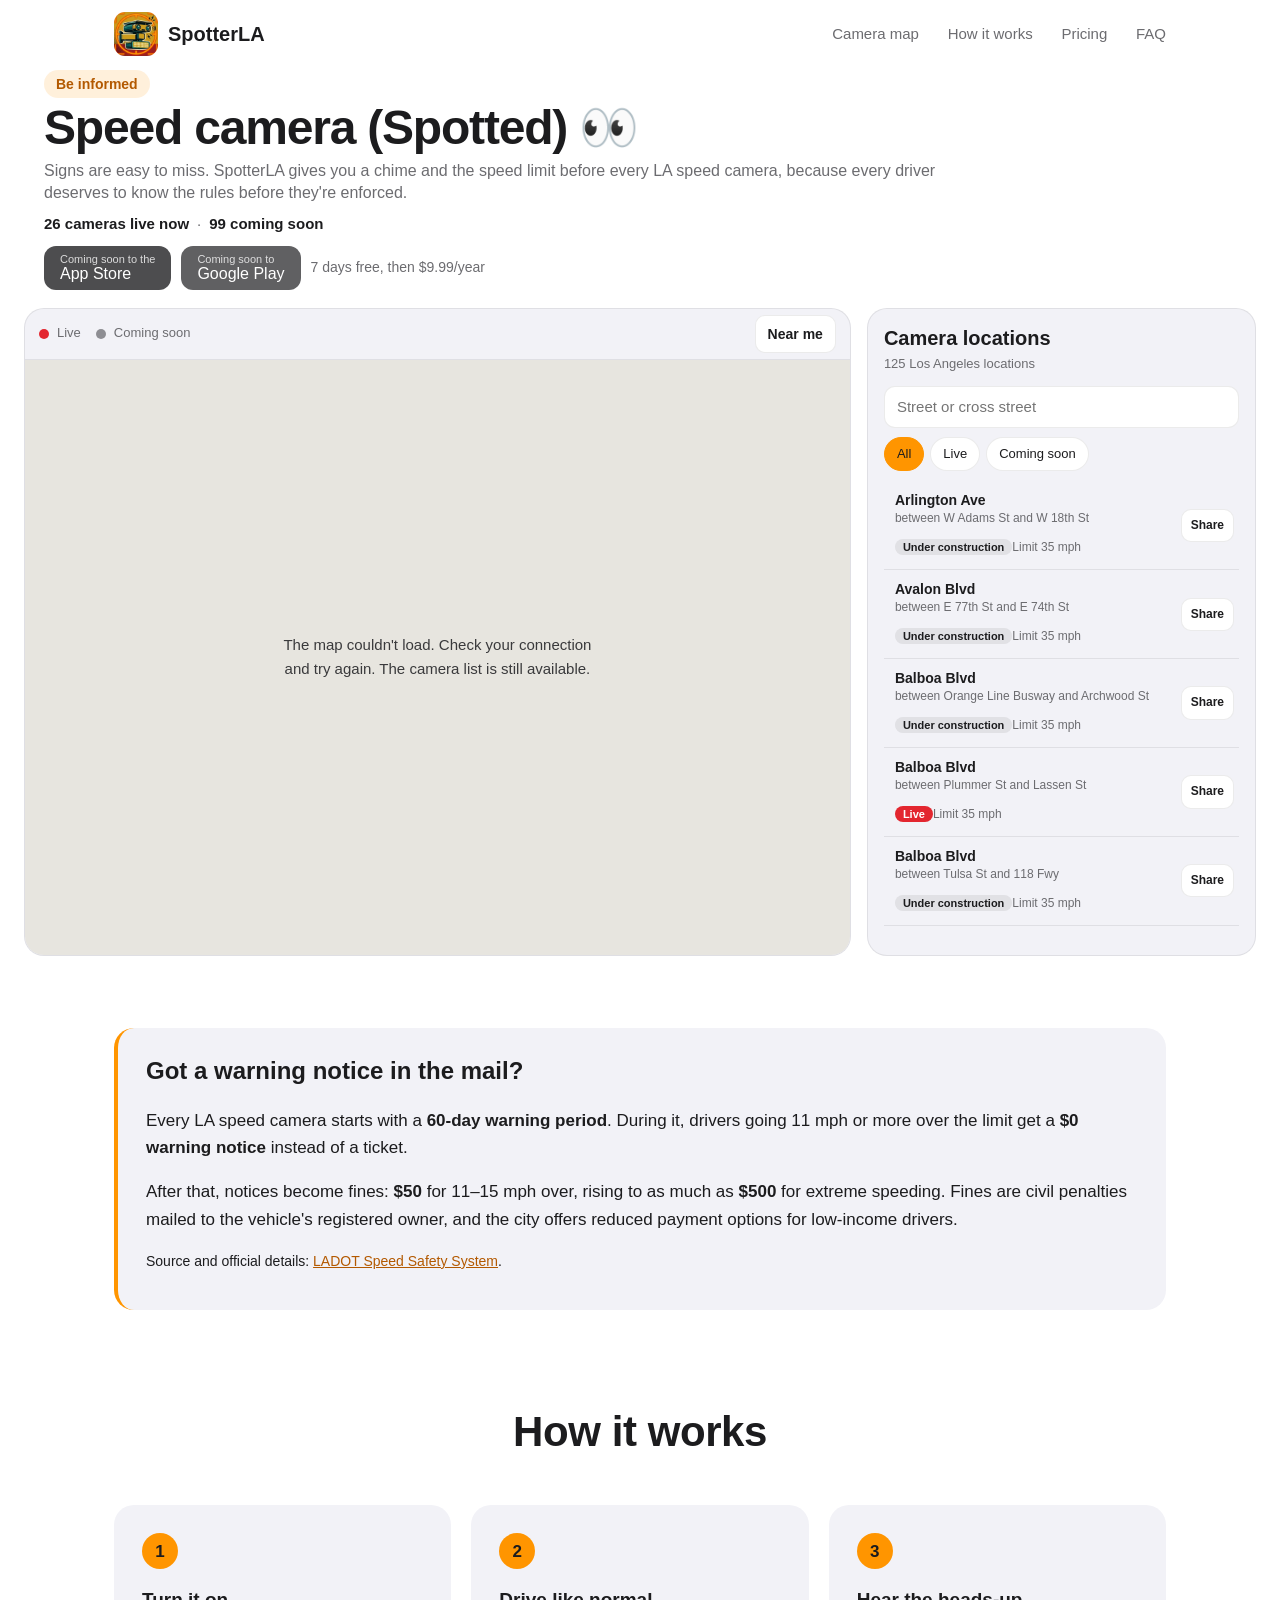
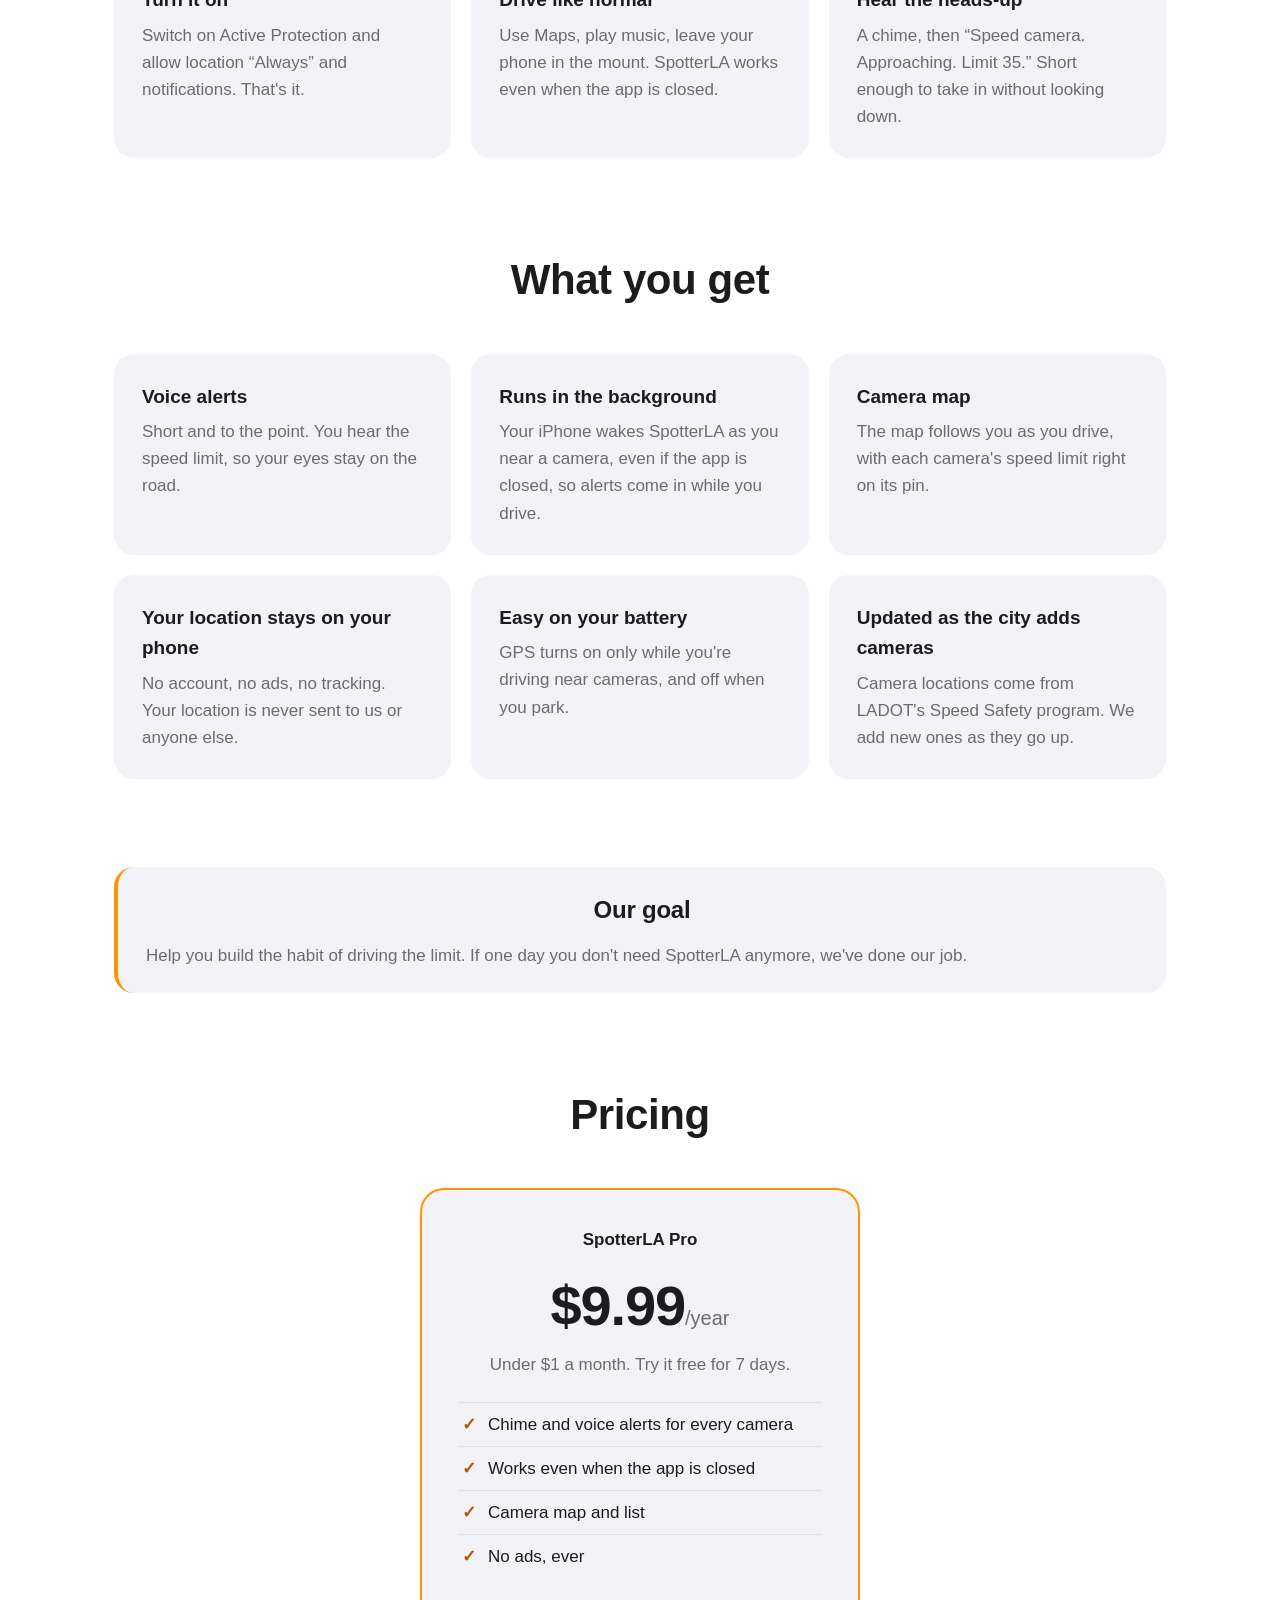
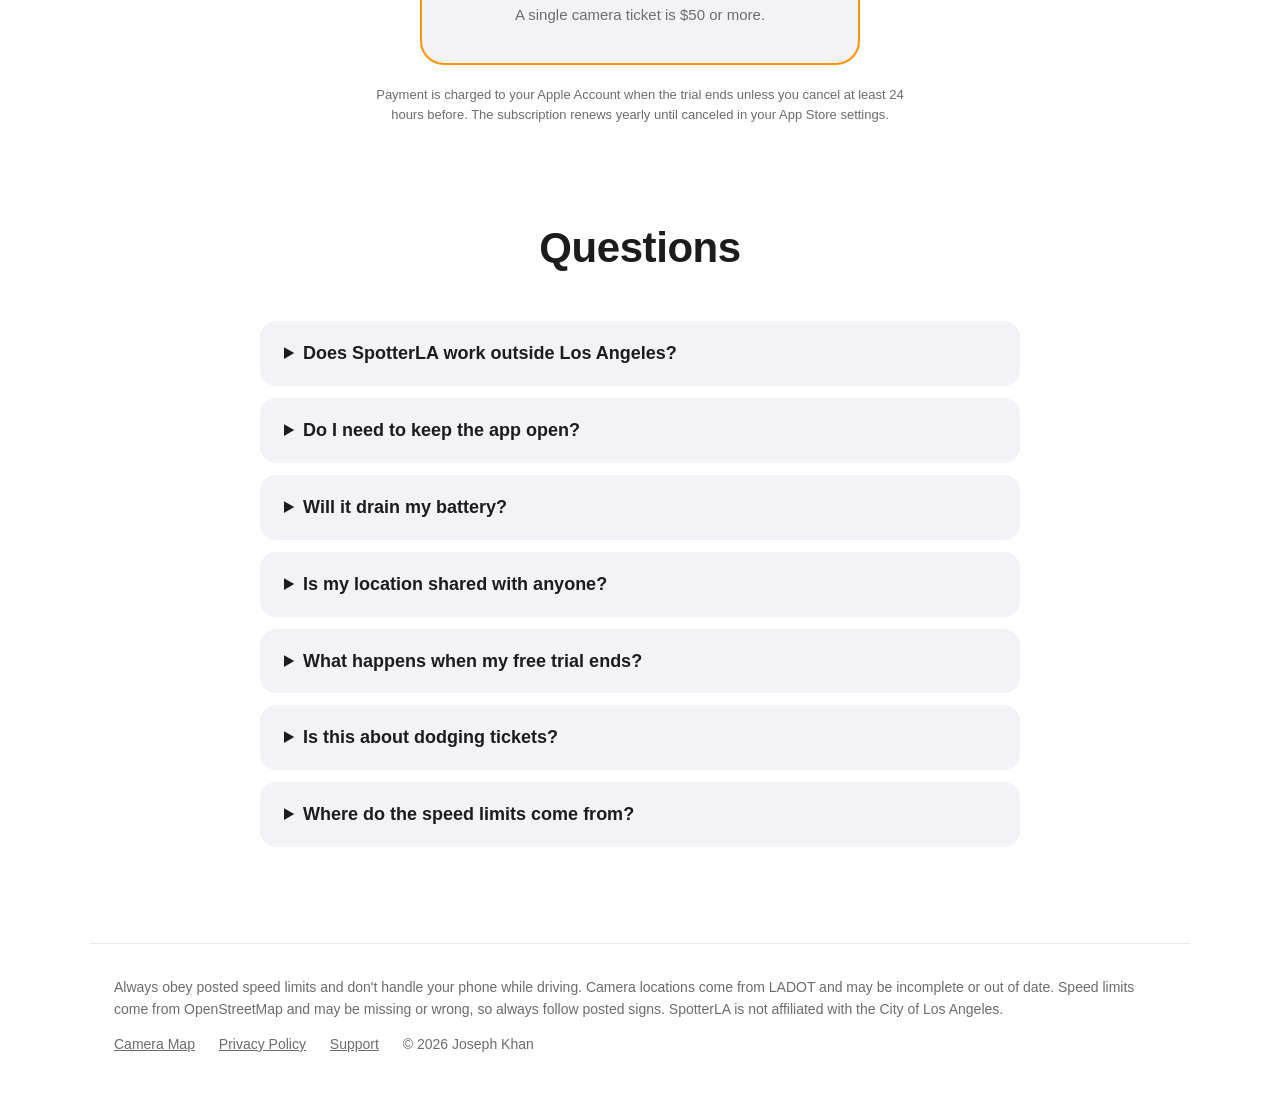
==== commit 544fedc7: "added speed camera (spotted)" ====
--- a/index.html
+++ b/index.html
@@ -30,7 +30,7 @@
 <header class="site-hero">
     <div class="hero-copy">
         <p class="eyebrow">Be informed</p>
-        <h1>Speed cameras are here.</h1>
+        <h1>Speed camera (Spotted) <span>&#128064;</span></h1>
         <p class="lead">Signs are easy to miss. SpotterLA gives you a chime and the speed limit before every LA speed camera, because every driver deserves to know the rules before they're enforced.</p>
         <p class="camera-count" aria-live="polite">
             <strong data-count="live"><!-- LIVE:START -->26<!-- LIVE:END --> cameras live now</strong>
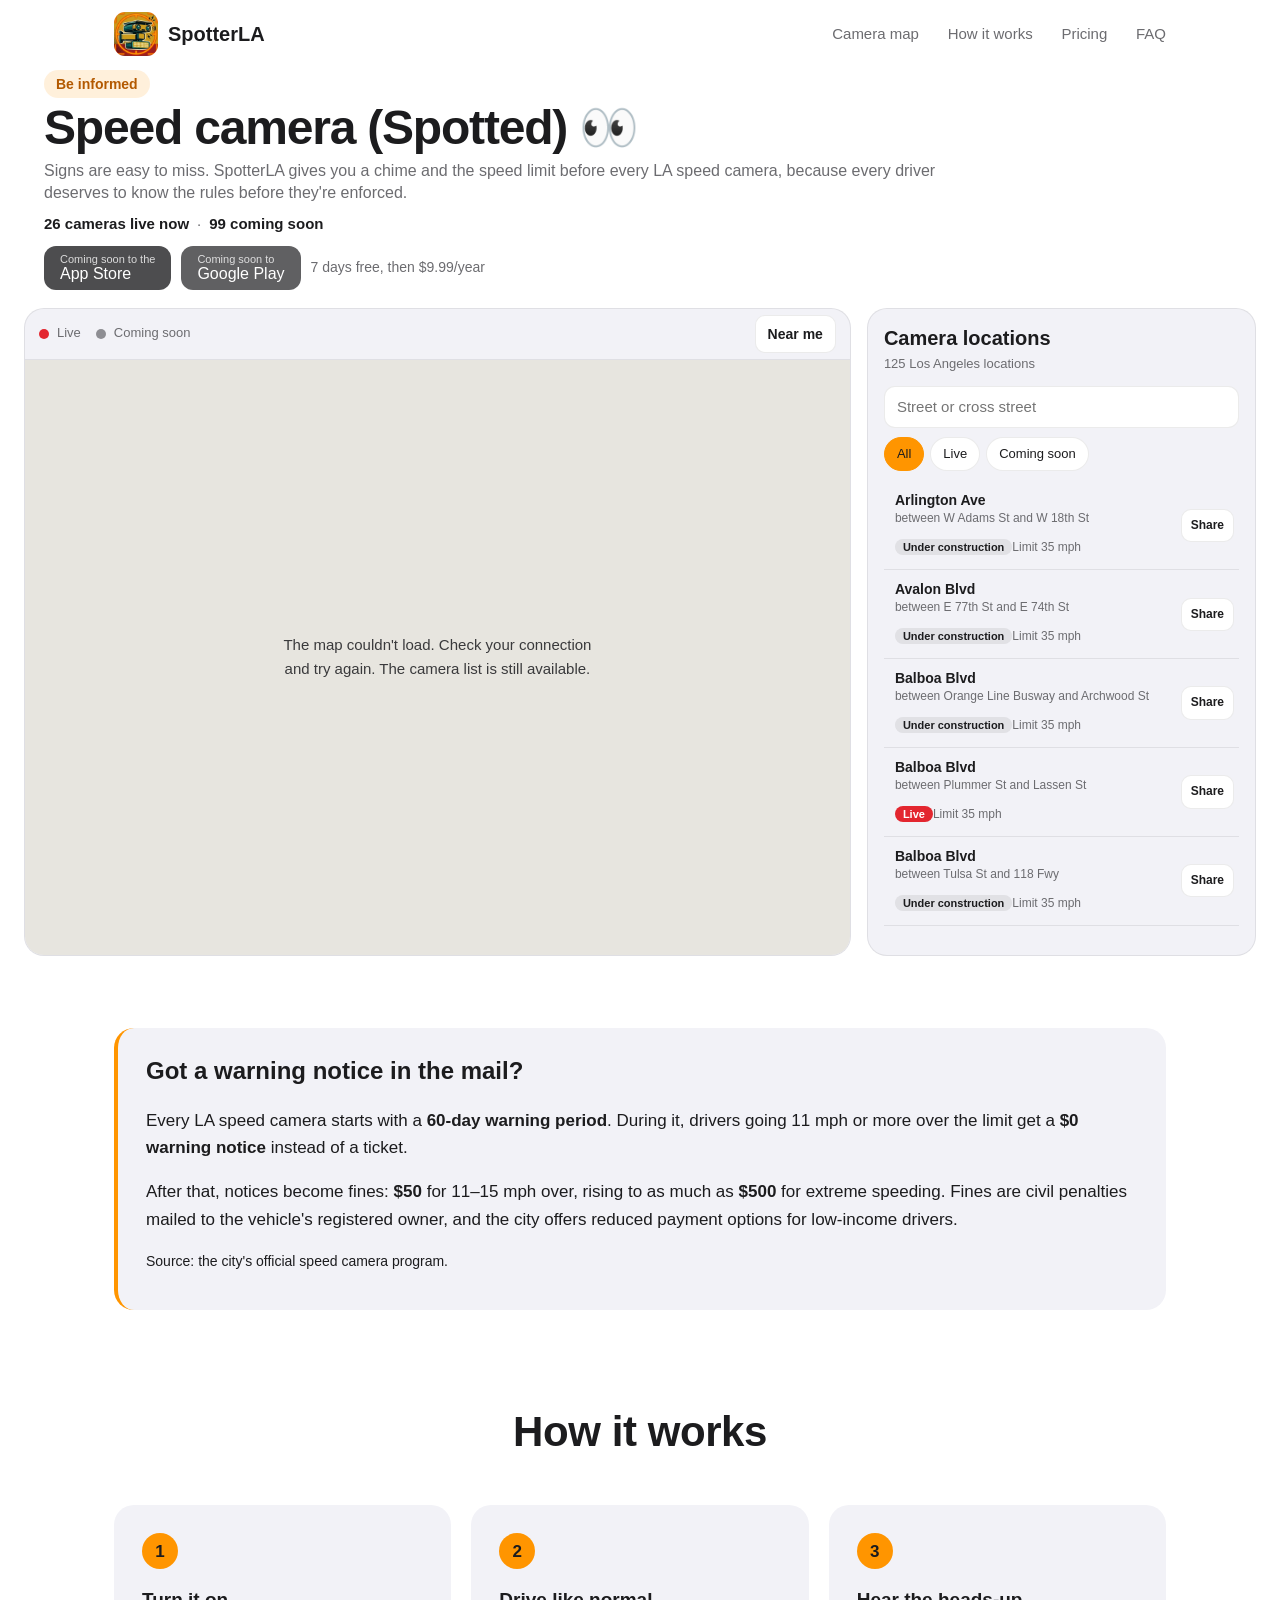
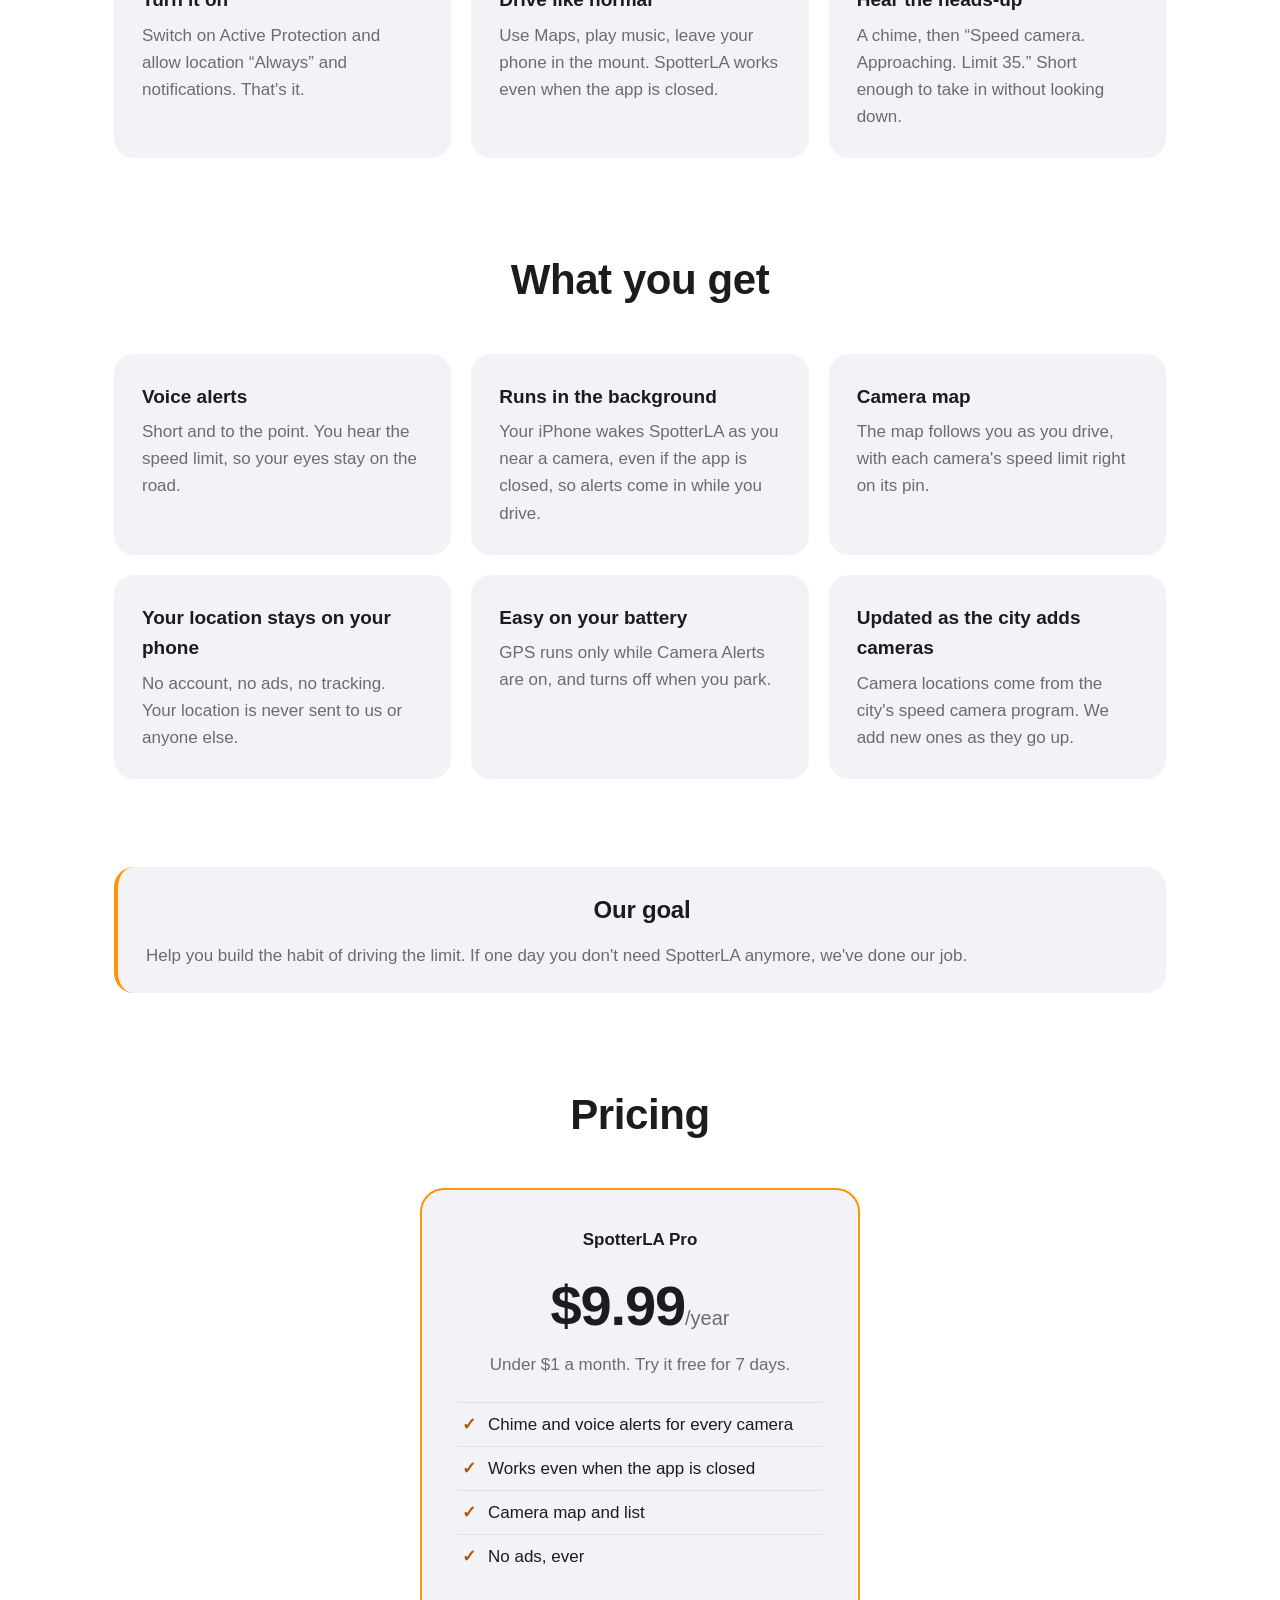
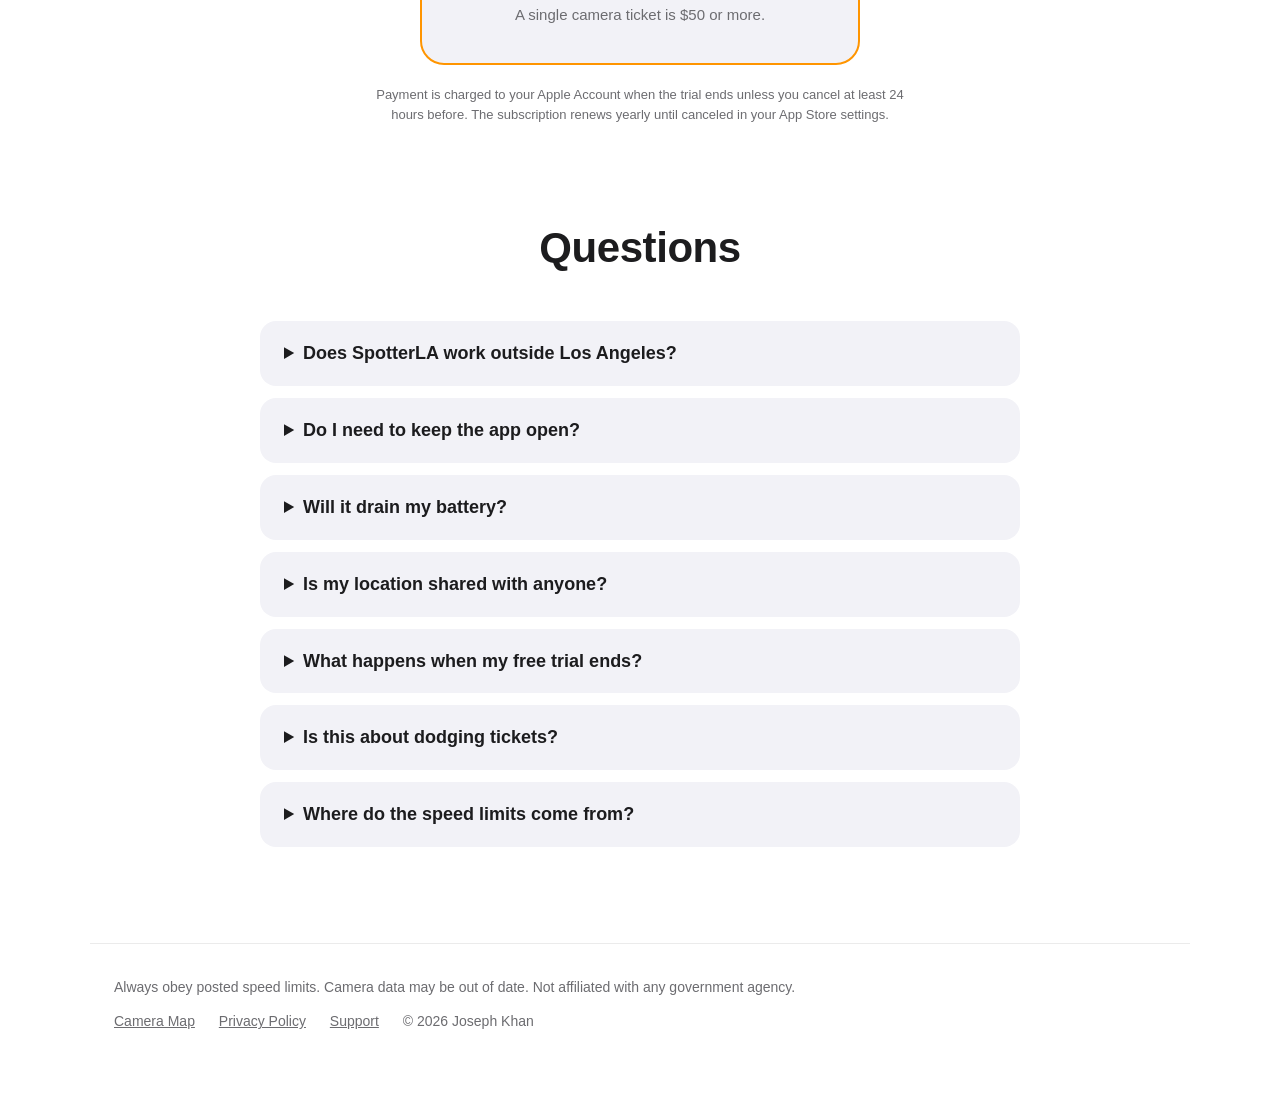
==== commit c223c715: "Shorten footer" ====
--- a/index.html
+++ b/index.html
@@ -218,7 +218,7 @@
             <h2>Got a warning notice in the mail?</h2>
             <p>Every LA speed camera starts with a <strong>60-day warning period</strong>. During it, drivers going 11 mph or more over the limit get a <strong>$0 warning notice</strong> instead of a ticket.</p>
             <p>After that, notices become fines: <strong>$50</strong> for 11–15 mph over, rising to as much as <strong>$500</strong> for extreme speeding. Fines are civil penalties mailed to the vehicle's registered owner, and the city offers reduced payment options for low-income drivers.</p>
-            <p class="source">Source and official details: <a href="https://ladot.lacity.gov/speed-safety-system">LADOT Speed Safety System</a>.</p>
+            <p class="source">Source: the city's official speed camera program.</p>
         </section>
 
         <section id="how" class="section">
@@ -263,11 +263,11 @@
                 </div>
                 <div class="feature">
                     <h3>Easy on your battery</h3>
-                    <p>GPS turns on only while you're driving near cameras, and off when you park.</p>
+                    <p>GPS runs only while Camera Alerts are on, and turns off when you park.</p>
                 </div>
                 <div class="feature">
                     <h3>Updated as the city adds cameras</h3>
-                    <p>Camera locations come from LADOT's Speed Safety program. We add new ones as they go up.</p>
+                    <p>Camera locations come from the city's speed camera program. We add new ones as they go up.</p>
                 </div>
             </div>
         </section>
@@ -300,7 +300,7 @@
             <h2>Questions</h2>
             <details>
                 <summary>Does SpotterLA work outside Los Angeles?</summary>
-                <p>Not yet. It covers the City of Los Angeles speed camera program run by LADOT.</p>
+                <p>Not yet. It covers speed cameras in the city of Los Angeles.</p>
             </details>
             <details>
                 <summary>Do I need to keep the app open?</summary>
@@ -308,7 +308,7 @@
             </details>
             <details>
                 <summary>Will it drain my battery?</summary>
-                <p>Not much. GPS turns on only while you're driving near cameras and turns off a few minutes after you park. The rest of the time, SpotterLA uses almost no battery.</p>
+                <p>Not much. GPS runs only while Camera Alerts are on and turns off after you park. The rest of the time, SpotterLA uses almost no battery.</p>
             </details>
             <details>
                 <summary>Is my location shared with anyone?</summary>
@@ -320,18 +320,18 @@
             </details>
             <details>
                 <summary>Is this about dodging tickets?</summary>
-                <p>No. A lot of these cameras are near schools, and we built SpotterLA because a quick heads-up gets people to slow down right where it matters. The locations are public, published by the City of LA. Please drive the speed limit.</p>
+                <p>No. A lot of these cameras are near schools, and we built SpotterLA because a quick heads-up gets people to slow down right where it matters. The locations are public, published by the city. Please drive the speed limit.</p>
             </details>
             <details>
                 <summary>Where do the speed limits come from?</summary>
-                <p>From OpenStreetMap. If a camera's limit isn't clear, SpotterLA just says “Speed camera. Approaching.” Always go by the posted sign.</p>
+                <p>From the city's published camera lists. If a camera's limit isn't listed, SpotterLA just says “Speed camera. Approaching.” Always go by the posted sign.</p>
             </details>
         </section>
     </div>
 </main>
 
 <footer class="site-footer">
-    <p>Always obey posted speed limits and don't handle your phone while driving. Camera locations come from LADOT and may be incomplete or out of date. Speed limits come from OpenStreetMap and may be missing or wrong, so always follow posted signs. SpotterLA is not affiliated with the City of Los Angeles.</p>
+    <p>Always obey posted speed limits. Camera data may be out of date. Not affiliated with any government agency.</p>
     <p>
         <a href="/cameras">Camera Map</a>
         <a href="/privacy">Privacy Policy</a>
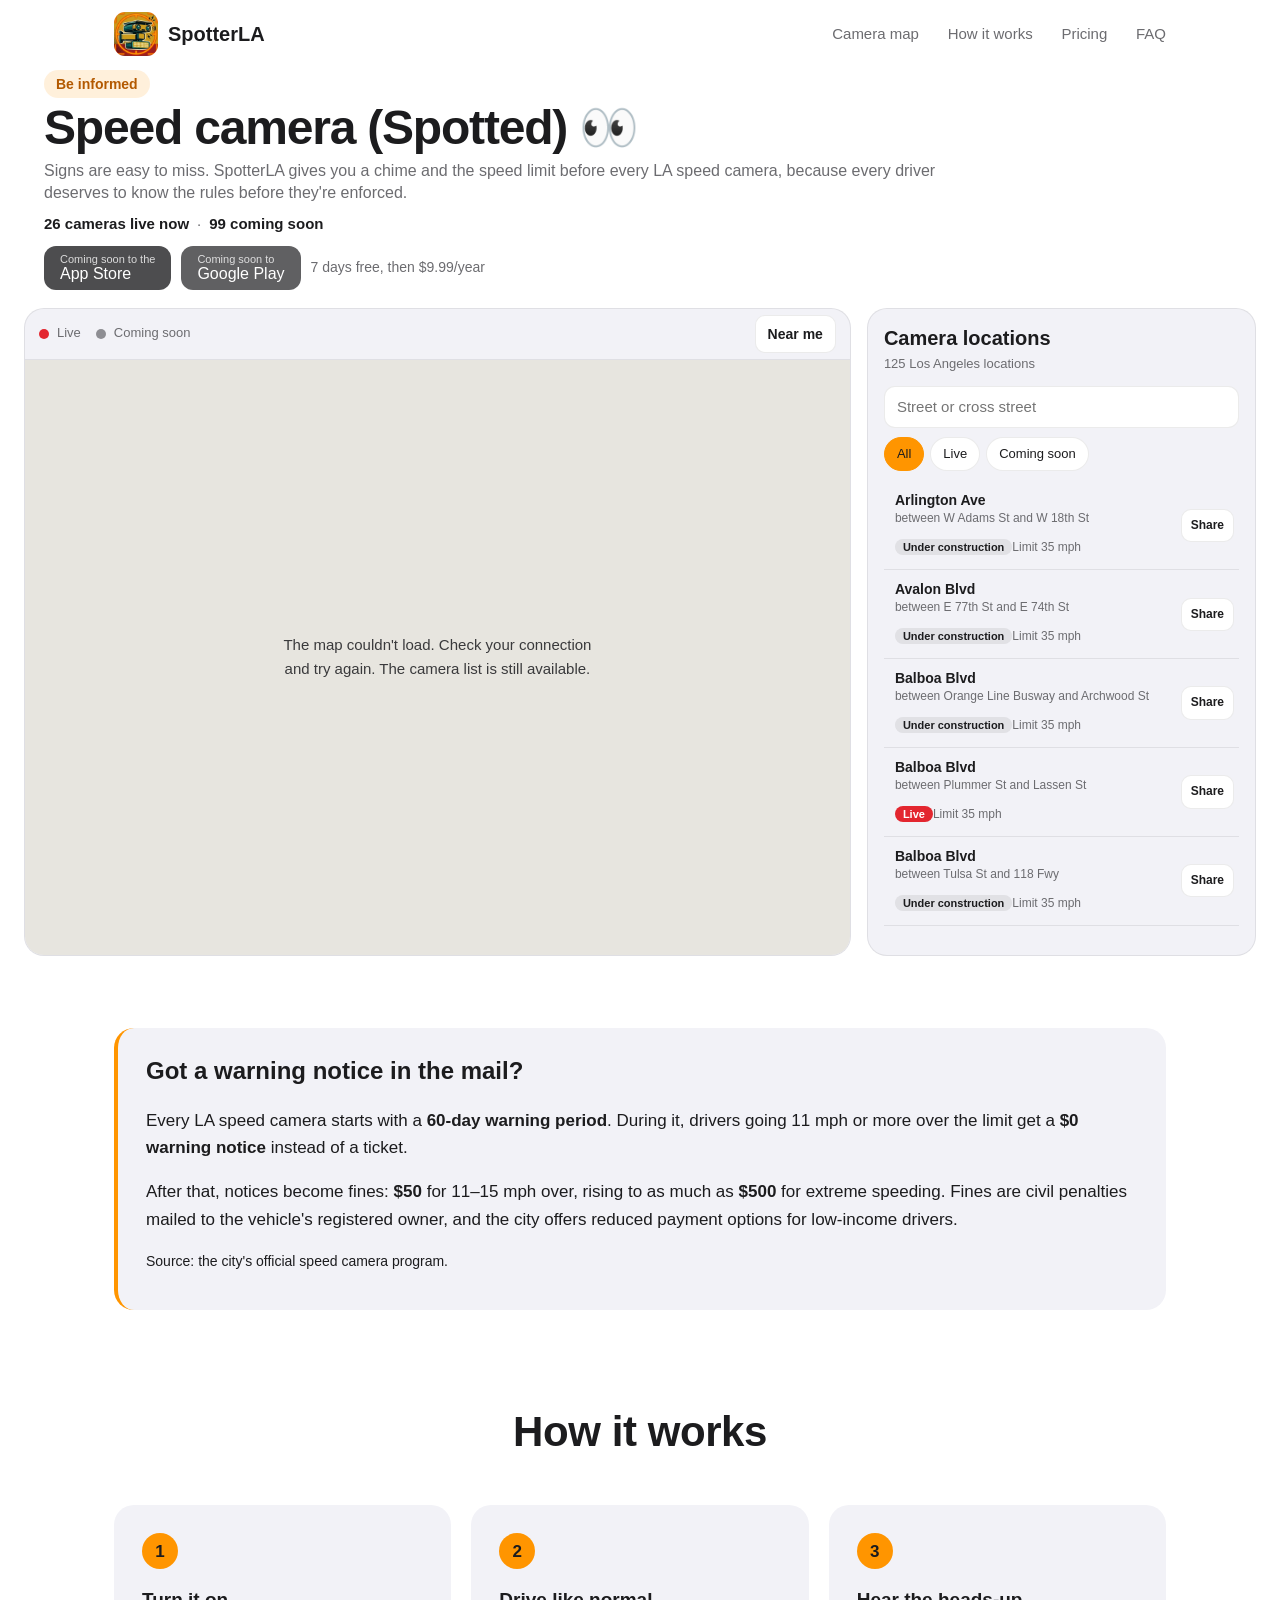
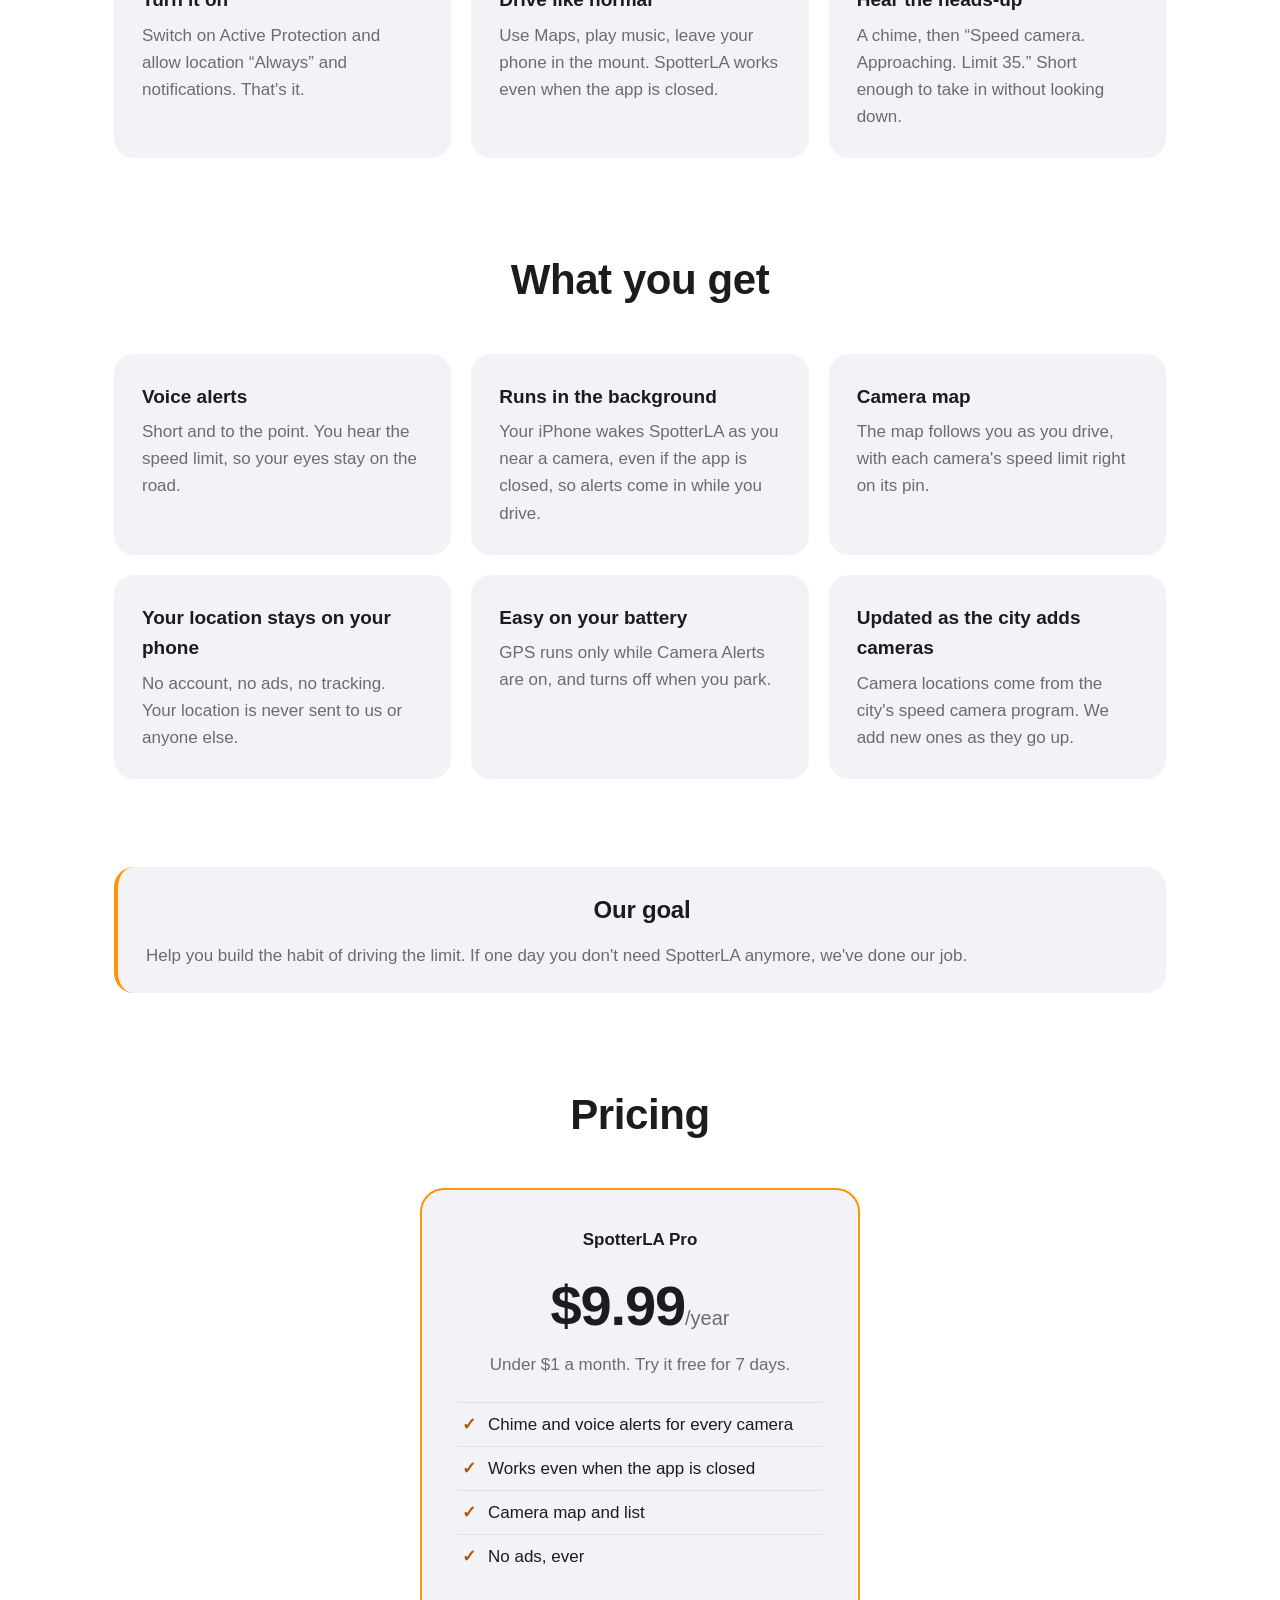
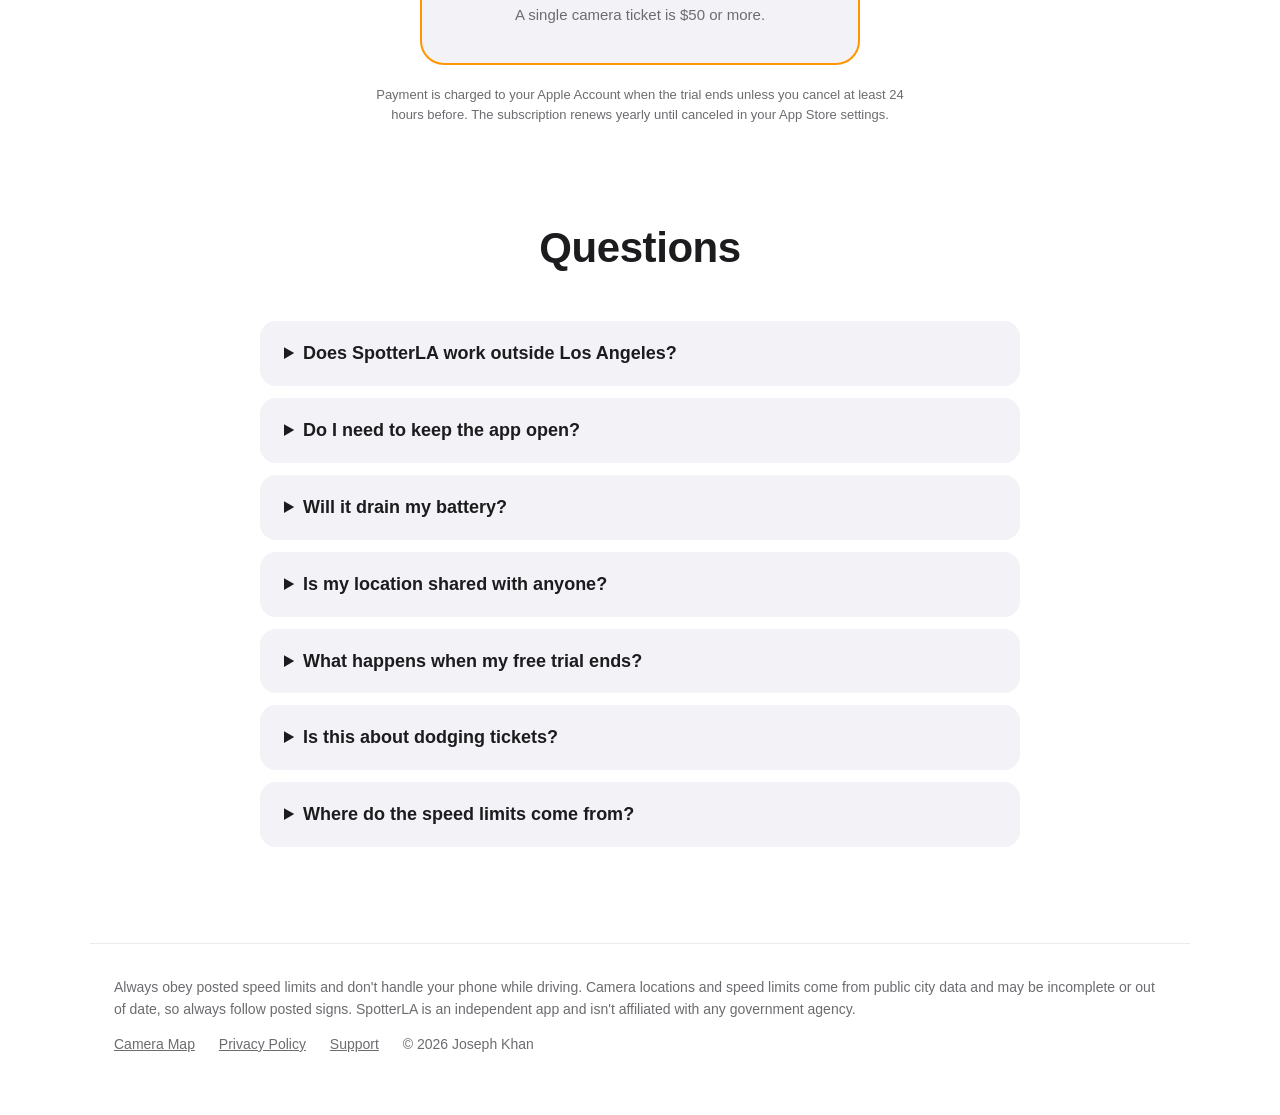
==== commit 287e0c8b: "Trim privacy policy, update footer and support email" ====
--- a/index.html
+++ b/index.html
@@ -331,7 +331,7 @@
 </main>
 
 <footer class="site-footer">
-    <p>Always obey posted speed limits. Camera data may be out of date. Not affiliated with any government agency.</p>
+    <p>Always obey posted speed limits and don't handle your phone while driving. Camera locations and speed limits come from public city data and may be incomplete or out of date, so always follow posted signs. SpotterLA is an independent app and isn't affiliated with any government agency.</p>
     <p>
         <a href="/cameras">Camera Map</a>
         <a href="/privacy">Privacy Policy</a>
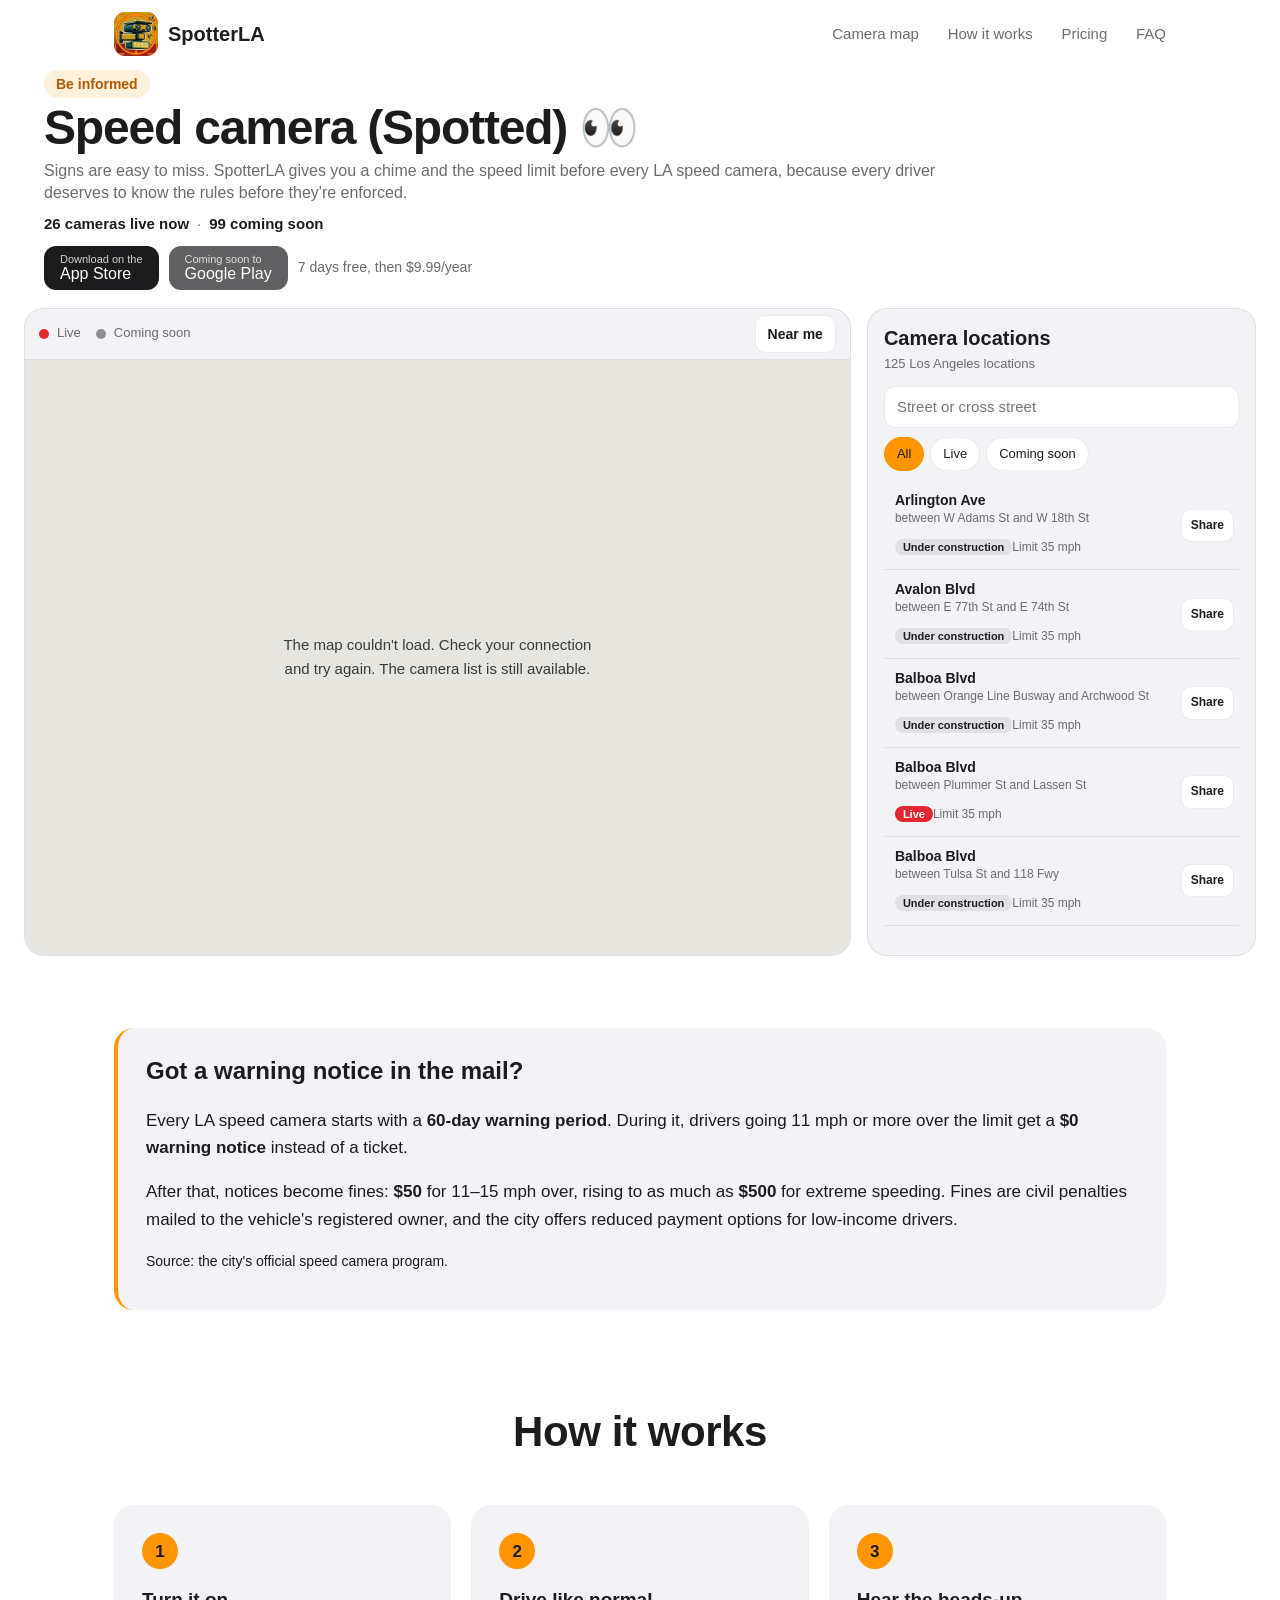
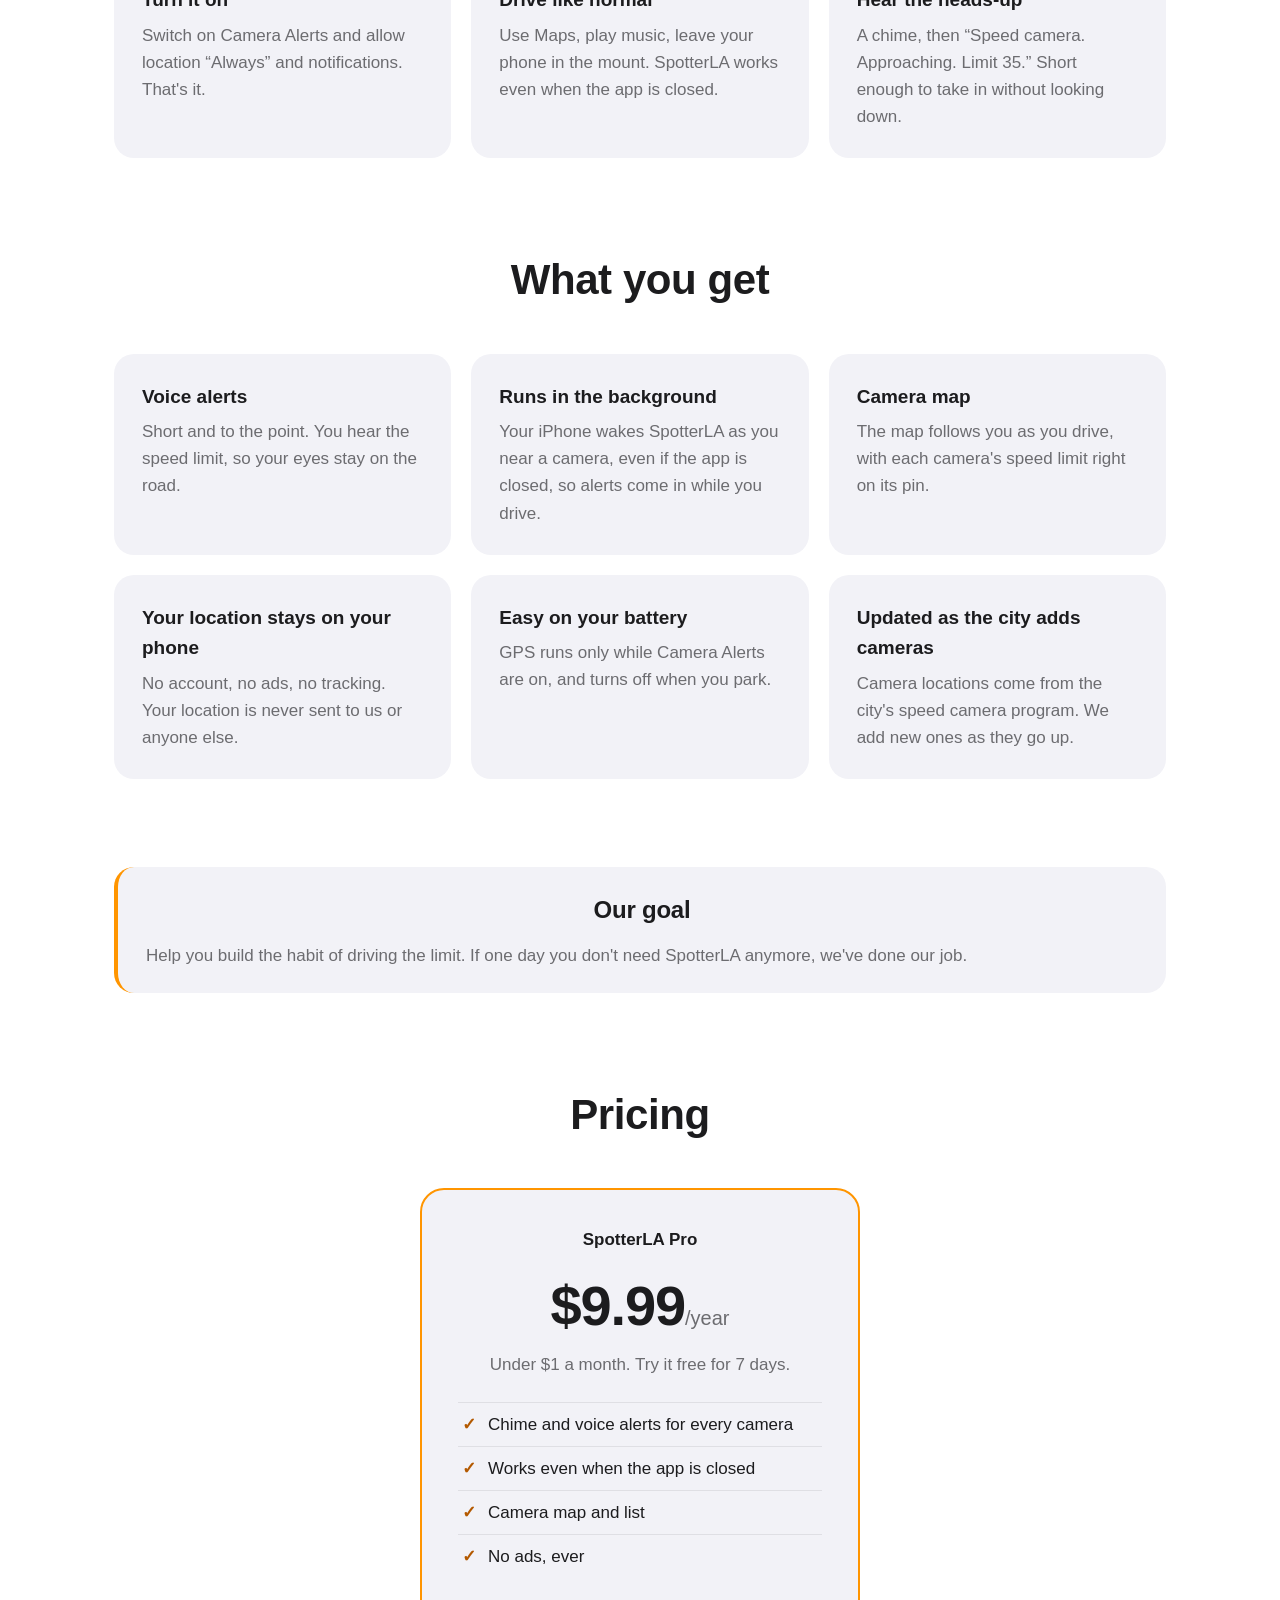
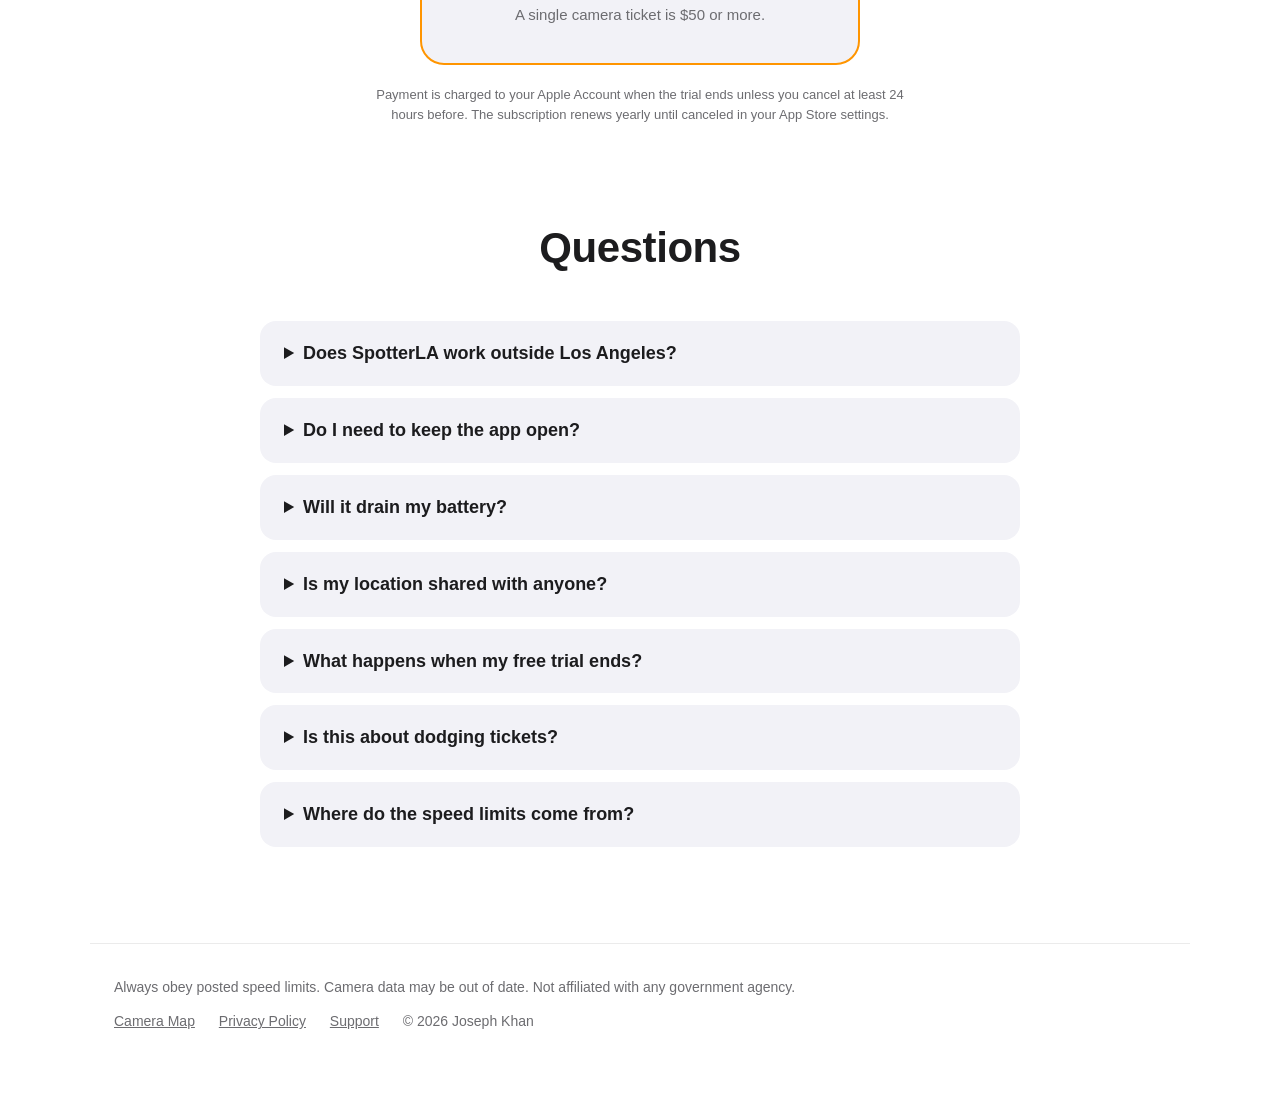
==== commit 43e39727: "Link the App Store button; say Camera Alerts" ====
--- a/index.html
+++ b/index.html
@@ -38,9 +38,9 @@
             <strong data-count="coming"><!-- COMING_SOON:START -->99<!-- COMING_SOON:END --> coming soon</strong>
         </p>
         <div class="cta-row">
-            <button class="store-button" type="button" disabled>
-                <span><small>Coming soon to the</small>App Store</span>
-            </button>
+            <a class="store-button" href="https://apps.apple.com/us/app/spotterla/id6831798615">
+                <span><small>Download on the</small>App Store</span>
+            </a>
             <button class="store-button play-store" type="button" disabled>
                 <span><small>Coming soon to</small>Google Play</span>
             </button>
@@ -227,7 +227,7 @@
                 <div class="step">
                     <span class="step-number">1</span>
                     <h3>Turn it on</h3>
-                    <p>Switch on Active Protection and allow location “Always” and notifications. That's it.</p>
+                    <p>Switch on Camera Alerts and allow location “Always” and notifications. That's it.</p>
                 </div>
                 <div class="step">
                     <span class="step-number">2</span>
@@ -331,7 +331,7 @@
 </main>
 
 <footer class="site-footer">
-    <p>Always obey posted speed limits and don't handle your phone while driving. Camera locations and speed limits come from public city data and may be incomplete or out of date, so always follow posted signs. SpotterLA is an independent app and isn't affiliated with any government agency.</p>
+    <p>Always obey posted speed limits. Camera data may be out of date. Not affiliated with any government agency.</p>
     <p>
         <a href="/cameras">Camera Map</a>
         <a href="/privacy">Privacy Policy</a>
--- a/style.css
+++ b/style.css
@@ -585,6 +585,7 @@
 }
 .store-button small { font-size: 11px; }
 .store-button.play-store { background: #343437; }
+a.store-button { opacity: 1; cursor: pointer; text-decoration: none; }
 .cta-note { font-size: 14px; }
 
 .map-workspace {
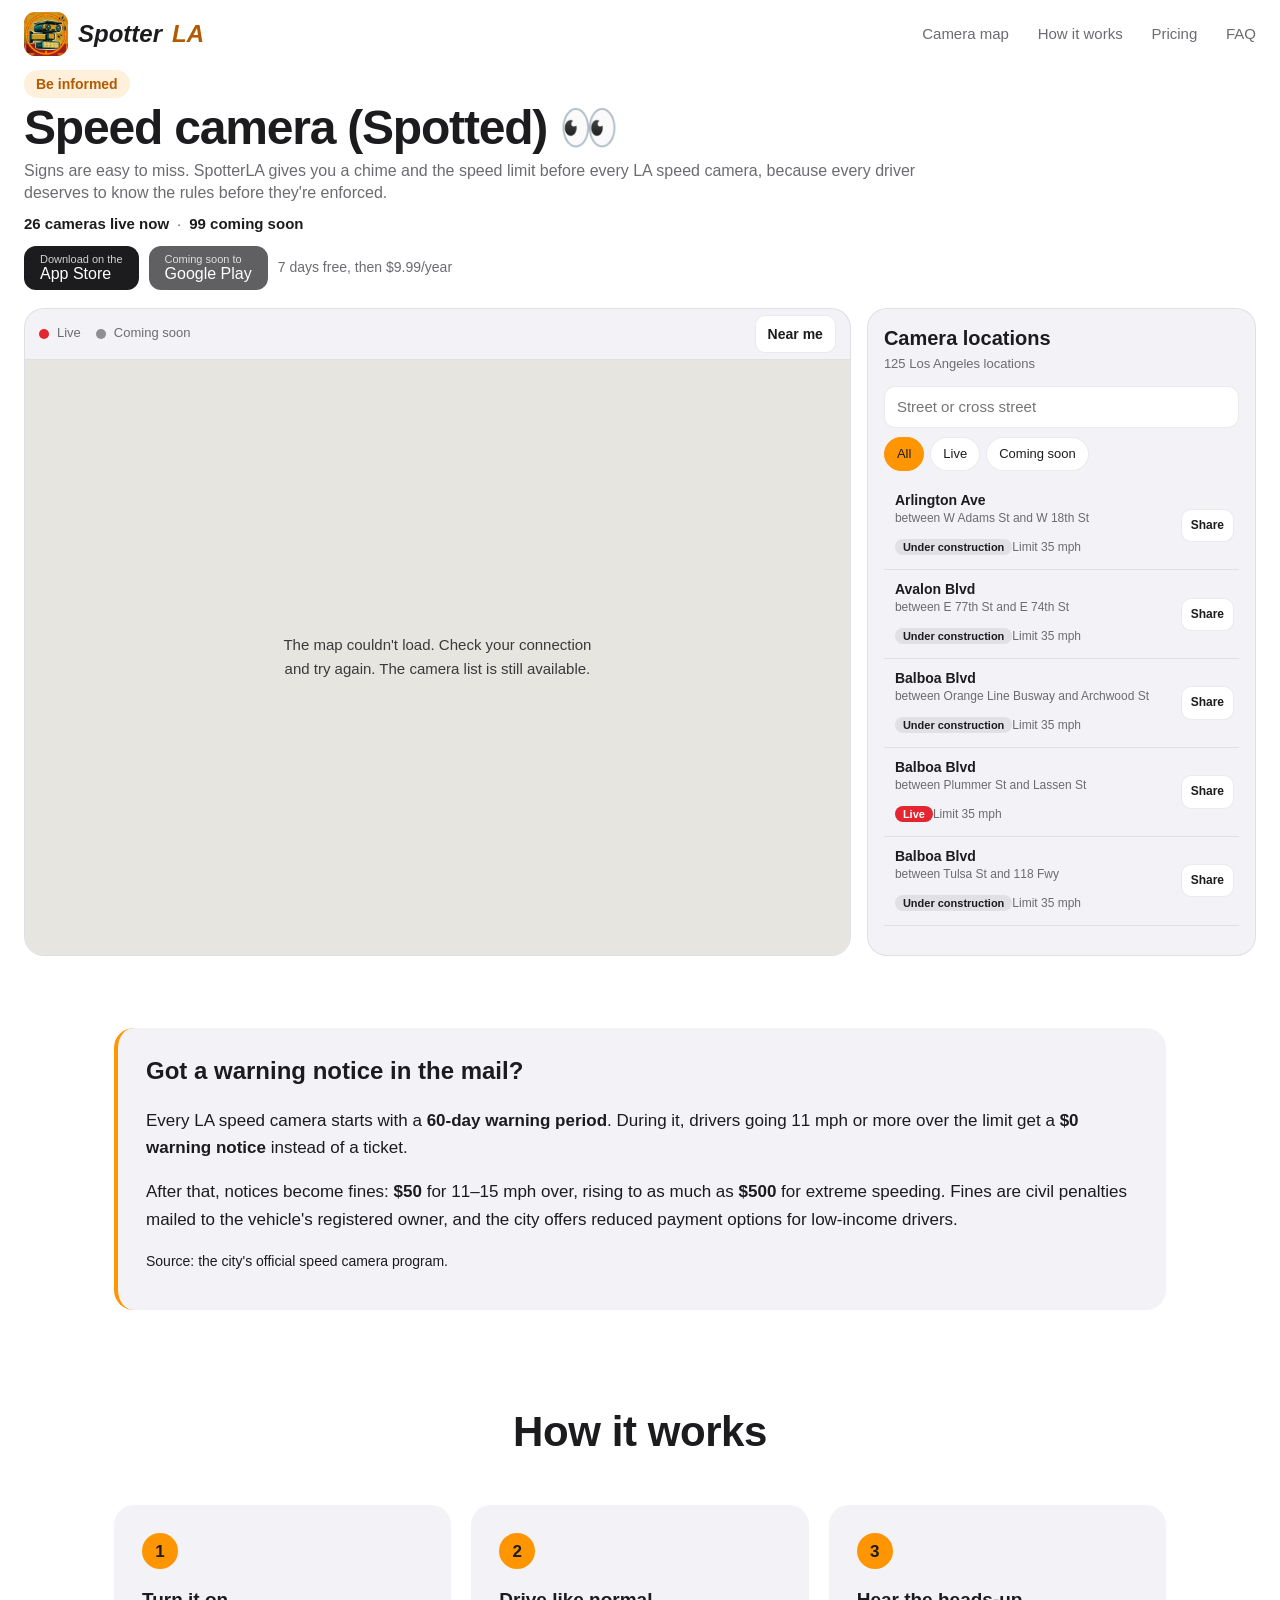
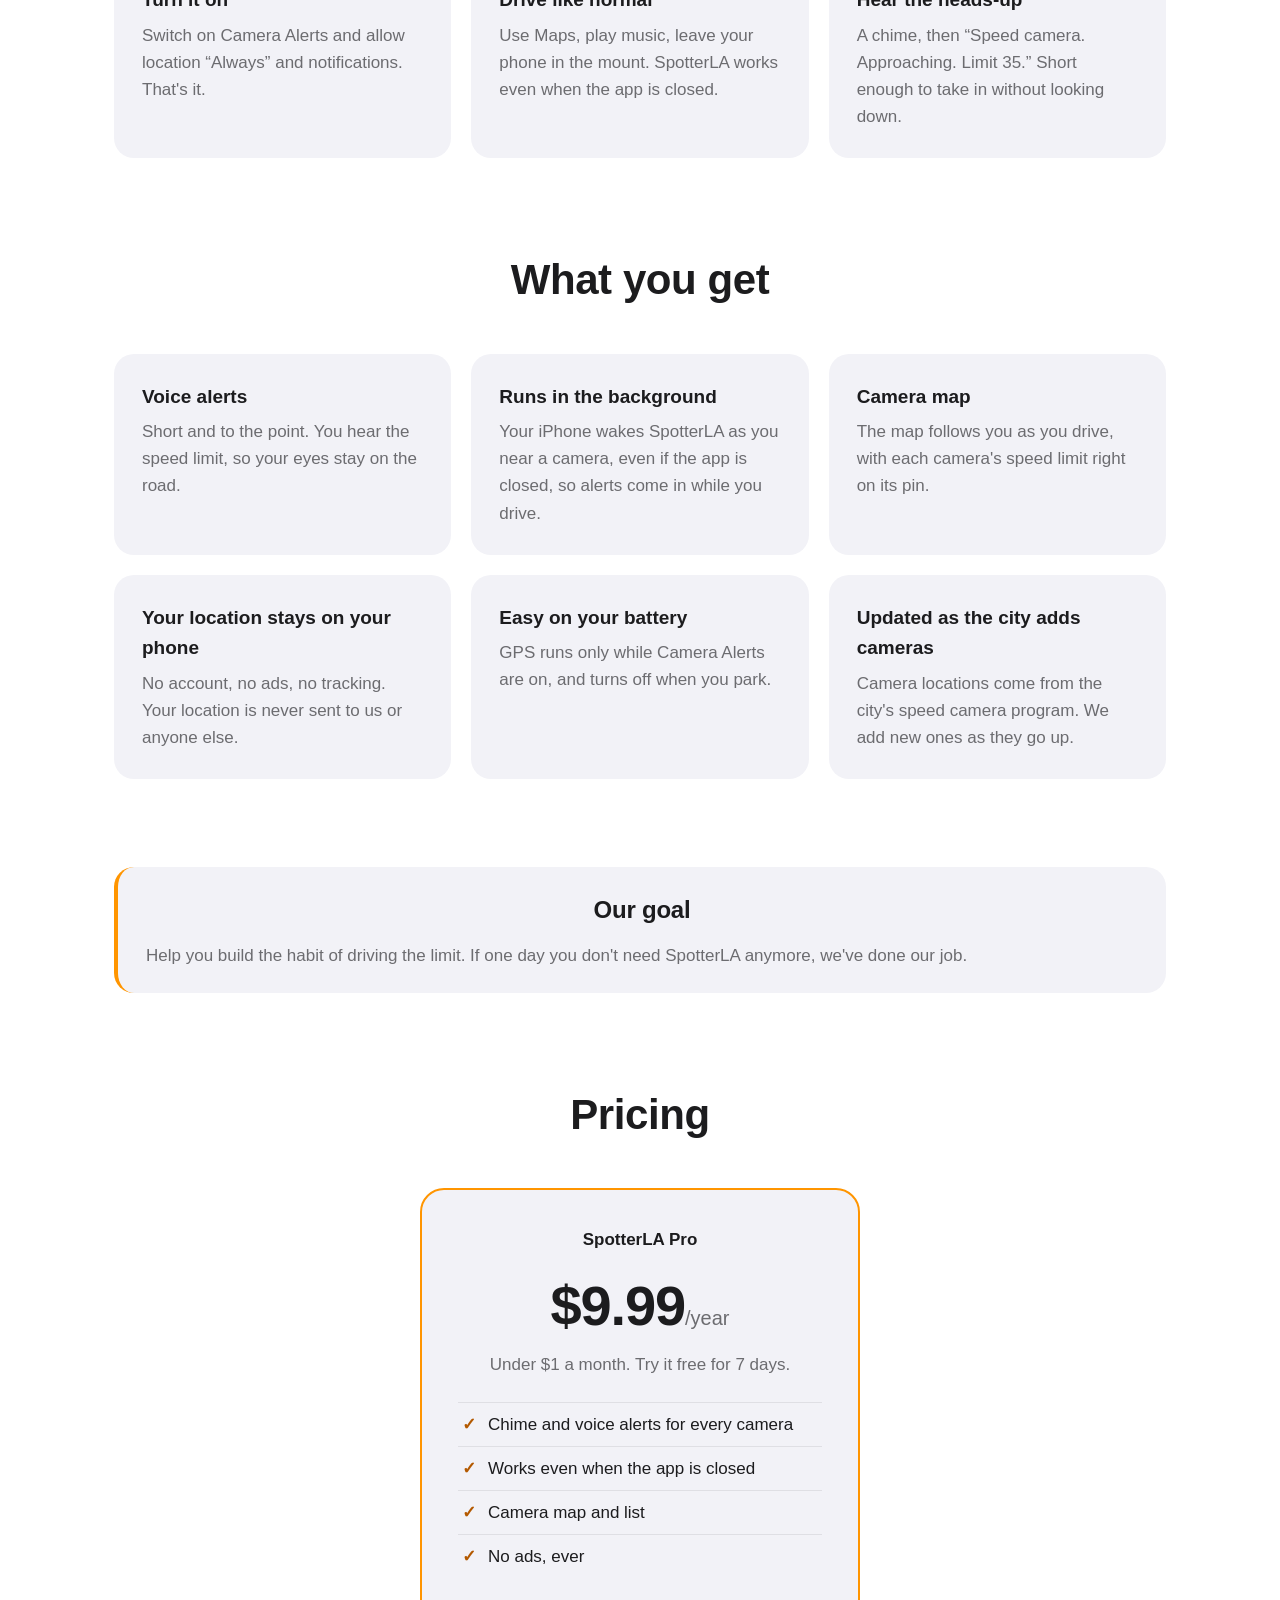
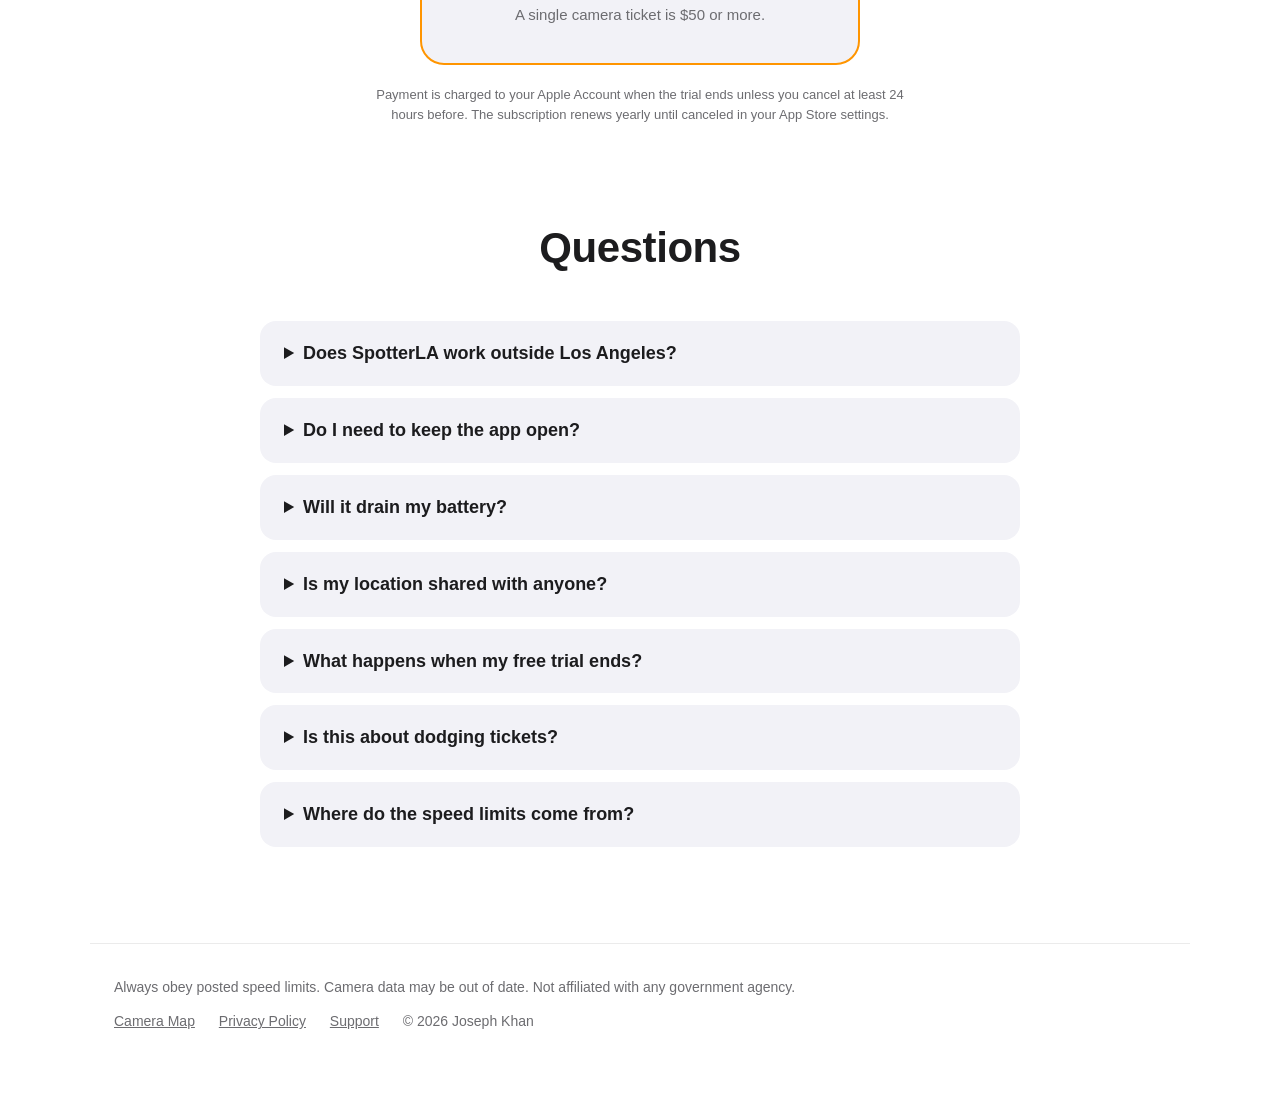
==== commit 7cf7a8ce: "SpotterLA title like the app; line up logo, heading and map" ====
--- a/index.html
+++ b/index.html
@@ -18,7 +18,7 @@
 <body class="landing">
 
 <nav class="nav">
-    <a class="brand" href="/"><img src="/images/icon.png" alt="" width="44" height="44">SpotterLA</a>
+    <a class="brand" href="/"><img src="/images/icon.png" alt="" width="44" height="44">Spotter<span class="brand-la">LA</span></a>
     <div class="nav-links">
         <a href="#camera-map">Camera map</a>
         <a href="#how">How it works</a>
--- a/style.css
+++ b/style.css
@@ -90,9 +90,13 @@
     gap: 10px;
     color: var(--text);
     font-weight: 700;
-    font-size: 20px;
+    font-size: 24px;
+    font-style: italic;
     text-decoration: none;
 }
+
+/* "LA" in the app's orange, like the app's own title. */
+.brand-la { color: var(--accent-text); }
 
 .brand img { border-radius: 11px; }
 
@@ -537,9 +541,10 @@
     padding: 0;
 }
 
-.landing .nav { padding-top: 12px; padding-bottom: 12px; }
+/* Logo, heading and map share one width, so their left edges line up on wide screens. */
+.landing .nav { max-width: 1440px; padding-top: 12px; padding-bottom: 12px; }
 .site-hero {
-    max-width: 1240px;
+    max-width: 1440px;
     margin: 0 auto;
     padding: 2px 24px 18px;
 }
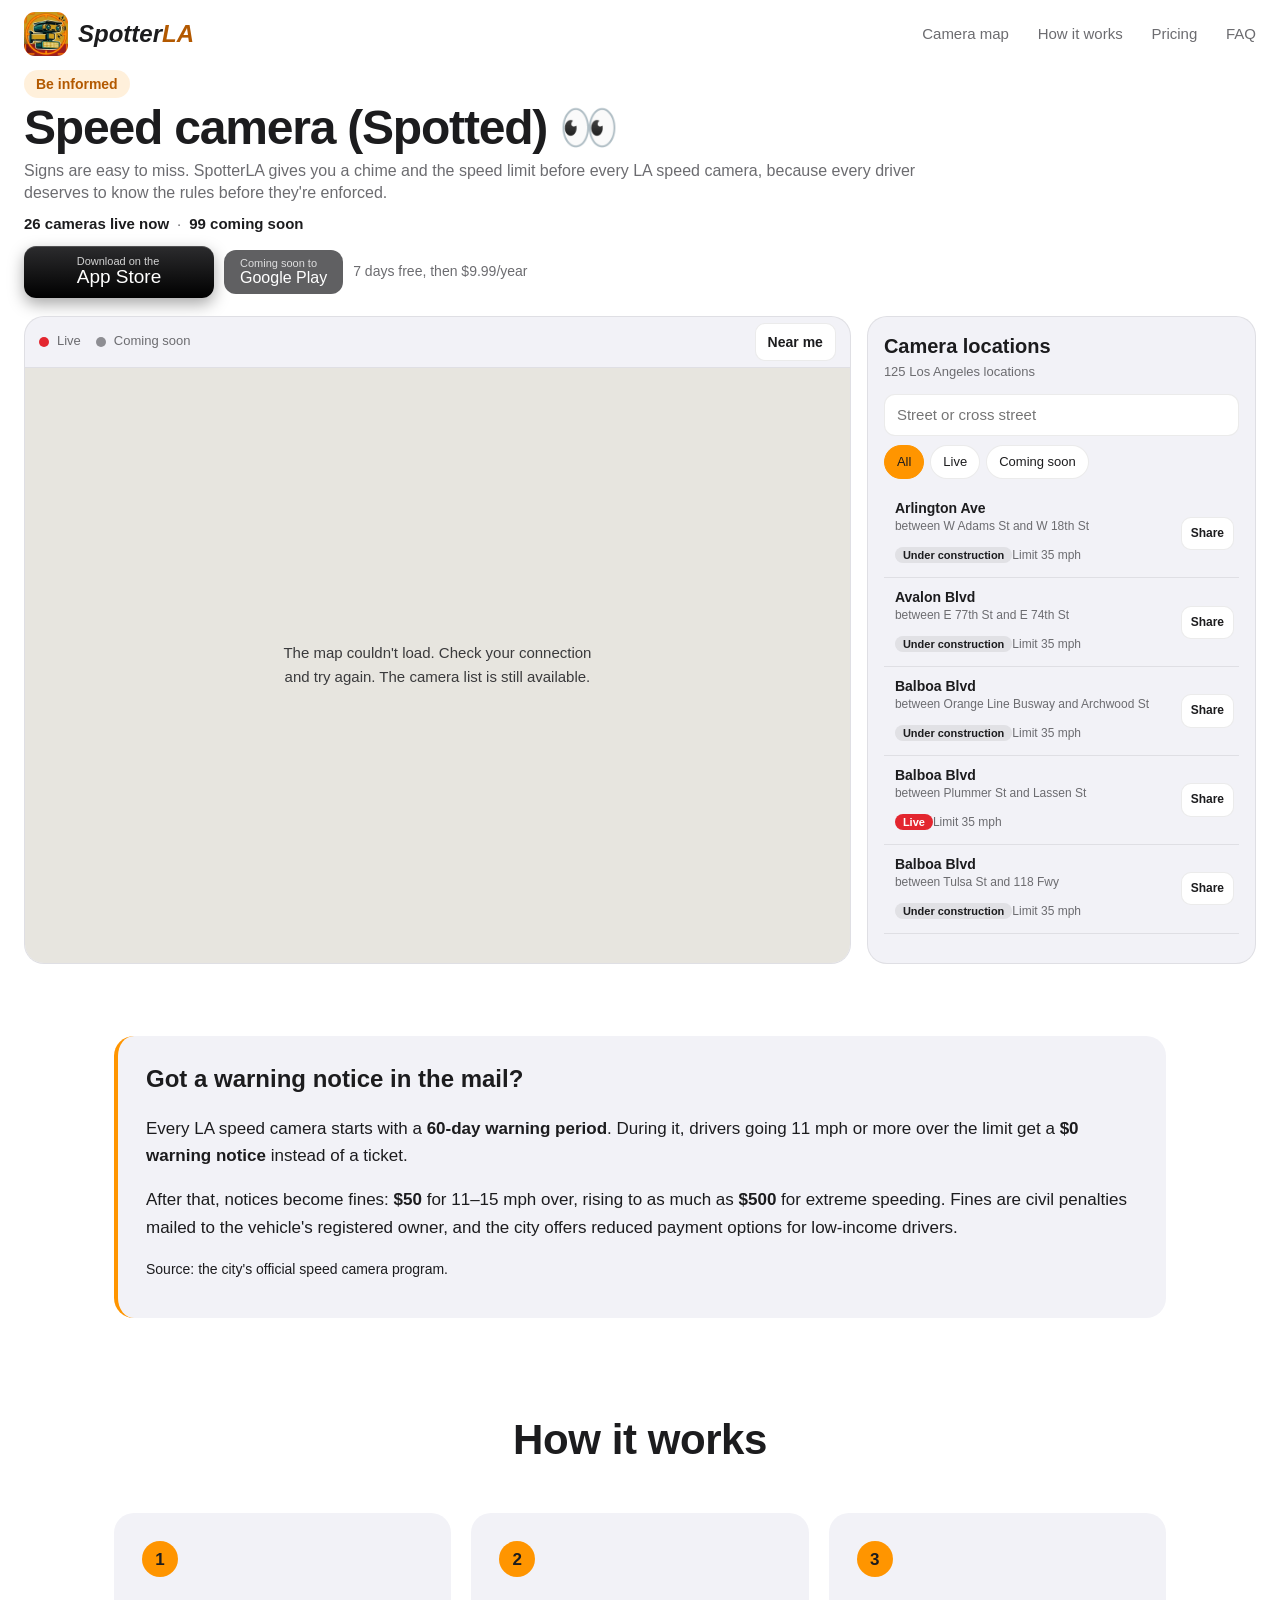
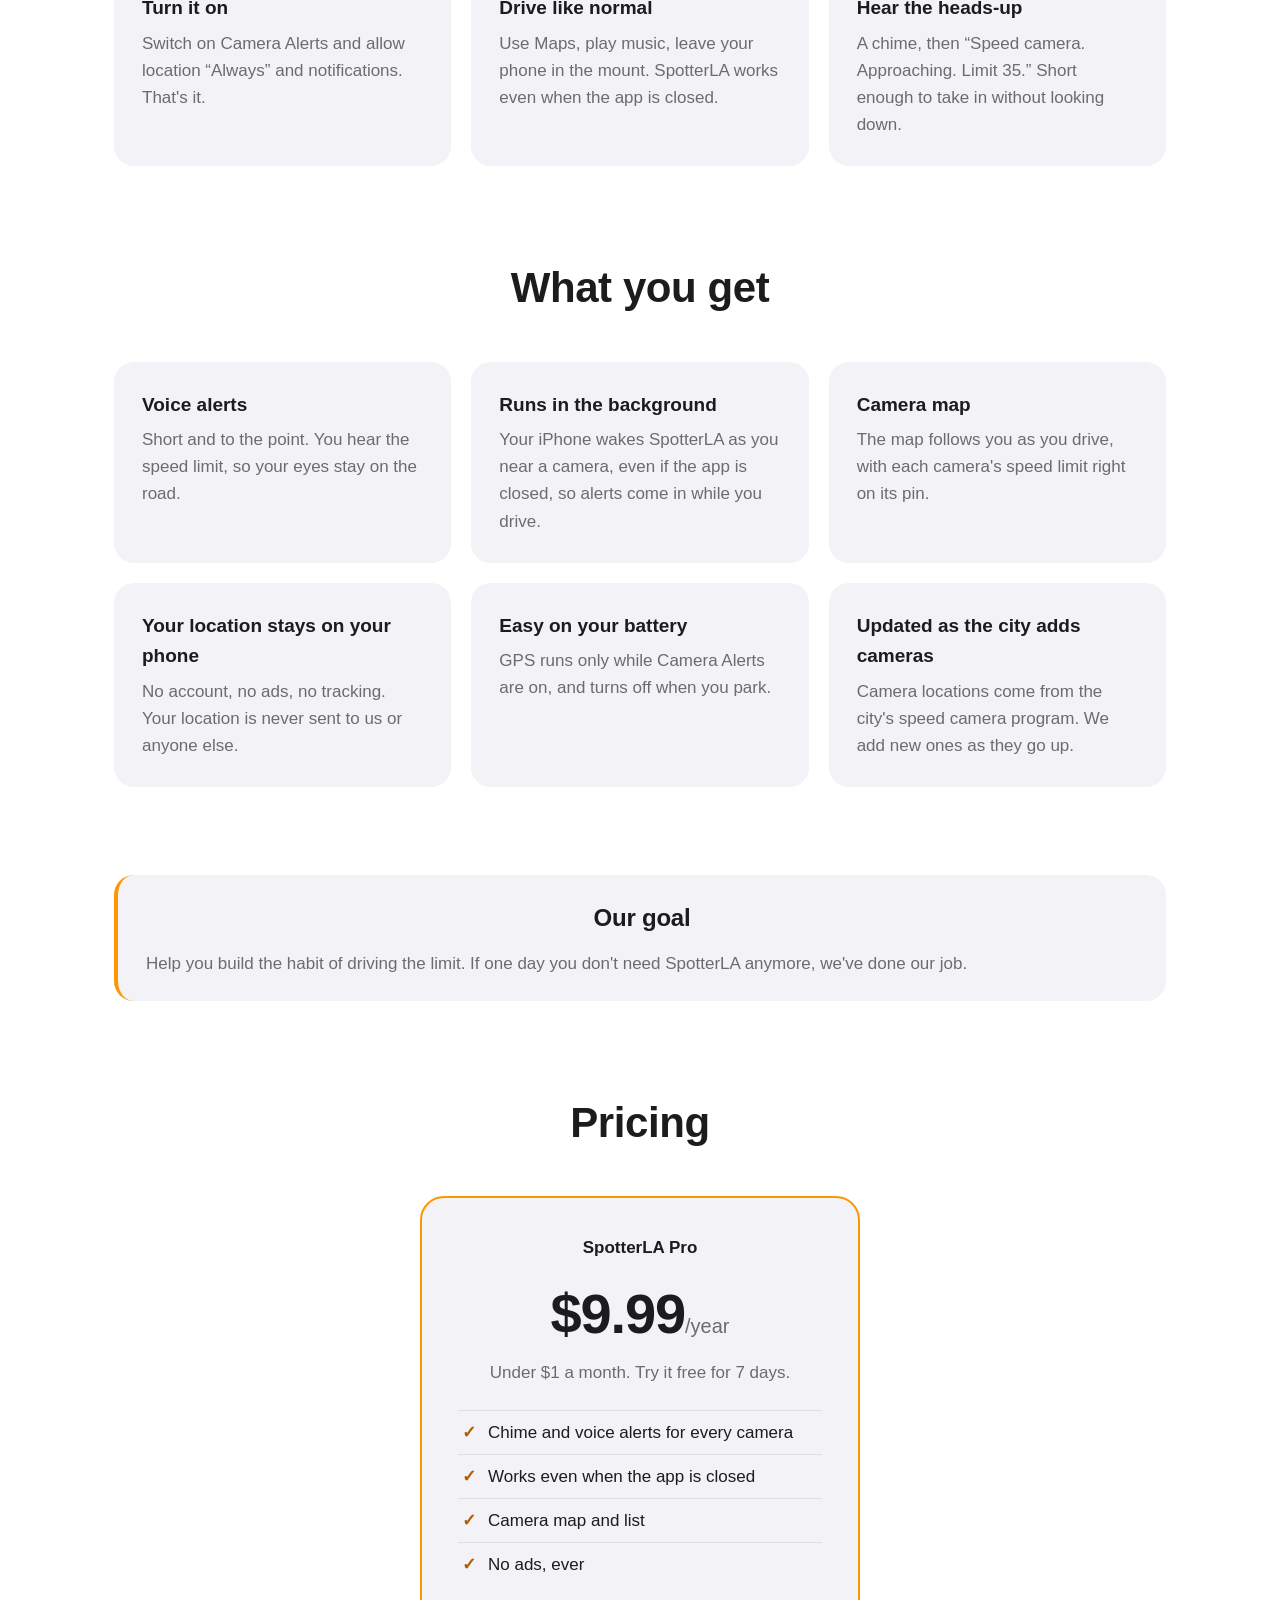
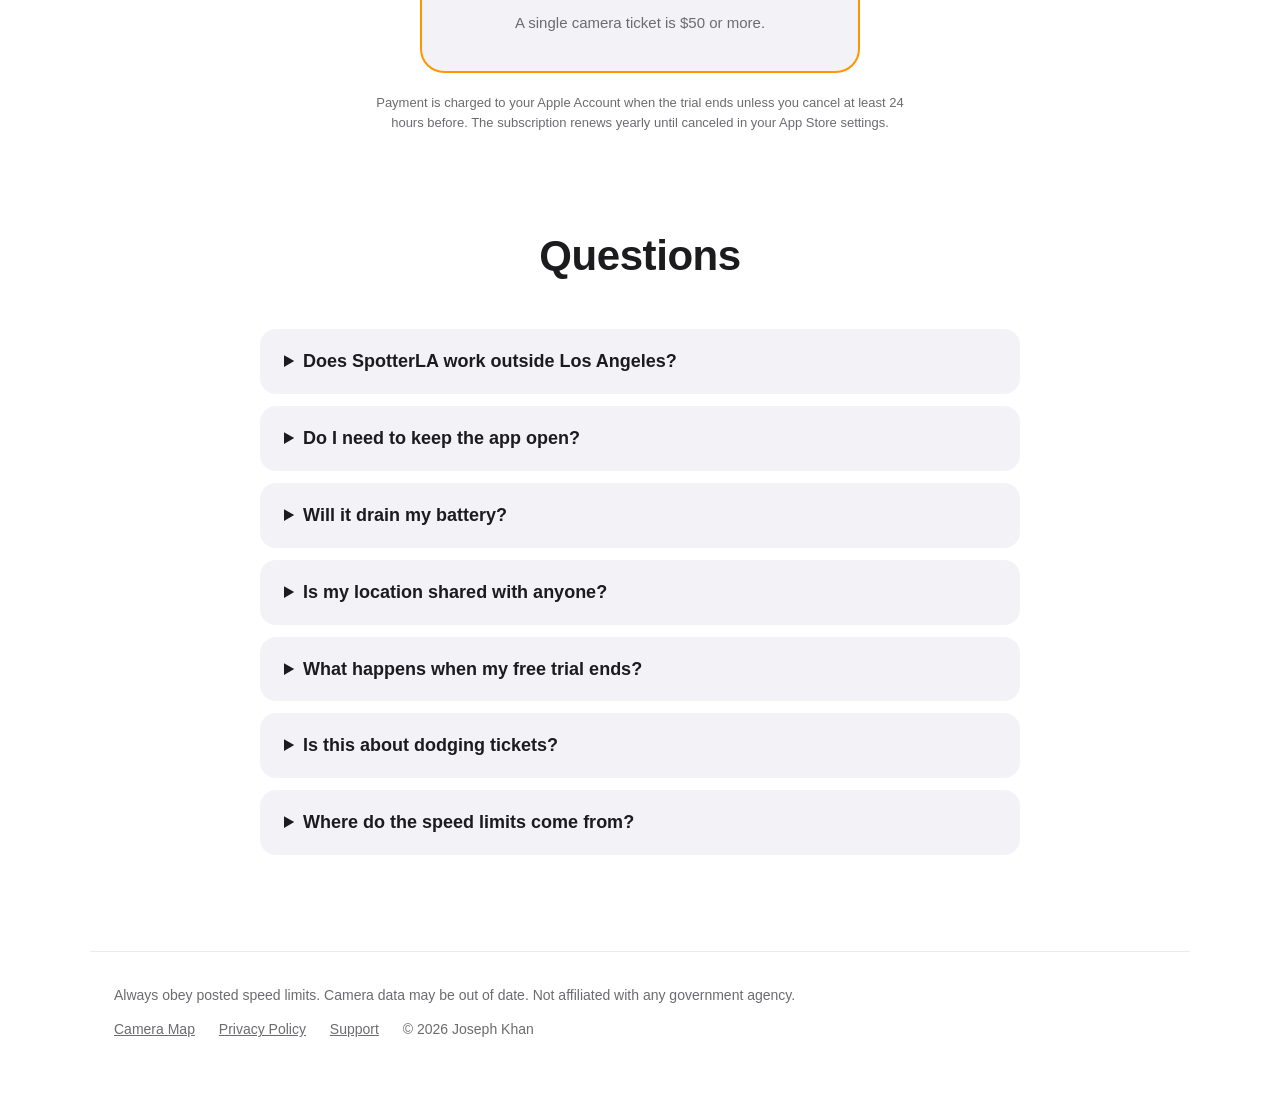
==== commit a2351809: "No gap in SpotterLA; load the new style everywhere" ====
--- a/index.html
+++ b/index.html
@@ -13,12 +13,12 @@
     <meta name="theme-color" content="#0b0b0d">
     <link rel="icon" type="image/png" href="/favicon.png">
     <link rel="apple-touch-icon" href="/apple-touch-icon.png">
-    <link rel="stylesheet" href="/style.css">
+    <link rel="stylesheet" href="/style.css?v=2">
 </head>
 <body class="landing">
 
 <nav class="nav">
-    <a class="brand" href="/"><img src="/images/icon.png" alt="" width="44" height="44">Spotter<span class="brand-la">LA</span></a>
+    <a class="brand" href="/"><img src="/images/icon.png" alt="" width="44" height="44"><span>Spotter<span class="brand-la">LA</span></span></a>
     <div class="nav-links">
         <a href="#camera-map">Camera map</a>
         <a href="#how">How it works</a>
--- a/style.css
+++ b/style.css
@@ -590,7 +590,32 @@
 }
 .store-button small { font-size: 11px; }
 .store-button.play-store { background: #343437; }
-a.store-button { opacity: 1; cursor: pointer; text-decoration: none; }
+/* The live App Store button: wider, with a soft shine and shadow; lifts on hover, presses on click. */
+a.store-button {
+    justify-content: center;
+    min-width: 190px;
+    min-height: 52px;
+    padding: 9px 28px;
+    font-size: 19px;
+    background: linear-gradient(#2c2c2e, #000);
+    box-shadow: inset 0 1px 0 rgba(255, 255, 255, 0.18), 0 6px 16px rgba(0, 0, 0, 0.35);
+    opacity: 1;
+    cursor: pointer;
+    text-decoration: none;
+    transition: transform 0.15s ease, box-shadow 0.15s ease;
+}
+a.store-button:hover {
+    transform: translateY(-2px);
+    box-shadow: inset 0 1px 0 rgba(255, 255, 255, 0.18), 0 10px 22px rgba(0, 0, 0, 0.4);
+}
+a.store-button:active {
+    transform: translateY(1px);
+    box-shadow: inset 0 1px 0 rgba(255, 255, 255, 0.18), 0 3px 8px rgba(0, 0, 0, 0.3);
+}
+@media (prefers-reduced-motion: reduce) {
+    a.store-button { transition: none; }
+    a.store-button:hover, a.store-button:active { transform: none; }
+}
 .cta-note { font-size: 14px; }
 
 .map-workspace {
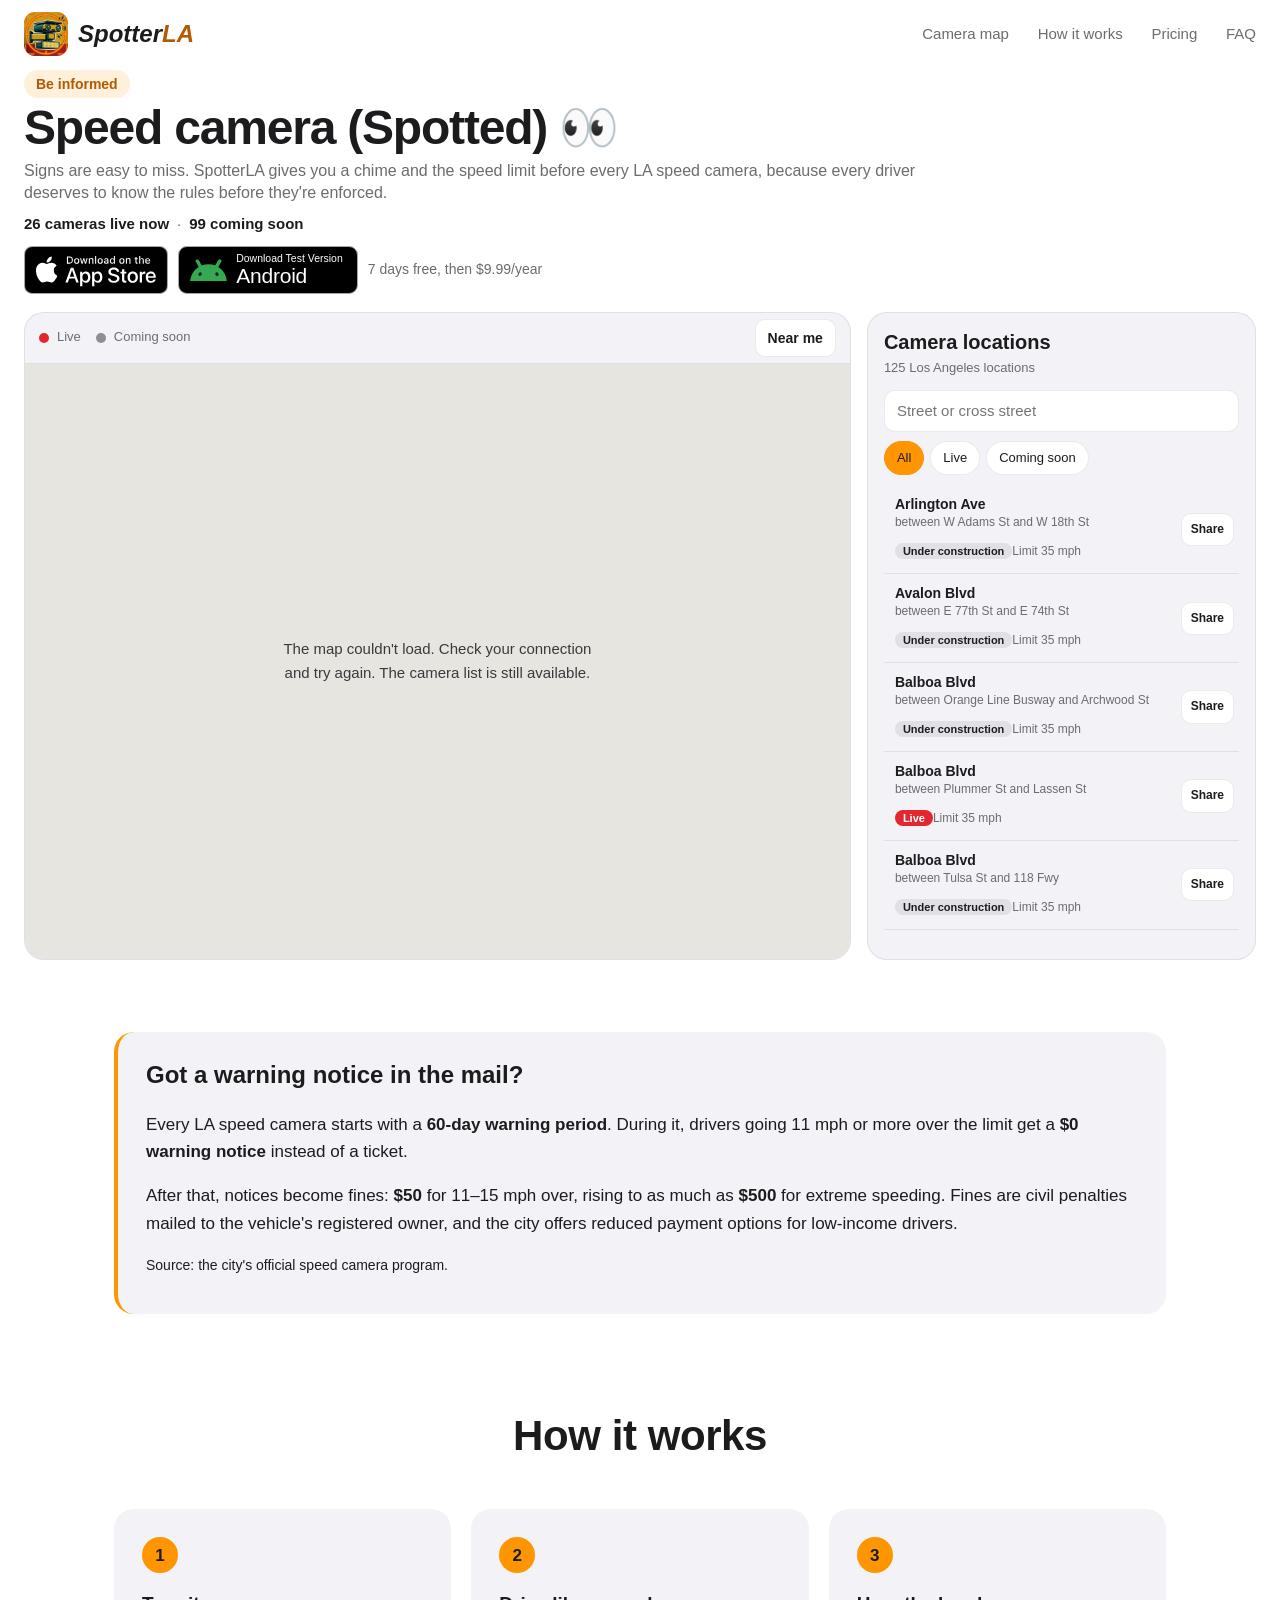
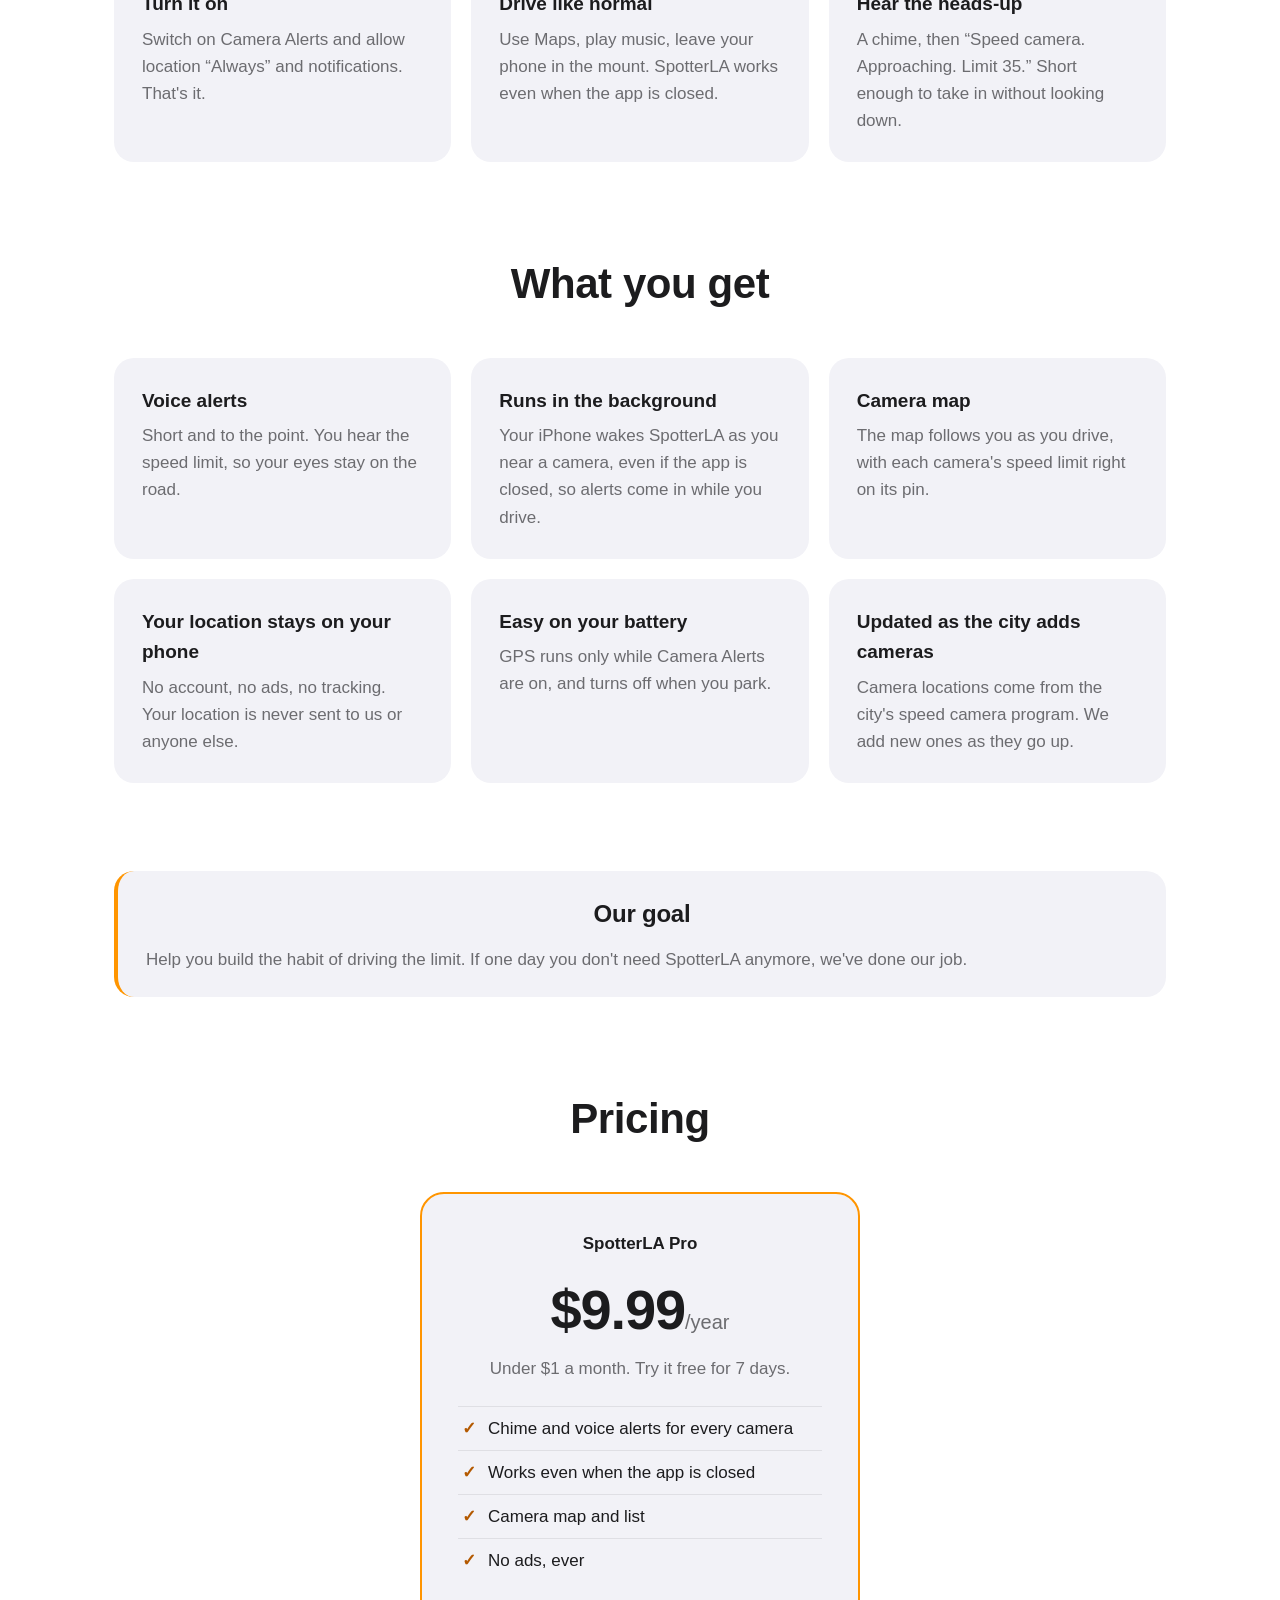
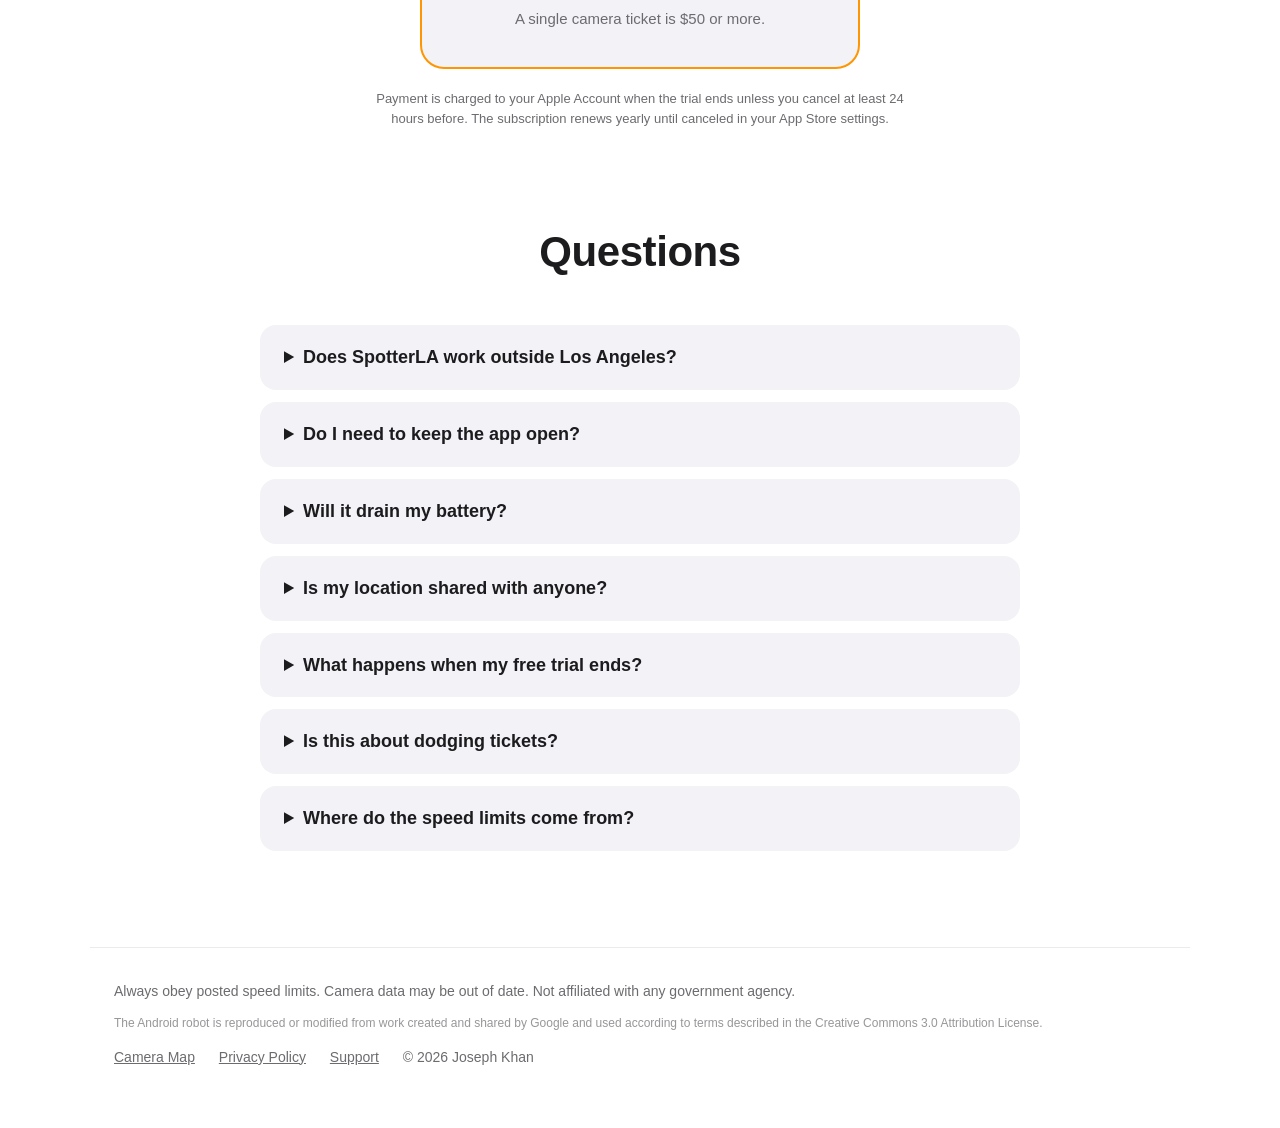
==== commit b197636c: "Official App Store badge, Android test button and sign-up popup, privacy note" ====
--- a/index.html
+++ b/index.html
@@ -13,7 +13,7 @@
     <meta name="theme-color" content="#0b0b0d">
     <link rel="icon" type="image/png" href="/favicon.png">
     <link rel="apple-touch-icon" href="/apple-touch-icon.png">
-    <link rel="stylesheet" href="/style.css?v=2">
+    <link rel="stylesheet" href="/style.css?v=3">
 </head>
 <body class="landing">
 
@@ -38,12 +38,13 @@
             <strong data-count="coming"><!-- COMING_SOON:START -->99<!-- COMING_SOON:END --> coming soon</strong>
         </p>
         <div class="cta-row">
-            <a class="store-button" href="https://apps.apple.com/us/app/spotterla/id6831798615">
-                <span><small>Download on the</small>App Store</span>
+            <a class="store-badge" href="https://apps.apple.com/us/app/spotterla/id6831798615">
+                <img src="/images/app-store-badge.svg" alt="Download on the App Store" width="144" height="48">
             </a>
-            <button class="store-button play-store" type="button" disabled>
-                <span><small>Coming soon to</small>Google Play</span>
-            </button>
+            <a class="store-button play-store" id="android-test-button" href="mailto:support@spotterla.com?subject=SpotterLA%20Android%20test&amp;body=Please%20add%20me%20to%20the%20free%20SpotterLA%20Android%20test.%0A%0AMy%20Google%20account%20(Gmail)%3A%20">
+                <img class="android-head" src="/images/android-head.svg" alt="" width="34" height="20">
+                <span><small>Download Test Version</small>Android</span>
+            </a>
             <p class="cta-note">7 days free, then $9.99/year</p>
         </div>
     </div>
@@ -332,6 +333,7 @@
 
 <footer class="site-footer">
     <p>Always obey posted speed limits. Camera data may be out of date. Not affiliated with any government agency.</p>
+    <p class="credit">The Android robot is reproduced or modified from work created and shared by Google and used according to terms described in the Creative Commons 3.0 Attribution License.</p>
     <p>
         <a href="/cameras">Camera Map</a>
         <a href="/privacy">Privacy Policy</a>
@@ -339,6 +341,19 @@
         <span>© 2026 Joseph Khan</span>
     </p>
 </footer>
+<dialog id="android-test" class="test-dialog" aria-labelledby="android-test-title">
+    <form id="android-test-form" method="dialog">
+        <button class="test-dialog-close" type="button" value="cancel" aria-label="Close">✕</button>
+        <h2 id="android-test-title">Get the Android test version</h2>
+        <label id="android-test-label" for="android-test-email">Enter the email of the Google account on your phone:</label>
+        <input id="android-test-email" type="email" required placeholder="you@example.com" autocomplete="email">
+        <button class="test-dialog-send" type="submit">Send</button>
+        <p id="android-test-thanks" class="test-dialog-thanks" role="status" hidden>✓ Thanks! You'll receive a link to download the app within 8 hours.</p>
+        <p id="android-test-error" class="test-dialog-error" role="alert" hidden>That didn't go through. Please email support@spotterla.com.</p>
+    </form>
+</dialog>
+
 <script src="/scripts/map.js?v=2" defer></script>
+<script src="/scripts/android-test.js" defer></script>
 </body>
 </html>
--- a/style.css
+++ b/style.css
@@ -576,7 +576,7 @@
 
 .site-hero .cta-row { gap: 10px; }
 .store-button {
-    min-height: 44px;
+    min-height: 48px;
     padding: 7px 16px;
     border: 0;
     border-radius: 12px;
@@ -590,32 +590,87 @@
 }
 .store-button small { font-size: 11px; }
 .store-button.play-store { background: #343437; }
-/* The live App Store button: wider, with a soft shine and shadow; lifts on hover, presses on click. */
-a.store-button {
-    justify-content: center;
-    min-width: 190px;
-    min-height: 52px;
-    padding: 9px 28px;
-    font-size: 19px;
-    background: linear-gradient(#2c2c2e, #000);
-    box-shadow: inset 0 1px 0 rgba(255, 255, 255, 0.18), 0 6px 16px rgba(0, 0, 0, 0.35);
+/* Apple's official App Store badge, shown unchanged as Apple's rules require (no effects). */
+.store-badge { display: inline-flex; }
+.store-badge img { display: block; height: 48px; width: auto; }
+
+/* Android test sign-up: opens an email to support. */
+/* Styled like Apple's badge next to it: black, thin grey border, small line over a big name. */
+a.store-button.play-store {
+    gap: 9px;
+    min-height: 48px;
+    padding: 5px 14px 5px 11px;
+    border: 1px solid #a6a6a6;
+    border-radius: 9px;
+    background: #000;
+    color: #fff;
     opacity: 1;
     cursor: pointer;
     text-decoration: none;
-    transition: transform 0.15s ease, box-shadow 0.15s ease;
-}
-a.store-button:hover {
-    transform: translateY(-2px);
-    box-shadow: inset 0 1px 0 rgba(255, 255, 255, 0.18), 0 10px 22px rgba(0, 0, 0, 0.4);
-}
-a.store-button:active {
-    transform: translateY(1px);
-    box-shadow: inset 0 1px 0 rgba(255, 255, 255, 0.18), 0 3px 8px rgba(0, 0, 0, 0.3);
-}
-@media (prefers-reduced-motion: reduce) {
-    a.store-button { transition: none; }
-    a.store-button:hover, a.store-button:active { transform: none; }
-}
+    font-size: 21px;
+    font-weight: 500;
+    letter-spacing: -0.01em;
+    line-height: 1;
+}
+a.store-button.play-store small { margin-bottom: 1px; font-size: 10.5px; font-weight: 400; letter-spacing: 0; opacity: 1; }
+.android-head { display: block; height: 22px; width: auto; }
+.site-footer .credit { font-size: 12px; opacity: 0.7; }
+
+/* Android test popup */
+.test-dialog {
+    width: min(380px, calc(100% - 32px));
+    padding: 24px;
+    border: 1px solid var(--border);
+    border-radius: 18px;
+    background: var(--card);
+    color: var(--text);
+    box-shadow: 0 20px 50px rgba(0, 0, 0, 0.45);
+}
+.test-dialog::backdrop { background: rgba(0, 0, 0, 0.55); }
+.test-dialog form { display: grid; gap: 12px; position: relative; }
+.test-dialog h2 { margin: 0 28px 0 0; font-size: 22px; }
+.test-dialog label { color: var(--muted); font-size: 15px; }
+.test-dialog input {
+    min-height: 48px;
+    padding: 0 14px;
+    border: 1px solid var(--border);
+    border-radius: 12px;
+    background: var(--bg);
+    color: var(--text);
+    font: inherit;
+    font-size: 17px;
+}
+.test-dialog input:focus { outline: 2px solid var(--accent); outline-offset: 1px; }
+.test-dialog-send {
+    min-height: 48px;
+    border: 0;
+    border-radius: 12px;
+    background: var(--accent);
+    color: #000;
+    font: inherit;
+    font-size: 17px;
+    font-weight: 600;
+    cursor: pointer;
+}
+.test-dialog p { margin: 0; color: var(--muted); font-size: 14px; text-align: center; }
+.test-dialog p a { color: var(--accent-text); }
+.test-dialog .test-dialog-thanks { color: var(--text); font-size: 17px; font-weight: 600; }
+.test-dialog .test-dialog-error { color: #ff453a; }
+.test-dialog-send:disabled { opacity: 0.6; cursor: default; }
+.test-dialog-close {
+    position: absolute;
+    top: -8px;
+    right: -8px;
+    width: 36px;
+    height: 36px;
+    border: 0;
+    border-radius: 50%;
+    background: transparent;
+    color: var(--muted);
+    font-size: 18px;
+    cursor: pointer;
+}
+
 .cta-note { font-size: 14px; }
 
 .map-workspace {
